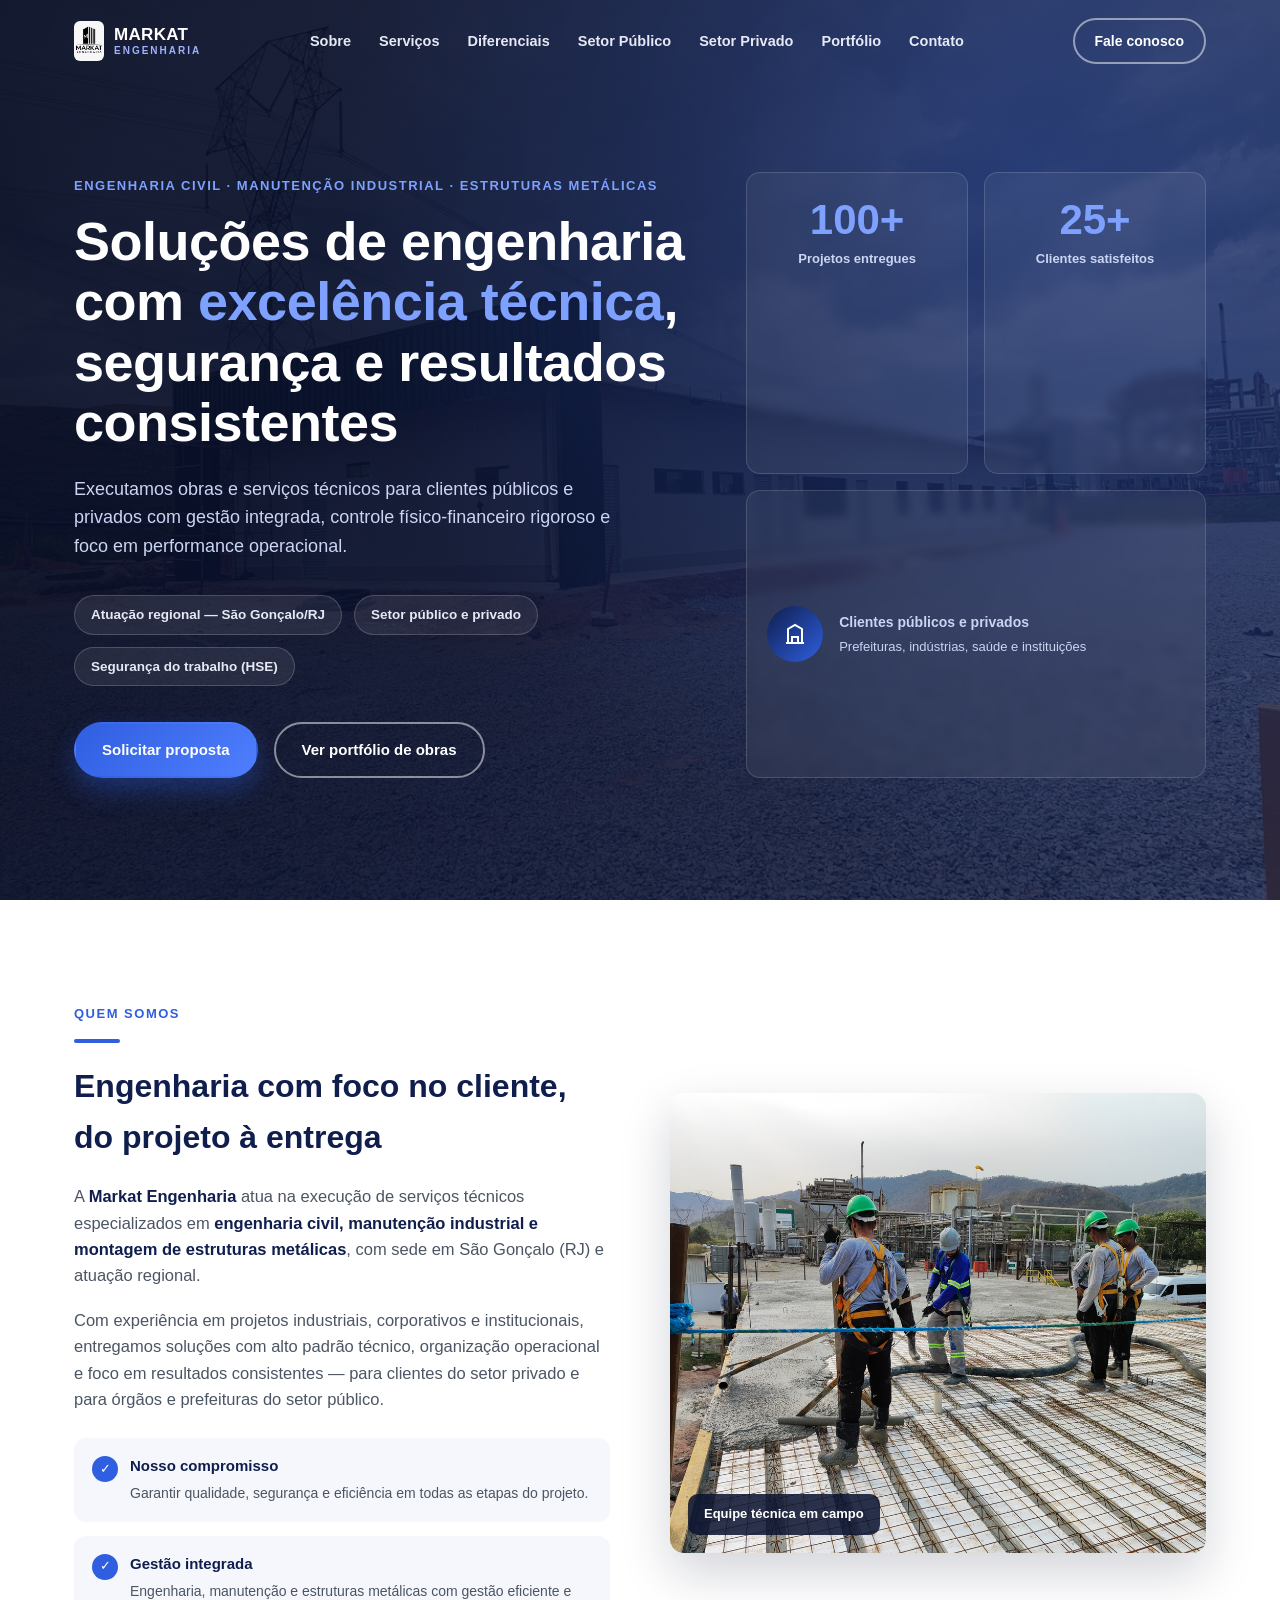
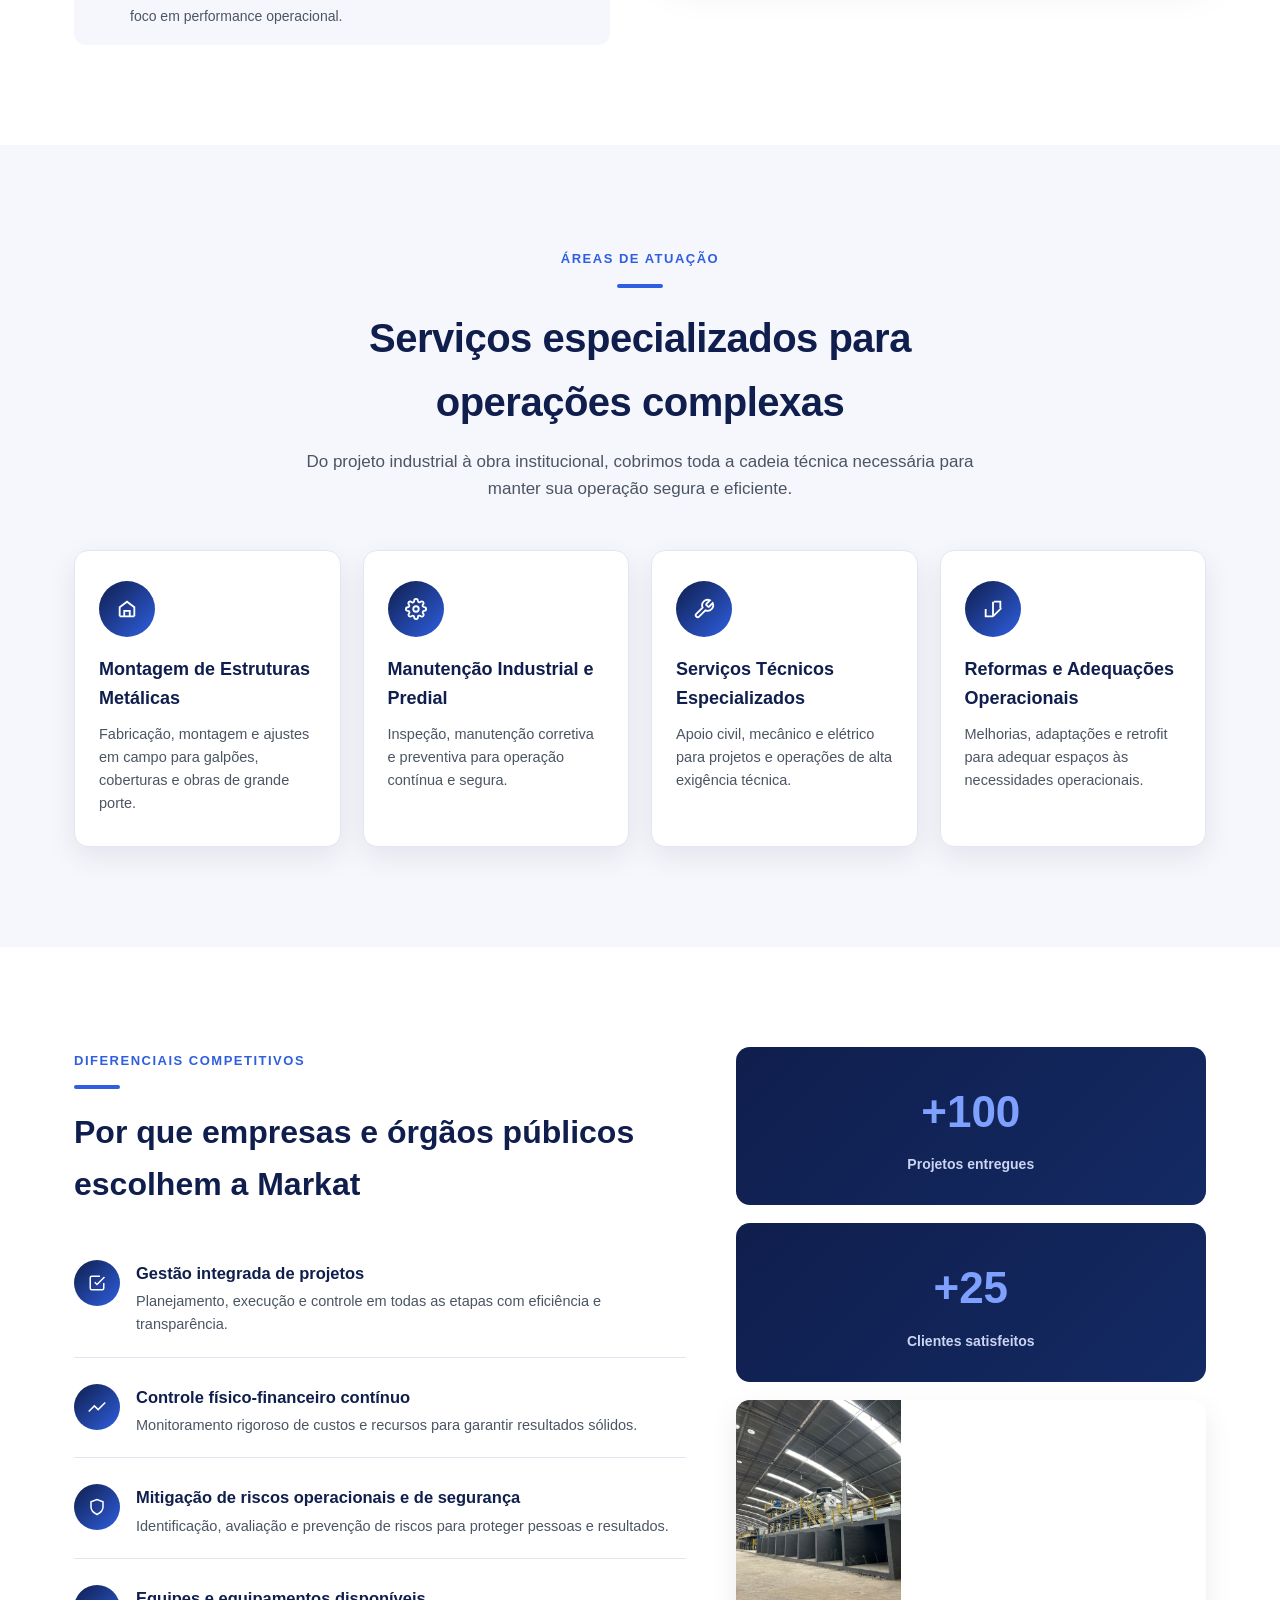
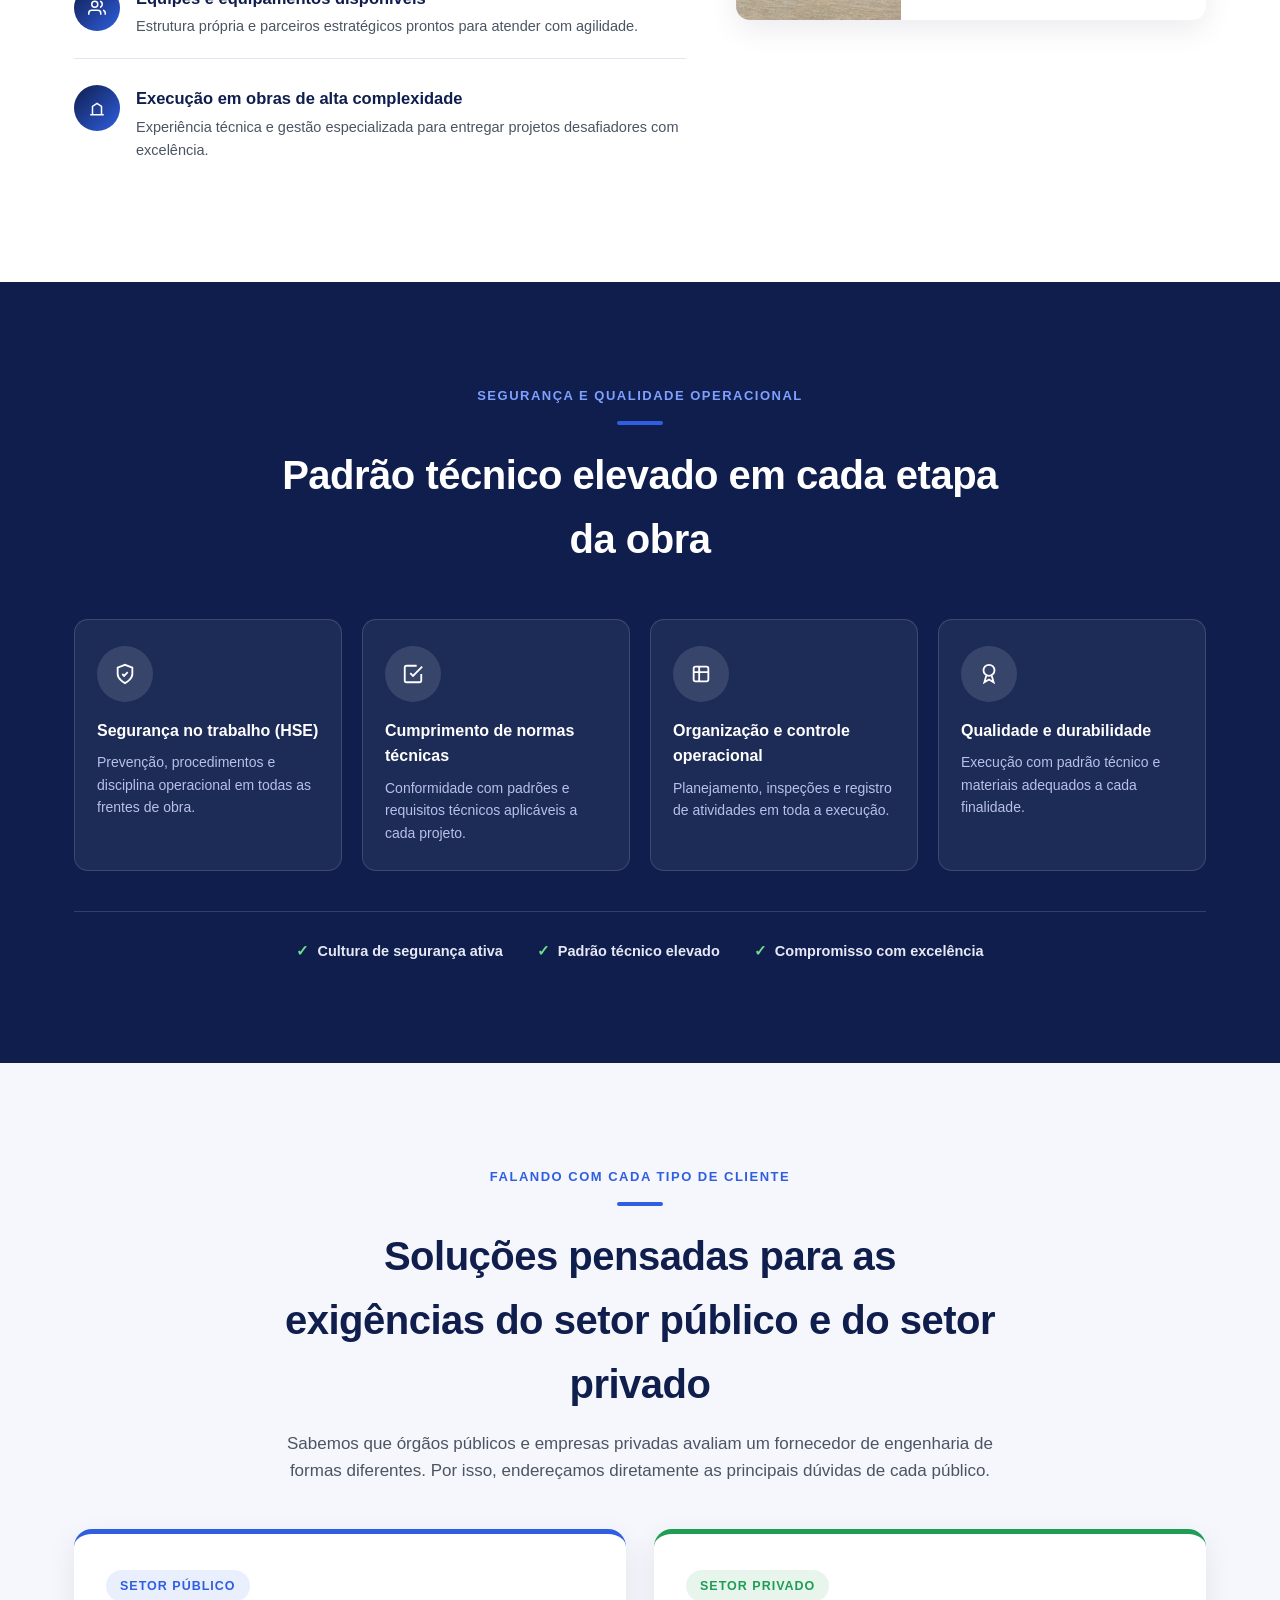
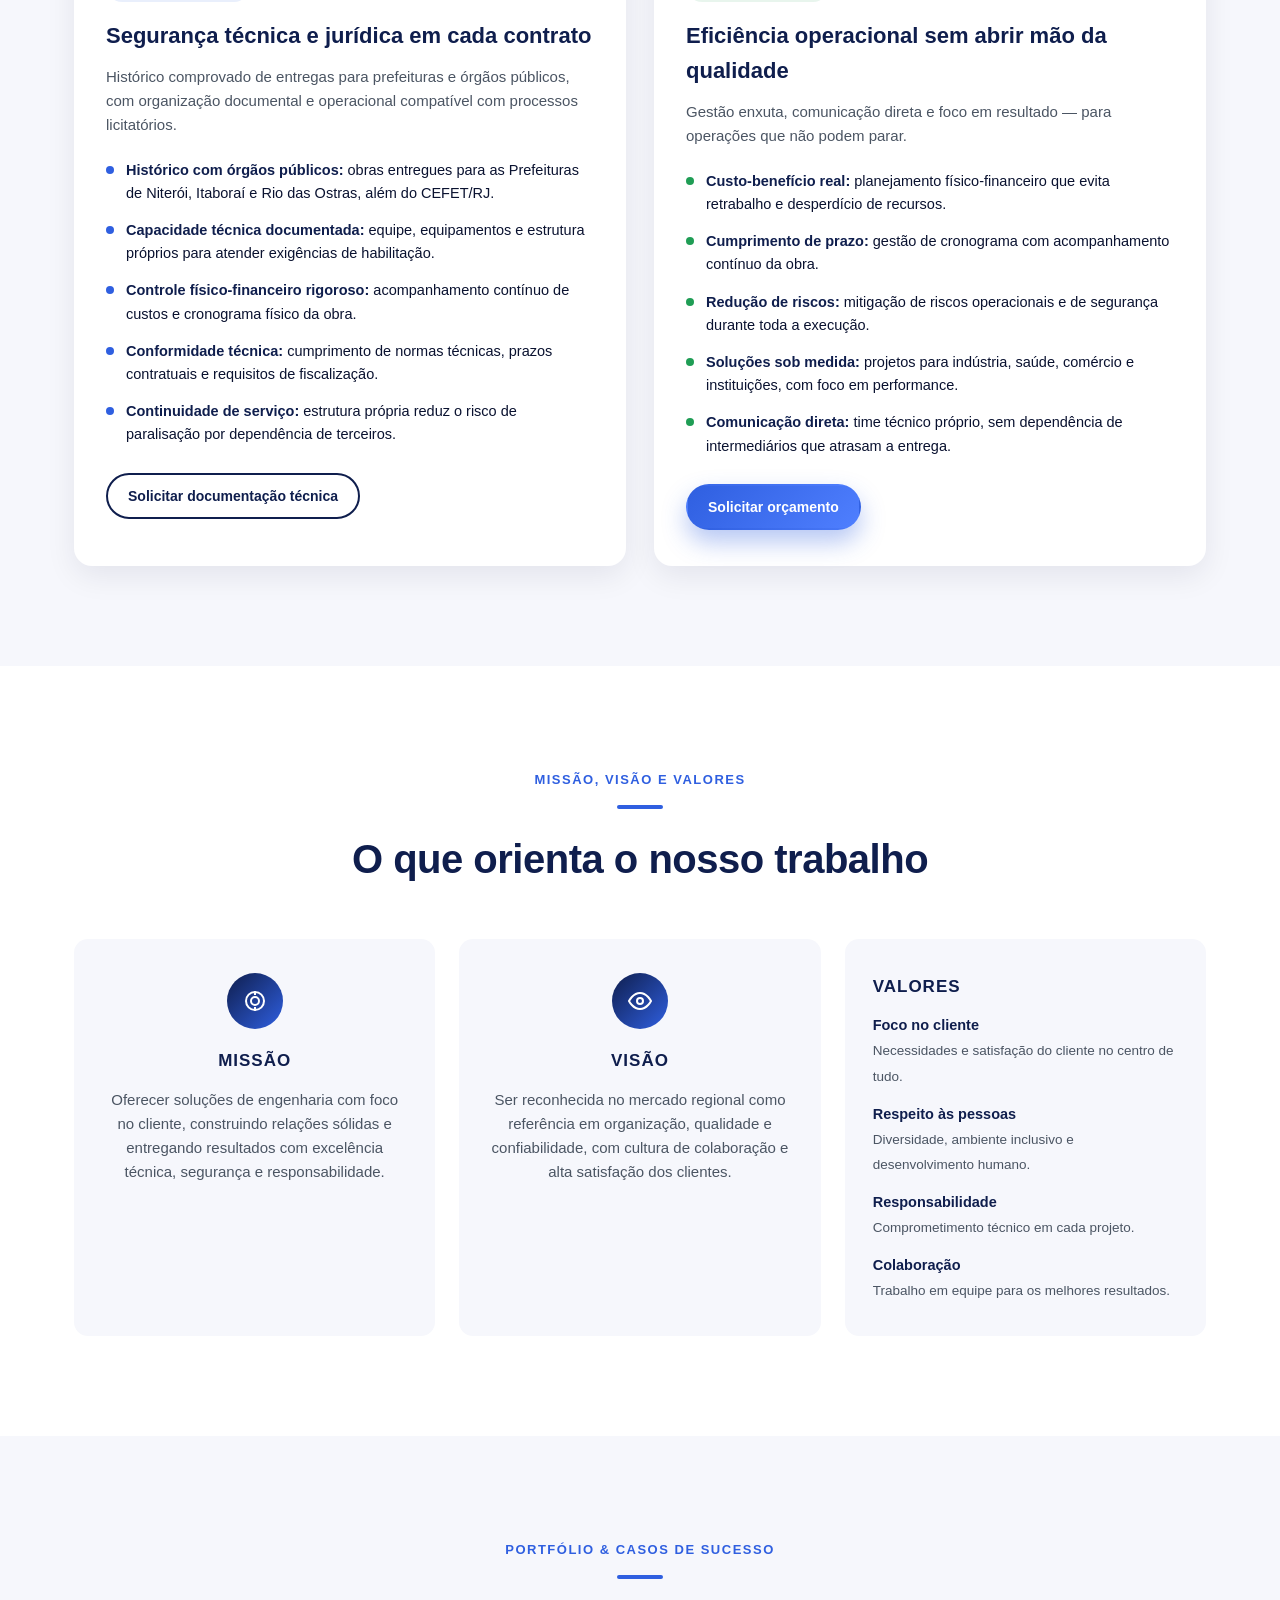
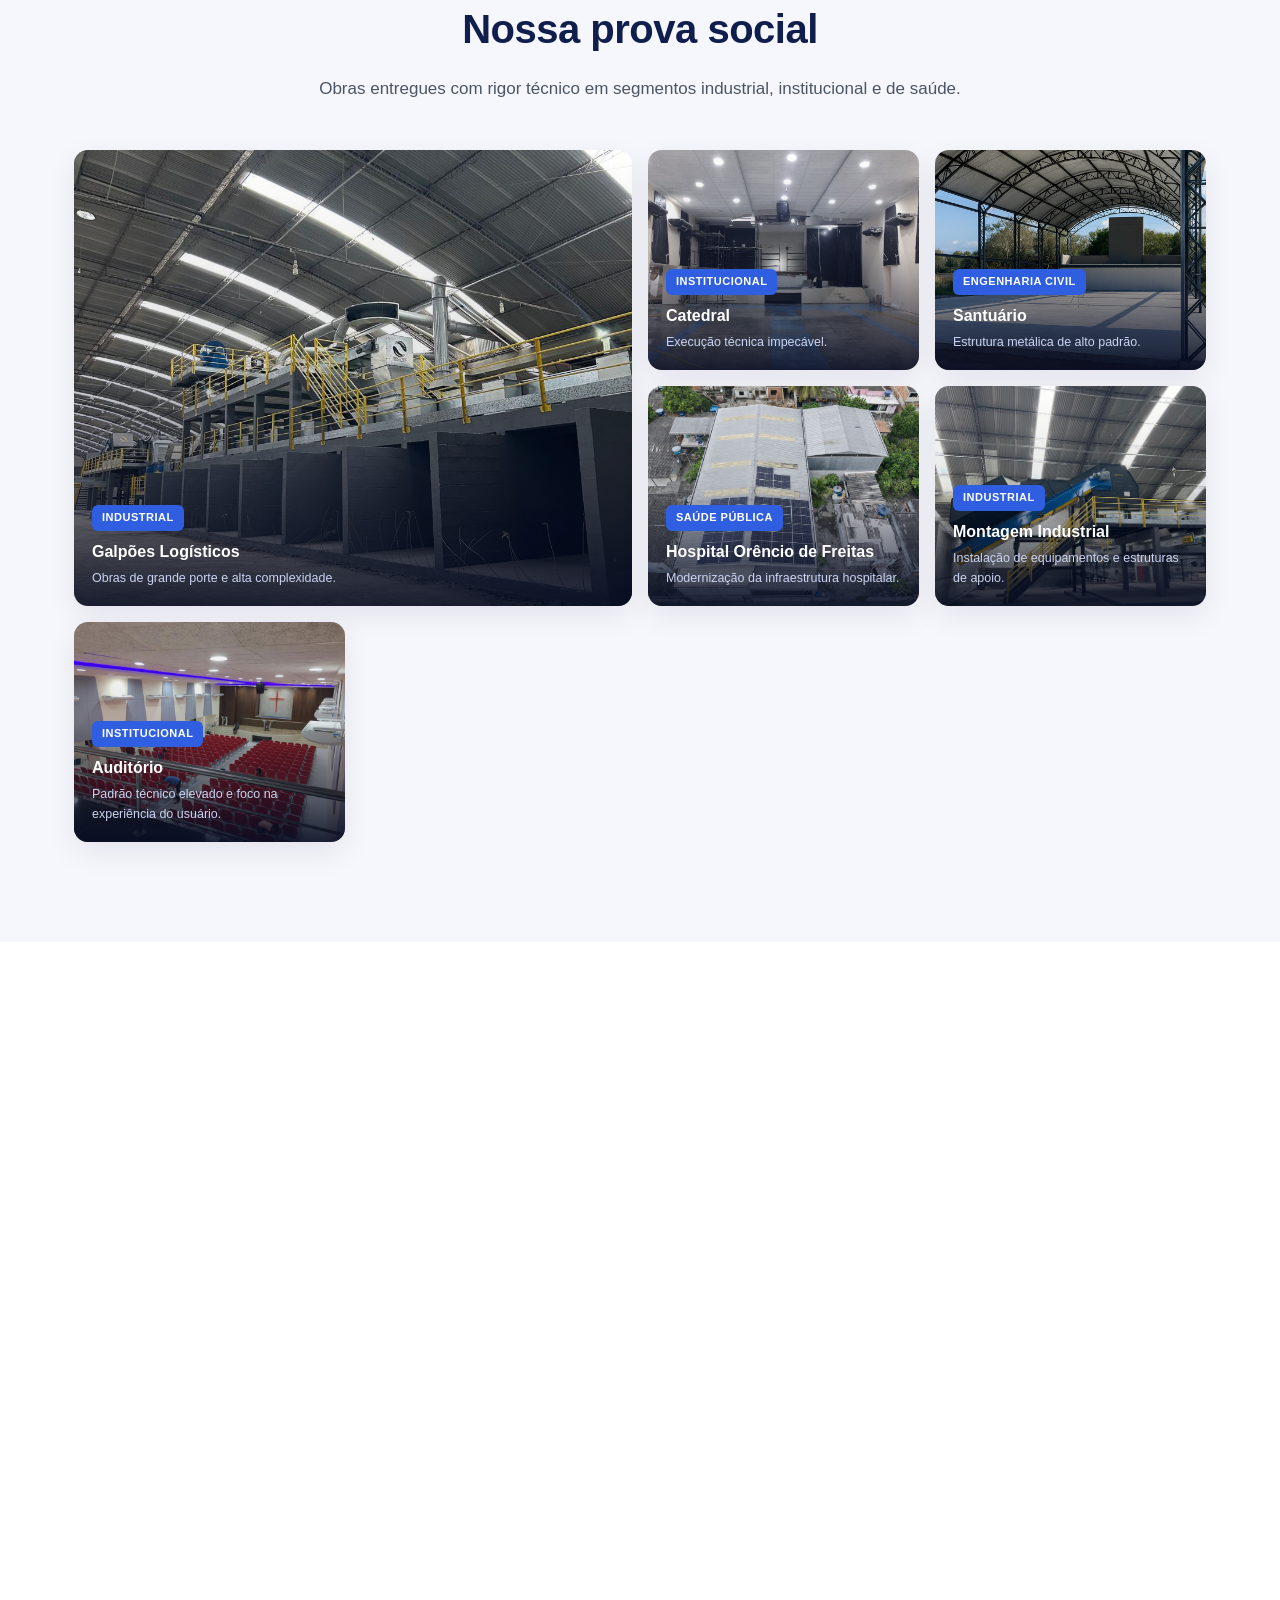
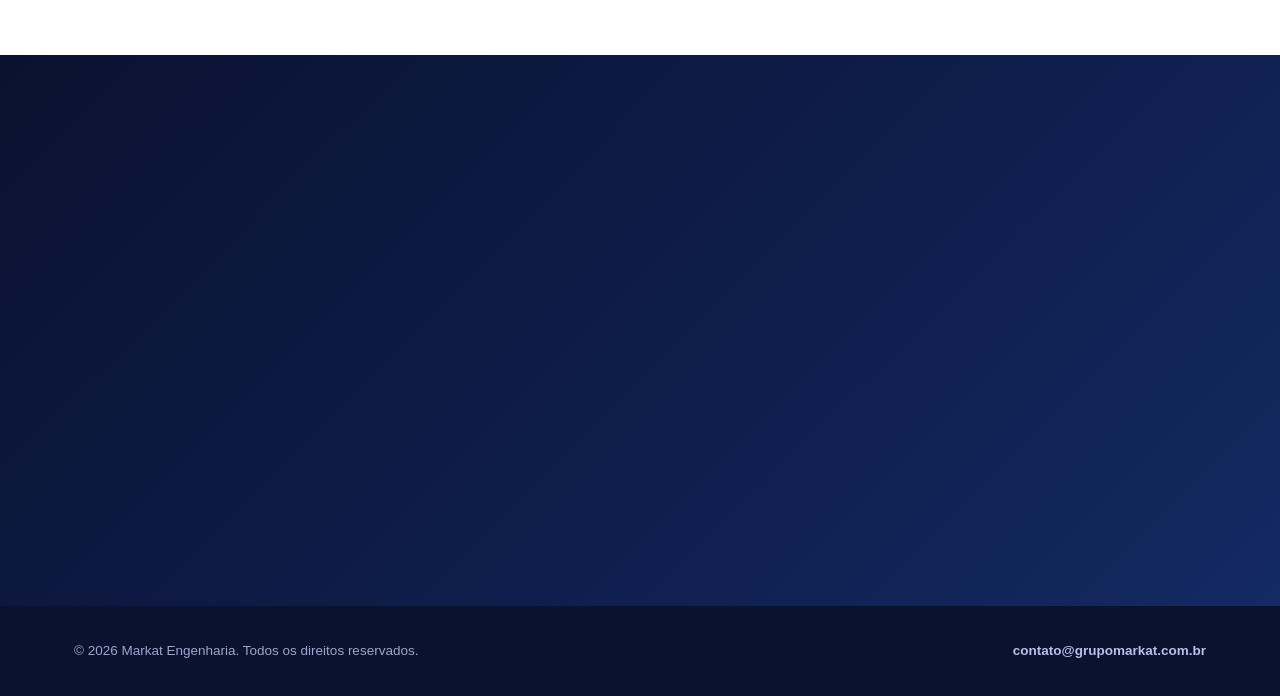
==== index.html @ 8f5d99cd "Site institucional Markat Engenharia" ====
<!DOCTYPE html>
<html lang="pt-BR">
<head>
<meta charset="UTF-8">
<meta name="viewport" content="width=device-width, initial-scale=1.0">
<title>Markat Engenharia | Engenharia Civil, Manutenção Industrial e Estruturas Metálicas</title>
<meta name="description" content="Markat Engenharia: soluções em engenharia civil, manutenção industrial e estruturas metálicas para clientes públicos e privados. +100 projetos entregues, +25 clientes satisfeitos.">
<link rel="icon" href="assets/img/logo-markat.jpeg">
<link rel="stylesheet" href="assets/css/style.css">
</head>
<body>

<!-- ===== HEADER ===== -->
<header class="site-header" id="siteHeader">
  <div class="container">
    <a href="#topo" class="brand">
      <img src="assets/img/logo-markat.jpeg" alt="Markat Engenharia">
      <span class="brand-text">MARKAT<span>ENGENHARIA</span></span>
    </a>
    <nav class="nav-links">
      <a href="#sobre">Sobre</a>
      <a href="#servicos">Serviços</a>
      <a href="#diferenciais">Diferenciais</a>
      <a href="#setor-publico">Setor Público</a>
      <a href="#setor-privado">Setor Privado</a>
      <a href="#cases">Portfólio</a>
      <a href="#contato">Contato</a>
    </nav>
    <div class="nav-cta">
      <a href="#contato" class="btn btn-outline-navy btn-sm" style="color:#fff;border-color:rgba(255,255,255,0.5);">Fale conosco</a>
    </div>
    <button class="nav-toggle" id="navToggle" aria-label="Abrir menu">
      <span></span><span></span><span></span>
    </button>
  </div>
</header>

<!-- ===== HERO ===== -->
<section class="hero" id="topo">
  <div class="container hero-grid">
    <div class="reveal">
      <div class="eyebrow" style="color:#7ea0ff;">Engenharia Civil · Manutenção Industrial · Estruturas Metálicas</div>
      <h1>Soluções de engenharia com <em>excelência técnica</em>, segurança e resultados consistentes</h1>
      <p class="lead">Executamos obras e serviços técnicos para clientes públicos e privados com gestão integrada, controle físico-financeiro rigoroso e foco em performance operacional.</p>
      <div class="hero-badges">
        <span>Atuação regional — São Gonçalo/RJ</span>
        <span>Setor público e privado</span>
        <span>Segurança do trabalho (HSE)</span>
      </div>
      <div class="hero-cta">
        <a href="#contato" class="btn btn-primary">Solicitar proposta</a>
        <a href="#cases" class="btn btn-ghost">Ver portfólio de obras</a>
      </div>
    </div>
    <div class="hero-stats reveal">
      <div class="stat-card">
        <div class="num">100+</div>
        <div class="label">Projetos entregues</div>
      </div>
      <div class="stat-card">
        <div class="num">25+</div>
        <div class="label">Clientes satisfeitos</div>
      </div>
      <div class="stat-card wide">
        <div class="icon-circle">
          <svg width="24" height="24" viewBox="0 0 24 24" fill="none" stroke="currentColor" stroke-width="2"><path d="M3 21h18M5 21V7l7-4 7 4v14M9 21v-6h6v6"/></svg>
        </div>
        <div>
          <div class="label" style="font-size:14px;">Clientes públicos e privados</div>
          <div style="font-size:13px;color:#cbd4f2;margin-top:4px;">Prefeituras, indústrias, saúde e instituições</div>
        </div>
      </div>
    </div>
  </div>
</section>

<!-- ===== SOBRE ===== -->
<section class="about" id="sobre">
  <div class="container about-grid">
    <div class="about-copy reveal">
      <div class="eyebrow">Quem Somos</div>
      <div class="bar-accent"></div>
      <h2 style="font-size:32px;font-weight:800;color:var(--navy);margin:0 0 20px;">Engenharia com foco no cliente, do projeto à entrega</h2>
      <p>A <strong>Markat Engenharia</strong> atua na execução de serviços técnicos especializados em <strong>engenharia civil, manutenção industrial e montagem de estruturas metálicas</strong>, com sede em São Gonçalo (RJ) e atuação regional.</p>
      <p>Com experiência em projetos industriais, corporativos e institucionais, entregamos soluções com alto padrão técnico, organização operacional e foco em resultados consistentes — para clientes do setor privado e para órgãos e prefeituras do setor público.</p>
      <div class="about-points">
        <div class="about-point">
          <div class="check">✓</div>
          <div><strong>Nosso compromisso</strong><span>Garantir qualidade, segurança e eficiência em todas as etapas do projeto.</span></div>
        </div>
        <div class="about-point">
          <div class="check">✓</div>
          <div><strong>Gestão integrada</strong><span>Engenharia, manutenção e estruturas metálicas com gestão eficiente e foco em performance operacional.</span></div>
        </div>
      </div>
    </div>
    <div class="about-media reveal">
      <img src="assets/img/equipe-obra-armacao.jpg" alt="Equipe Markat Engenharia em obra">
      <div class="tag">Equipe técnica em campo</div>
    </div>
  </div>
</section>

<!-- ===== ÁREAS DE ATUAÇÃO ===== -->
<section class="areas" id="servicos">
  <div class="container">
    <div class="section-head center reveal">
      <div class="eyebrow">Áreas de Atuação</div>
      <div class="bar-accent"></div>
      <h2>Serviços especializados para operações complexas</h2>
      <p>Do projeto industrial à obra institucional, cobrimos toda a cadeia técnica necessária para manter sua operação segura e eficiente.</p>
    </div>
    <div class="areas-grid">
      <div class="area-card reveal">
        <div class="icon-circle"><svg width="22" height="22" viewBox="0 0 24 24" fill="none" stroke="currentColor" stroke-width="2"><path d="M4 20V10l8-6 8 6v10M4 20h16M9 20v-6h6v6"/></svg></div>
        <h3>Montagem de Estruturas Metálicas</h3>
        <p>Fabricação, montagem e ajustes em campo para galpões, coberturas e obras de grande porte.</p>
      </div>
      <div class="area-card reveal">
        <div class="icon-circle"><svg width="22" height="22" viewBox="0 0 24 24" fill="none" stroke="currentColor" stroke-width="2"><circle cx="12" cy="12" r="3"/><path d="M19.4 15a1.65 1.65 0 00.33 1.82l.06.06a2 2 0 11-2.83 2.83l-.06-.06a1.65 1.65 0 00-1.82-.33 1.65 1.65 0 00-1 1.51V21a2 2 0 01-4 0v-.09a1.65 1.65 0 00-1-1.51 1.65 1.65 0 00-1.82.33l-.06.06a2 2 0 11-2.83-2.83l.06-.06a1.65 1.65 0 00.33-1.82 1.65 1.65 0 00-1.51-1H3a2 2 0 010-4h.09a1.65 1.65 0 001.51-1 1.65 1.65 0 00-.33-1.82l-.06-.06a2 2 0 112.83-2.83l.06.06a1.65 1.65 0 001.82.33H9a1.65 1.65 0 001-1.51V3a2 2 0 014 0v.09a1.65 1.65 0 001 1.51 1.65 1.65 0 001.82-.33l.06-.06a2 2 0 112.83 2.83l-.06.06a1.65 1.65 0 00-.33 1.82V9a1.65 1.65 0 001.51 1H21a2 2 0 010 4h-.09a1.65 1.65 0 00-1.51 1z"/></svg></div>
        <h3>Manutenção Industrial e Predial</h3>
        <p>Inspeção, manutenção corretiva e preventiva para operação contínua e segura.</p>
      </div>
      <div class="area-card reveal">
        <div class="icon-circle"><svg width="22" height="22" viewBox="0 0 24 24" fill="none" stroke="currentColor" stroke-width="2"><path d="M14.7 6.3a1 1 0 000 1.4l1.6 1.6a1 1 0 001.4 0l3.77-3.77a6 6 0 01-7.94 7.94l-6.91 6.91a2.12 2.12 0 01-3-3l6.91-6.91a6 6 0 017.94-7.94l-3.76 3.76z"/></svg></div>
        <h3>Serviços Técnicos Especializados</h3>
        <p>Apoio civil, mecânico e elétrico para projetos e operações de alta exigência técnica.</p>
      </div>
      <div class="area-card reveal">
        <div class="icon-circle"><svg width="22" height="22" viewBox="0 0 24 24" fill="none" stroke="currentColor" stroke-width="2"><path d="M12 20l9-9M12 20H4v-8M12 20V4M20 11V4h-7"/></svg></div>
        <h3>Reformas e Adequações Operacionais</h3>
        <p>Melhorias, adaptações e retrofit para adequar espaços às necessidades operacionais.</p>
      </div>
    </div>
  </div>
</section>

<!-- ===== DIFERENCIAIS ===== -->
<section class="diferenciais" id="diferenciais">
  <div class="container dif-grid">
    <div class="reveal">
      <div class="eyebrow">Diferenciais Competitivos</div>
      <div class="bar-accent"></div>
      <h2 style="font-size:32px;font-weight:800;color:var(--navy);margin:0 0 30px;">Por que empresas e órgãos públicos escolhem a Markat</h2>
      <div class="dif-list">
        <div class="dif-item">
          <div class="icon-circle"><svg width="18" height="18" viewBox="0 0 24 24" fill="none" stroke="currentColor" stroke-width="2"><path d="M9 11l3 3L22 4M21 12v7a2 2 0 01-2 2H5a2 2 0 01-2-2V5a2 2 0 012-2h11"/></svg></div>
          <div><h4>Gestão integrada de projetos</h4><p>Planejamento, execução e controle em todas as etapas com eficiência e transparência.</p></div>
        </div>
        <div class="dif-item">
          <div class="icon-circle"><svg width="18" height="18" viewBox="0 0 24 24" fill="none" stroke="currentColor" stroke-width="2"><path d="M23 6l-9.5 9.5-5-5L1 18"/></svg></div>
          <div><h4>Controle físico-financeiro contínuo</h4><p>Monitoramento rigoroso de custos e recursos para garantir resultados sólidos.</p></div>
        </div>
        <div class="dif-item">
          <div class="icon-circle"><svg width="18" height="18" viewBox="0 0 24 24" fill="none" stroke="currentColor" stroke-width="2"><path d="M12 22s8-4 8-10V5l-8-3-8 3v7c0 6 8 10 8 10z"/></svg></div>
          <div><h4>Mitigação de riscos operacionais e de segurança</h4><p>Identificação, avaliação e prevenção de riscos para proteger pessoas e resultados.</p></div>
        </div>
        <div class="dif-item">
          <div class="icon-circle"><svg width="18" height="18" viewBox="0 0 24 24" fill="none" stroke="currentColor" stroke-width="2"><path d="M17 21v-2a4 4 0 00-4-4H5a4 4 0 00-4 4v2M9 11a4 4 0 100-8 4 4 0 000 8zM23 21v-2a4 4 0 00-3-3.87M16 3.13a4 4 0 010 7.75"/></svg></div>
          <div><h4>Equipes e equipamentos disponíveis</h4><p>Estrutura própria e parceiros estratégicos prontos para atender com agilidade.</p></div>
        </div>
        <div class="dif-item">
          <div class="icon-circle"><svg width="18" height="18" viewBox="0 0 24 24" fill="none" stroke="currentColor" stroke-width="2"><path d="M3 21h18M6 21V10l6-4 6 4v11M6 21h12"/></svg></div>
          <div><h4>Execução em obras de alta complexidade</h4><p>Experiência técnica e gestão especializada para entregar projetos desafiadores com excelência.</p></div>
        </div>
      </div>
    </div>
    <div class="dif-side reveal">
      <div class="dif-stat">
        <div class="num">+100</div>
        <div class="label">Projetos entregues</div>
      </div>
      <div class="dif-stat">
        <div class="num">+25</div>
        <div class="label">Clientes satisfeitos</div>
      </div>
      <div class="dif-photo">
        <img src="assets/img/galpao-logistico-interior.jpg" alt="Galpão logístico executado pela Markat Engenharia">
      </div>
    </div>
  </div>
</section>

<!-- ===== SEGURANÇA E QUALIDADE ===== -->
<section class="seguranca">
  <div class="container">
    <div class="section-head center reveal">
      <div class="eyebrow" style="color:#7ea0ff;">Segurança e Qualidade Operacional</div>
      <div class="bar-accent"></div>
      <h2>Padrão técnico elevado em cada etapa da obra</h2>
    </div>
    <div class="seg-grid">
      <div class="seg-card reveal">
        <div class="icon-circle"><svg width="22" height="22" viewBox="0 0 24 24" fill="none" stroke="currentColor" stroke-width="2"><path d="M12 22s8-4 8-10V5l-8-3-8 3v7c0 6 8 10 8 10z"/><path d="M9 12l2 2 4-4"/></svg></div>
        <h4>Segurança no trabalho (HSE)</h4>
        <p>Prevenção, procedimentos e disciplina operacional em todas as frentes de obra.</p>
      </div>
      <div class="seg-card reveal">
        <div class="icon-circle"><svg width="22" height="22" viewBox="0 0 24 24" fill="none" stroke="currentColor" stroke-width="2"><path d="M9 11l3 3L22 4M21 12v7a2 2 0 01-2 2H5a2 2 0 01-2-2V5a2 2 0 012-2h11"/></svg></div>
        <h4>Cumprimento de normas técnicas</h4>
        <p>Conformidade com padrões e requisitos técnicos aplicáveis a cada projeto.</p>
      </div>
      <div class="seg-card reveal">
        <div class="icon-circle"><svg width="22" height="22" viewBox="0 0 24 24" fill="none" stroke="currentColor" stroke-width="2"><rect x="4" y="4" width="16" height="16" rx="2"/><path d="M4 10h16M10 4v16"/></svg></div>
        <h4>Organização e controle operacional</h4>
        <p>Planejamento, inspeções e registro de atividades em toda a execução.</p>
      </div>
      <div class="seg-card reveal">
        <div class="icon-circle"><svg width="22" height="22" viewBox="0 0 24 24" fill="none" stroke="currentColor" stroke-width="2"><circle cx="12" cy="8" r="6"/><path d="M9 14l-2 7 5-3 5 3-2-7"/></svg></div>
        <h4>Qualidade e durabilidade</h4>
        <p>Execução com padrão técnico e materiais adequados a cada finalidade.</p>
      </div>
    </div>
    <div class="seg-checks reveal">
      <span>Cultura de segurança ativa</span>
      <span>Padrão técnico elevado</span>
      <span>Compromisso com excelência</span>
    </div>
  </div>
</section>

<!-- ===== SETOR PÚBLICO x PRIVADO ===== -->
<section class="objections">
  <div class="container">
    <div class="section-head center obj-tabs-head reveal">
      <div class="eyebrow">Falando com cada tipo de cliente</div>
      <div class="bar-accent"></div>
      <h2>Soluções pensadas para as exigências do setor público e do setor privado</h2>
      <p>Sabemos que órgãos públicos e empresas privadas avaliam um fornecedor de engenharia de formas diferentes. Por isso, endereçamos diretamente as principais dúvidas de cada público.</p>
    </div>
    <div class="obj-grid">
      <div class="obj-card reveal" id="setor-publico">
        <div class="obj-tag">Setor Público</div>
        <h3>Segurança técnica e jurídica em cada contrato</h3>
        <p>Histórico comprovado de entregas para prefeituras e órgãos públicos, com organização documental e operacional compatível com processos licitatórios.</p>
        <ul class="obj-list">
          <li><span class="dot"></span><span><strong>Histórico com órgãos públicos:</strong> obras entregues para as Prefeituras de Niterói, Itaboraí e Rio das Ostras, além do CEFET/RJ.</span></li>
          <li><span class="dot"></span><span><strong>Capacidade técnica documentada:</strong> equipe, equipamentos e estrutura próprios para atender exigências de habilitação.</span></li>
          <li><span class="dot"></span><span><strong>Controle físico-financeiro rigoroso:</strong> acompanhamento contínuo de custos e cronograma físico da obra.</span></li>
          <li><span class="dot"></span><span><strong>Conformidade técnica:</strong> cumprimento de normas técnicas, prazos contratuais e requisitos de fiscalização.</span></li>
          <li><span class="dot"></span><span><strong>Continuidade de serviço:</strong> estrutura própria reduz o risco de paralisação por dependência de terceiros.</span></li>
        </ul>
        <a href="#contato" class="btn btn-outline-navy btn-sm">Solicitar documentação técnica</a>
      </div>
      <div class="obj-card private reveal" id="setor-privado">
        <div class="obj-tag">Setor Privado</div>
        <h3>Eficiência operacional sem abrir mão da qualidade</h3>
        <p>Gestão enxuta, comunicação direta e foco em resultado — para operações que não podem parar.</p>
        <ul class="obj-list">
          <li><span class="dot"></span><span><strong>Custo-benefício real:</strong> planejamento físico-financeiro que evita retrabalho e desperdício de recursos.</span></li>
          <li><span class="dot"></span><span><strong>Cumprimento de prazo:</strong> gestão de cronograma com acompanhamento contínuo da obra.</span></li>
          <li><span class="dot"></span><span><strong>Redução de riscos:</strong> mitigação de riscos operacionais e de segurança durante toda a execução.</span></li>
          <li><span class="dot"></span><span><strong>Soluções sob medida:</strong> projetos para indústria, saúde, comércio e instituições, com foco em performance.</span></li>
          <li><span class="dot"></span><span><strong>Comunicação direta:</strong> time técnico próprio, sem dependência de intermediários que atrasam a entrega.</span></li>
        </ul>
        <a href="#contato" class="btn btn-primary btn-sm">Solicitar orçamento</a>
      </div>
    </div>
  </div>
</section>

<!-- ===== MISSÃO VISÃO VALORES ===== -->
<section class="mvv">
  <div class="container">
    <div class="section-head center reveal">
      <div class="eyebrow">Missão, Visão e Valores</div>
      <div class="bar-accent"></div>
      <h2>O que orienta o nosso trabalho</h2>
    </div>
    <div class="mvv-grid">
      <div class="mvv-card reveal">
        <div class="icon-circle"><svg width="24" height="24" viewBox="0 0 24 24" fill="none" stroke="currentColor" stroke-width="2"><circle cx="12" cy="12" r="9"/><circle cx="12" cy="12" r="4"/><path d="M12 2v4M12 18v4"/></svg></div>
        <h3>Missão</h3>
        <p>Oferecer soluções de engenharia com foco no cliente, construindo relações sólidas e entregando resultados com excelência técnica, segurança e responsabilidade.</p>
      </div>
      <div class="mvv-card reveal">
        <div class="icon-circle"><svg width="24" height="24" viewBox="0 0 24 24" fill="none" stroke="currentColor" stroke-width="2"><path d="M1 12s4-8 11-8 11 8 11 8-4 8-11 8-11-8-11-8z"/><circle cx="12" cy="12" r="3"/></svg></div>
        <h3>Visão</h3>
        <p>Ser reconhecida no mercado regional como referência em organização, qualidade e confiabilidade, com cultura de colaboração e alta satisfação dos clientes.</p>
      </div>
      <div class="mvv-card values reveal">
        <h3 style="text-align:left;">Valores</h3>
        <ul>
          <li><strong>Foco no cliente</strong><span>Necessidades e satisfação do cliente no centro de tudo.</span></li>
          <li><strong>Respeito às pessoas</strong><span>Diversidade, ambiente inclusivo e desenvolvimento humano.</span></li>
          <li><strong>Responsabilidade</strong><span>Comprometimento técnico em cada projeto.</span></li>
          <li><strong>Colaboração</strong><span>Trabalho em equipe para os melhores resultados.</span></li>
        </ul>
      </div>
    </div>
  </div>
</section>

<!-- ===== CASES / PORTFÓLIO ===== -->
<section class="cases" id="cases">
  <div class="container">
    <div class="section-head center reveal">
      <div class="eyebrow">Portfólio &amp; Casos de Sucesso</div>
      <div class="bar-accent"></div>
      <h2>Nossa prova social</h2>
      <p>Obras entregues com rigor técnico em segmentos industrial, institucional e de saúde.</p>
    </div>
    <div class="cases-grid">
      <div class="case-item big reveal">
        <img src="assets/img/galpao-logistico-interior.jpg" alt="Galpão logístico">
        <div class="case-overlay">
          <span class="badge">Industrial</span>
          <h4>Galpões Logísticos</h4>
          <p>Obras de grande porte e alta complexidade.</p>
        </div>
      </div>
      <div class="case-item reveal">
        <img src="assets/img/catedral-interior.png" alt="Catedral">
        <div class="case-overlay">
          <span class="badge">Institucional</span>
          <h4>Catedral</h4>
          <p>Execução técnica impecável.</p>
        </div>
      </div>
      <div class="case-item reveal">
        <img src="assets/img/santuario-estrutura-metalica.png" alt="Santuário — estrutura metálica">
        <div class="case-overlay">
          <span class="badge">Engenharia Civil</span>
          <h4>Santuário</h4>
          <p>Estrutura metálica de alto padrão.</p>
        </div>
      </div>
      <div class="case-item reveal">
        <img src="assets/img/hospital-aereo-solar.png" alt="Hospital Orêncio de Freitas">
        <div class="case-overlay">
          <span class="badge">Saúde Pública</span>
          <h4>Hospital Orêncio de Freitas</h4>
          <p>Modernização da infraestrutura hospitalar.</p>
        </div>
      </div>
      <div class="case-item reveal">
        <img src="assets/img/galpao-esteira-industrial.jpg" alt="Equipamento industrial montado">
        <div class="case-overlay">
          <span class="badge">Industrial</span>
          <h4>Montagem Industrial</h4>
          <p>Instalação de equipamentos e estruturas de apoio.</p>
        </div>
      </div>
      <div class="case-item reveal">
        <img src="assets/img/santuario-auditorio.jpg" alt="Auditório executado pela Markat">
        <div class="case-overlay">
          <span class="badge">Institucional</span>
          <h4>Auditório</h4>
          <p>Padrão técnico elevado e foco na experiência do usuário.</p>
        </div>
      </div>
    </div>
  </div>
</section>

<!-- ===== CLIENTES ===== -->
<section class="clientes">
  <div class="container">
    <div class="section-head center reveal">
      <div class="eyebrow">Experiência Comprovada</div>
      <div class="bar-accent"></div>
      <h2>Clientes que confiam na Markat — do setor público ao privado</h2>
    </div>
    <div class="clientes-grid reveal">
      <div class="logo-box"><img src="assets/img/clientes/niteroi.jpg" alt="Prefeitura de Niterói"></div>
      <div class="logo-box"><img src="assets/img/clientes/itaborai.jpg" alt="Prefeitura de Itaboraí"></div>
      <div class="logo-box"><img src="assets/img/clientes/riodasostras.jpg" alt="Prefeitura de Rio das Ostras"></div>
      <div class="logo-box"><img src="assets/img/clientes/cefet.jpg" alt="CEFET/RJ"></div>
      <div class="logo-box"><img src="assets/img/clientes/gasverde.jpg" alt="Gás Verde — Grupo Urca Energia"></div>
      <div class="logo-box"><img src="assets/img/clientes/fesaude.jpg" alt="FeSaúde Niterói"></div>
      <div class="logo-box"><img src="assets/img/clientes/globo.jpg" alt="Cliente parceiro Markat Engenharia"></div>
      <div class="logo-box"><img src="assets/img/clientes/selo.jpg" alt="Cliente institucional Markat Engenharia"></div>
    </div>
    <p class="clientes-quote reveal">"A reputação é construída em entregas, não em promessas."</p>
  </div>
</section>

<!-- ===== CONTATO ===== -->
<section class="contato" id="contato">
  <div class="container contato-grid">
    <div class="contato-copy reveal">
      <div class="section-head">
        <div class="eyebrow" style="color:#7ea0ff;">Fale Conosco</div>
        <div class="bar-accent"></div>
        <h2>Vamos falar sobre o seu projeto</h2>
        <p>Atendemos clientes públicos e privados com propostas técnicas objetivas. Envie sua demanda e retornamos com uma análise inicial.</p>
      </div>
      <div class="contato-cta">
        <a href="mailto:contato@grupomarkat.com.br" class="btn btn-primary">Enviar e-mail</a>
        <a href="https://www.instagram.com/markatengenharia" target="_blank" rel="noopener" class="btn btn-ghost">@markatengenharia</a>
      </div>
    </div>
    <div class="contato-cards reveal">
      <div class="contato-card">
        <div class="icon-circle"><svg width="20" height="20" viewBox="0 0 24 24" fill="none" stroke="currentColor" stroke-width="2"><path d="M4 4h16v16H4z" opacity="0"/><path d="M22 6l-10 7L2 6"/><path d="M2 6h20v12H2z"/></svg></div>
        <div><strong>E-mail</strong><span>contato@grupomarkat.com.br</span></div>
      </div>
      <div class="contato-card">
        <div class="icon-circle"><svg width="20" height="20" viewBox="0 0 24 24" fill="none" stroke="currentColor" stroke-width="2"><path d="M21 10c0 7-9 12-9 12s-9-5-9-12a9 9 0 0118 0z"/><circle cx="12" cy="10" r="3"/></svg></div>
        <div><strong>Localização</strong><span>São Gonçalo — RJ · Atuação regional</span></div>
      </div>
      <div class="contato-card">
        <div class="icon-circle"><svg width="20" height="20" viewBox="0 0 24 24" fill="none" stroke="currentColor" stroke-width="2"><rect x="2" y="2" width="20" height="20" rx="5"/><circle cx="12" cy="12" r="4"/><circle cx="17.5" cy="6.5" r="1"/></svg></div>
        <div><strong>Instagram</strong><span>@markatengenharia</span></div>
      </div>
    </div>
  </div>
</section>

<!-- ===== FOOTER ===== -->
<footer class="site-footer">
  <div class="container footer-grid">
    <span>© <span id="currentYear"></span> Markat Engenharia. Todos os direitos reservados.</span>
    <a href="mailto:contato@grupomarkat.com.br">contato@grupomarkat.com.br</a>
  </div>
</footer>

<button class="back-to-top" id="backToTop" aria-label="Voltar ao topo">↑</button>

<script src="assets/js/script.js"></script>
</body>
</html>
---- assets/css/style.css ----
/* ===== Markat Engenharia — Site Institucional ===== */

:root {
  --navy-dark: #0a1230;
  --navy: #0f1e4d;
  --navy-mid: #142a63;
  --blue-accent: #2f5fe0;
  --blue-light: #4f7fff;
  --bg-light: #f6f7fc;
  --bg-white: #ffffff;
  --gray-text: #4b5563;
  --gray-border: #e2e6f0;
  --green-ok: #1f9d55;
  --radius: 14px;
  --shadow: 0 10px 30px rgba(10, 18, 48, 0.08);
  --shadow-lg: 0 20px 50px rgba(10, 18, 48, 0.18);
  --max-width: 1180px;
  color-scheme: light;
}

html, body { background: var(--bg-white); }

* { box-sizing: border-box; }
html { scroll-behavior: smooth; }

body {
  margin: 0;
  font-family: 'Inter', -apple-system, BlinkMacSystemFont, 'Segoe UI', Roboto, Arial, sans-serif;
  color: var(--navy-dark);
  background: var(--bg-white);
  line-height: 1.6;
  -webkit-font-smoothing: antialiased;
  overflow-x: hidden;
  -webkit-text-size-adjust: 100%;
}

img { max-width: 100%; display: block; }
a { text-decoration: none; color: inherit; }
ul { list-style: none; margin: 0; padding: 0; }
section { position: relative; }

.container {
  max-width: var(--max-width);
  margin: 0 auto;
  padding: 0 24px;
}

.eyebrow {
  display: inline-block;
  font-size: 13px;
  font-weight: 700;
  letter-spacing: 1.5px;
  text-transform: uppercase;
  color: var(--blue-accent);
  margin-bottom: 14px;
}

.section-head {
  max-width: 720px;
  margin: 0 0 48px;
}
.section-head.center { margin-left: auto; margin-right: auto; text-align: center; }

.section-head h2 {
  font-size: clamp(28px, 3.6vw, 40px);
  margin: 0 0 14px;
  font-weight: 800;
  color: var(--navy);
  letter-spacing: -0.5px;
}

.section-head p {
  color: var(--gray-text);
  font-size: 17px;
  margin: 0;
}

.bar-accent {
  width: 46px;
  height: 4px;
  background: var(--blue-accent);
  border-radius: 4px;
  margin-bottom: 18px;
}
.section-head.center .bar-accent { margin-left: auto; margin-right: auto; }

/* ===== Buttons ===== */
.btn {
  display: inline-flex;
  align-items: center;
  gap: 8px;
  padding: 14px 26px;
  border-radius: 999px;
  font-weight: 700;
  font-size: 15px;
  border: 2px solid transparent;
  cursor: pointer;
  transition: transform .15s ease, box-shadow .15s ease, background .15s ease;
  white-space: nowrap;
}
.btn:hover { transform: translateY(-2px); }

.btn-primary {
  background: linear-gradient(135deg, var(--blue-accent), var(--blue-light));
  color: #fff;
  box-shadow: 0 12px 24px rgba(47, 95, 224, 0.35);
}
.btn-primary:hover { box-shadow: 0 16px 30px rgba(47, 95, 224, 0.45); }

.btn-ghost {
  background: transparent;
  border-color: rgba(255,255,255,0.5);
  color: #fff;
}
.btn-ghost:hover { background: rgba(255,255,255,0.12); }

.btn-outline-navy {
  background: transparent;
  border-color: var(--navy);
  color: var(--navy);
}
.btn-outline-navy:hover { background: var(--navy); color: #fff; }

.btn-sm { padding: 10px 20px; font-size: 14px; }

/* ===== Header / Nav ===== */
.site-header {
  position: fixed;
  top: 0; left: 0; right: 0;
  z-index: 1000;
  background: rgba(10, 18, 48, 0.0);
  transition: background .25s ease, box-shadow .25s ease, padding .25s ease;
  padding: 18px 0;
}
.site-header.scrolled {
  background: rgba(10, 18, 48, 0.94);
  box-shadow: 0 6px 24px rgba(0,0,0,0.15);
  padding: 10px 0;
  -webkit-backdrop-filter: blur(6px);
  backdrop-filter: blur(6px);
}
.site-header .container {
  display: flex;
  align-items: center;
  justify-content: space-between;
  gap: 20px;
}
.brand { display: flex; align-items: center; gap: 10px; }
.brand img { height: 40px; width: auto; border-radius: 6px; }
.brand-text {
  color: #fff;
  font-weight: 800;
  font-size: 17px;
  letter-spacing: 0.3px;
  line-height: 1.1;
}
.brand-text span { display: block; font-size: 10px; font-weight: 600; letter-spacing: 2px; color: #9fb2ff; }

.nav-links {
  display: flex;
  align-items: center;
  gap: 28px;
}
.nav-links a {
  color: #e6e9f5;
  font-size: 14.5px;
  font-weight: 600;
  transition: color .15s ease;
  position: relative;
}
.nav-links a:hover { color: #fff; }

.nav-cta { display: flex; align-items: center; gap: 14px; }

.nav-toggle {
  display: none;
  flex-direction: column;
  gap: 5px;
  background: none;
  border: none;
  cursor: pointer;
  padding: 6px;
}
.nav-toggle span { width: 24px; height: 2px; background: #fff; border-radius: 2px; }

/* ===== Hero ===== */
.hero {
  position: relative;
  min-height: 100vh;
  display: flex;
  align-items: center;
  padding: 140px 0 90px;
  background: linear-gradient(115deg, rgba(6,12,34,0.94) 0%, rgba(10,18,48,0.9) 45%, rgba(15,30,77,0.75) 100%), url('../img/galpao-industrial-externo.jpg') center/cover no-repeat;
  color: #fff;
  overflow: hidden;
}
.hero::after {
  content: "";
  position: absolute;
  inset: 0;
  background: radial-gradient(circle at 80% 20%, rgba(79,127,255,0.25), transparent 55%);
  pointer-events: none;
}
.hero-grid {
  display: grid;
  grid-template-columns: 1.15fr 0.85fr;
  gap: 50px;
  align-items: center;
  position: relative;
  z-index: 2;
}
.hero h1 {
  font-size: clamp(32px, 4.6vw, 54px);
  line-height: 1.12;
  font-weight: 800;
  margin: 0 0 22px;
  letter-spacing: -0.5px;
}
.hero h1 em { color: #7ea0ff; font-style: normal; }
.hero p.lead {
  font-size: 18px;
  color: #cbd4f2;
  max-width: 560px;
  margin: 0 0 34px;
}
.hero-badges {
  display: flex;
  flex-wrap: wrap;
  gap: 12px;
  margin-bottom: 36px;
}
.hero-badges span {
  background: rgba(255,255,255,0.08);
  border: 1px solid rgba(255,255,255,0.18);
  padding: 8px 16px;
  border-radius: 999px;
  font-size: 13.5px;
  font-weight: 600;
  color: #e6e9f5;
}
.hero-cta { display: flex; gap: 16px; flex-wrap: wrap; }

.hero-stats {
  display: grid;
  grid-template-columns: repeat(2, 1fr);
  gap: 16px;
  align-self: stretch;
}
.stat-card {
  background: rgba(255,255,255,0.06);
  border: 1px solid rgba(255,255,255,0.14);
  border-radius: var(--radius);
  padding: 26px 20px;
  text-align: center;
  -webkit-backdrop-filter: blur(4px);
  backdrop-filter: blur(4px);
}
.stat-card .num {
  font-size: clamp(30px, 3.4vw, 42px);
  font-weight: 800;
  color: #7ea0ff;
  line-height: 1;
  margin-bottom: 8px;
}
.stat-card .label {
  font-size: 13px;
  color: #cbd4f2;
  font-weight: 600;
}
.stat-card.wide { grid-column: 1 / -1; text-align: left; display: flex; align-items: center; gap: 16px; }
.stat-card.wide .icon-circle { flex-shrink: 0; }

/* ===== Icon circle ===== */
.icon-circle {
  width: 56px; height: 56px;
  border-radius: 50%;
  background: linear-gradient(135deg, var(--navy), var(--blue-accent));
  display: flex; align-items: center; justify-content: center;
  color: #fff;
  font-size: 24px;
  flex-shrink: 0;
}

/* ===== Sobre ===== */
.about {
  padding: 100px 0;
  background: var(--bg-white);
}
.about-grid {
  display: grid;
  grid-template-columns: 1fr 1fr;
  gap: 60px;
  align-items: center;
}
.about-copy p { color: var(--gray-text); font-size: 16.5px; margin: 0 0 18px; }
.about-copy strong { color: var(--navy); }
.about-points { margin-top: 26px; display: grid; gap: 14px; }
.about-point {
  display: flex; gap: 12px; align-items: flex-start;
  background: var(--bg-light);
  border-radius: 12px;
  padding: 16px 18px;
}
.about-point .check {
  width: 26px; height: 26px; border-radius: 50%;
  background: var(--blue-accent); color: #fff;
  display: flex; align-items: center; justify-content: center;
  font-size: 13px; flex-shrink: 0; margin-top: 2px;
}
.about-point div strong { display: block; color: var(--navy); font-size: 15px; margin-bottom: 2px; }
.about-point div span { color: var(--gray-text); font-size: 14px; }

.about-media {
  position: relative;
  border-radius: var(--radius);
  overflow: hidden;
  box-shadow: var(--shadow-lg);
}
.about-media img { height: 460px; width: 100%; object-fit: cover; }
.about-media .tag {
  position: absolute;
  bottom: 18px; left: 18px;
  background: rgba(10,18,48,0.85);
  color: #fff;
  padding: 10px 16px;
  border-radius: 10px;
  font-size: 13px;
  font-weight: 600;
}

/* ===== Áreas de atuação ===== */
.areas { padding: 100px 0; background: var(--bg-light); }
.areas-grid {
  display: grid;
  grid-template-columns: repeat(4, 1fr);
  gap: 22px;
}
.area-card {
  background: #fff;
  border-radius: var(--radius);
  padding: 30px 24px;
  box-shadow: var(--shadow);
  transition: transform .2s ease, box-shadow .2s ease;
  border: 1px solid var(--gray-border);
}
.area-card:hover { transform: translateY(-6px); box-shadow: var(--shadow-lg); }
.area-card .icon-circle { margin-bottom: 18px; }
.area-card h3 { font-size: 18px; color: var(--navy); margin: 0 0 10px; font-weight: 700; }
.area-card p { color: var(--gray-text); font-size: 14.5px; margin: 0; }

/* ===== Diferenciais ===== */
.diferenciais { padding: 100px 0; background: var(--bg-white); }
.dif-grid {
  display: grid;
  grid-template-columns: 1.3fr 1fr;
  gap: 50px;
}
.dif-list { display: grid; gap: 6px; }
.dif-item {
  display: flex; gap: 16px; padding: 20px 0;
  border-bottom: 1px solid var(--gray-border);
}
.dif-item:last-child { border-bottom: none; }
.dif-item .icon-circle { width: 46px; height: 46px; font-size: 19px; }
.dif-item h4 { margin: 0 0 4px; color: var(--navy); font-size: 16.5px; font-weight: 700; }
.dif-item p { margin: 0; color: var(--gray-text); font-size: 14.5px; }

.dif-side { display: grid; gap: 18px; align-content: start; }
.dif-stat {
  background: linear-gradient(135deg, var(--navy), var(--navy-mid));
  border-radius: var(--radius);
  padding: 30px;
  color: #fff;
  text-align: center;
}
.dif-stat .num { font-size: 44px; font-weight: 800; color: #7ea0ff; }
.dif-stat .label { font-size: 14px; color: #cbd4f2; margin-top: 6px; font-weight: 600; }
.dif-photo {
  border-radius: var(--radius);
  overflow: hidden;
  box-shadow: var(--shadow);
}
.dif-photo img { height: 220px; object-fit: cover; }

/* ===== Segurança ===== */
.seguranca { padding: 100px 0; background: var(--navy); color: #fff; }
.seguranca .section-head h2 { color: #fff; }
.seguranca .section-head p { color: #b7c1e8; }
.seg-grid {
  display: grid;
  grid-template-columns: repeat(4, 1fr);
  gap: 20px;
  margin-bottom: 40px;
}
.seg-card {
  background: rgba(255,255,255,0.06);
  border: 1px solid rgba(255,255,255,0.14);
  border-radius: var(--radius);
  padding: 26px 22px;
}
.seg-card .icon-circle { background: rgba(255,255,255,0.12); margin-bottom: 16px; }
.seg-card h4 { margin: 0 0 8px; font-size: 16px; font-weight: 700; }
.seg-card p { margin: 0; font-size: 14px; color: #b7c1e8; }
.seg-checks {
  display: flex; flex-wrap: wrap; gap: 14px 34px;
  justify-content: center;
  padding-top: 28px;
  border-top: 1px solid rgba(255,255,255,0.14);
}
.seg-checks span { font-size: 14.5px; font-weight: 600; color: #e6e9f5; display: flex; align-items: center; gap: 8px; }
.seg-checks span::before { content: "✓"; color: #6fe08a; font-weight: 800; }

/* ===== Objeções: Público / Privado ===== */
.objections { padding: 100px 0; background: var(--bg-light); }
.obj-tabs-head { text-align: center; margin-bottom: 44px; }
.obj-grid {
  display: grid;
  grid-template-columns: 1fr 1fr;
  gap: 28px;
}
.obj-card {
  background: #fff;
  border-radius: 18px;
  padding: 36px 32px;
  box-shadow: var(--shadow);
  border-top: 5px solid var(--blue-accent);
}
.obj-card.private { border-top-color: #1f9d55; }
.obj-card .obj-tag {
  display: inline-flex; align-items: center; gap: 8px;
  font-size: 12.5px; font-weight: 800; letter-spacing: 1px; text-transform: uppercase;
  color: var(--blue-accent);
  background: rgba(47,95,224,0.1);
  padding: 6px 14px; border-radius: 999px;
  margin-bottom: 16px;
}
.obj-card.private .obj-tag { color: #1f9d55; background: rgba(31,157,85,0.1); }
.obj-card h3 { font-size: 22px; color: var(--navy); margin: 0 0 12px; font-weight: 800; }
.obj-card > p { color: var(--gray-text); font-size: 15px; margin: 0 0 22px; }
.obj-list { display: grid; gap: 14px; margin-bottom: 26px; }
.obj-list li { display: flex; gap: 12px; align-items: flex-start; font-size: 14.5px; color: var(--navy-dark); }
.obj-list li .dot {
  width: 8px; height: 8px; border-radius: 50%;
  background: var(--blue-accent); margin-top: 7px; flex-shrink: 0;
}
.obj-card.private .obj-list li .dot { background: #1f9d55; }
.obj-list li strong { color: var(--navy); }

/* ===== Missão Visão Valores ===== */
.mvv { padding: 100px 0; background: #fff; }
.mvv-grid { display: grid; grid-template-columns: repeat(3, 1fr); gap: 24px; }
.mvv-card {
  background: var(--bg-light);
  border-radius: var(--radius);
  padding: 34px 28px;
  text-align: center;
}
.mvv-card .icon-circle { margin: 0 auto 18px; }
.mvv-card h3 { color: var(--navy); font-size: 17px; letter-spacing: 1px; text-transform: uppercase; margin: 0 0 14px; font-weight: 800; }
.mvv-card p { color: var(--gray-text); font-size: 15px; margin: 0; }
.mvv-card.values { text-align: left; }
.mvv-card.values ul { display: grid; gap: 14px; }
.mvv-card.values li strong { color: var(--navy); display: block; font-size: 14.5px; }
.mvv-card.values li span { color: var(--gray-text); font-size: 13.5px; }

/* ===== Cases / Portfólio ===== */
.cases { padding: 100px 0; background: var(--bg-light); }
.cases-grid {
  display: grid;
  grid-template-columns: repeat(4, 1fr);
  grid-auto-rows: 220px;
  grid-auto-flow: dense;
  gap: 16px;
}
.case-item {
  position: relative;
  border-radius: 14px;
  overflow: hidden;
  box-shadow: var(--shadow);
  cursor: pointer;
}
.case-item img { width: 100%; height: 100%; object-fit: cover; transition: transform .35s ease; }
.case-item:hover img { transform: scale(1.08); }
.case-item.big { grid-column: span 2; grid-row: span 2; }
.case-overlay {
  position: absolute; inset: 0;
  background: linear-gradient(to top, rgba(6,12,34,0.9) 0%, rgba(6,12,34,0.1) 55%, transparent 100%);
  display: flex; flex-direction: column; justify-content: flex-end;
  padding: 18px;
  color: #fff;
}
.case-overlay .badge {
  align-self: flex-start;
  background: var(--blue-accent);
  font-size: 11px; font-weight: 800; letter-spacing: .5px; text-transform: uppercase;
  padding: 4px 10px; border-radius: 6px; margin-bottom: 8px;
}
.case-overlay h4 { margin: 0 0 4px; font-size: 16px; font-weight: 700; }
.case-overlay p { margin: 0; font-size: 12.5px; color: #cbd4f2; }

/* ===== Clientes ===== */
.clientes { padding: 80px 0; background: #fff; }
.clientes-grid {
  display: grid;
  grid-template-columns: repeat(4, 1fr);
  gap: 18px;
  align-items: center;
}
.clientes-grid .logo-box {
  background: var(--bg-light);
  border-radius: 12px;
  padding: 18px;
  display: flex; align-items: center; justify-content: center;
  height: 100px;
  filter: grayscale(100%);
  opacity: 0.75;
  transition: filter .2s ease, opacity .2s ease, transform .2s ease;
}
.clientes-grid .logo-box:hover { filter: grayscale(0%); opacity: 1; transform: translateY(-3px); }
.clientes-grid .logo-box img { max-height: 60px; width: auto; margin: 0 auto; }
.clientes-quote {
  text-align: center; margin-top: 46px;
  font-size: 20px; font-style: italic; color: var(--navy);
  max-width: 640px; margin-left: auto; margin-right: auto;
}
.clientes-quote span { display: block; margin-top: 10px; font-size: 13px; font-style: normal; color: var(--gray-text); font-weight: 600; }

/* ===== Contato ===== */
.contato {
  padding: 100px 0 90px;
  background: linear-gradient(135deg, var(--navy-dark), var(--navy) 60%, var(--navy-mid));
  color: #fff;
}
.contato-grid { display: grid; grid-template-columns: 1.1fr 0.9fr; gap: 60px; align-items: center; }
.contato-copy .section-head h2 { color: #fff; }
.contato-copy .section-head p { color: #b7c1e8; }
.contato-cta { display: flex; gap: 16px; flex-wrap: wrap; margin-top: 10px; }
.contato-cards { display: grid; gap: 16px; }
.contato-card {
  background: rgba(255,255,255,0.06);
  border: 1px solid rgba(255,255,255,0.14);
  border-radius: 14px;
  padding: 20px 22px;
  display: flex; align-items: center; gap: 16px;
}
.contato-card .icon-circle { background: rgba(255,255,255,0.12); }
.contato-card strong { display: block; font-size: 15px; }
.contato-card span { font-size: 13.5px; color: #b7c1e8; }

/* ===== Footer ===== */
.site-footer {
  background: var(--navy-dark);
  color: #9aa6cc;
  padding: 34px 0;
  font-size: 13.5px;
}
.footer-grid {
  display: flex; justify-content: space-between; align-items: center; flex-wrap: wrap; gap: 14px;
}
.footer-grid a { color: #b7c1e8; font-weight: 600; }

/* ===== Reveal animation ===== */
.reveal { opacity: 0; transform: translateY(24px); transition: opacity .7s ease, transform .7s ease; }
.reveal.in-view { opacity: 1; transform: translateY(0); }

/* ===== Back to top ===== */
.back-to-top {
  position: fixed; bottom: 26px; right: 26px;
  width: 46px; height: 46px; border-radius: 50%;
  background: var(--blue-accent); color: #fff;
  display: flex; align-items: center; justify-content: center;
  font-size: 18px; box-shadow: var(--shadow-lg);
  opacity: 0; visibility: hidden; transform: translateY(10px);
  transition: all .25s ease;
  z-index: 900;
  cursor: pointer; border: none;
}
.back-to-top.show { opacity: 1; visibility: visible; transform: translateY(0); }

/* ===== WhatsApp float ===== */
.whatsapp-float {
  position: fixed; bottom: 26px; left: 26px;
  background: #25D366; color: #fff;
  width: 56px; height: 56px; border-radius: 50%;
  display: flex; align-items: center; justify-content: center;
  font-size: 26px; box-shadow: var(--shadow-lg);
  z-index: 900;
}

/* ===== Responsive ===== */
@media (max-width: 992px) {
  .hero-grid { grid-template-columns: 1fr; }
  .hero-stats { margin-top: 20px; }
  .about-grid, .dif-grid, .contato-grid { grid-template-columns: 1fr; }
  .areas-grid { grid-template-columns: repeat(2, 1fr); }
  .seg-grid { grid-template-columns: repeat(2, 1fr); }
  .mvv-grid { grid-template-columns: 1fr; }
  .obj-grid { grid-template-columns: 1fr; }
  .clientes-grid { grid-template-columns: repeat(4, 1fr); }
  .cases-grid { grid-template-columns: repeat(2, 1fr); grid-auto-rows: 200px; }
  .case-item.big { grid-column: span 2; grid-row: span 1; }
}

@media (max-width: 768px) {
  .nav-links, .nav-cta .btn-outline-navy { display: none; }
  .nav-toggle { display: flex; }
  .site-header.nav-open .nav-links {
    display: flex; position: absolute; top: 100%; left: 0; right: 0;
    background: var(--navy-dark); flex-direction: column; padding: 20px 24px; gap: 18px;
  }
  .areas-grid, .clientes-grid { grid-template-columns: repeat(2, 1fr); }
  .cases-grid { grid-template-columns: 1fr; grid-auto-rows: 260px; }
  .case-item.big { grid-column: span 1; grid-row: span 1; }
  .section-head { margin-bottom: 34px; }
  .obj-card { padding: 28px 22px; }
  .contato-cta .btn, .hero-cta .btn { flex: 1 1 auto; justify-content: center; }
}

/* ===== iOS Safari / small-phone refinements ===== */
@media (max-width: 600px) {
  .container { padding: 0 18px; }
  /* Use small viewport height so the iOS Safari toolbar doesn't crop the hero */
  .hero { min-height: 88vh; padding: 118px 0 64px; }
  .about, .areas, .diferenciais, .seguranca, .objections, .mvv, .cases { padding: 64px 0; }
  .contato { padding: 64px 0 72px; }
  .clientes { padding: 56px 0; }
  .hero p.lead { font-size: 16.5px; }
  .hero-stats { grid-template-columns: repeat(2, 1fr); }
  .areas-grid, .seg-grid, .clientes-grid { grid-template-columns: 1fr 1fr; }
  .about-media img { height: 300px; }
  .dif-photo img { height: 200px; }
  .brand-text { font-size: 15px; }
  .brand img { height: 34px; }
}

@media (max-width: 380px) {
  .hero-stats { grid-template-columns: 1fr; }
  .clientes-grid { grid-template-columns: 1fr 1fr; }
  .hero-cta, .contato-cta { flex-direction: column; align-items: stretch; }
  .hero-cta .btn, .contato-cta .btn { width: 100%; justify-content: center; }
}

/* Larger, comfortable tap targets on touch devices */
@media (hover: none) and (pointer: coarse) {
  .nav-links a { padding: 6px 0; }
  .btn { padding: 15px 26px; }
}
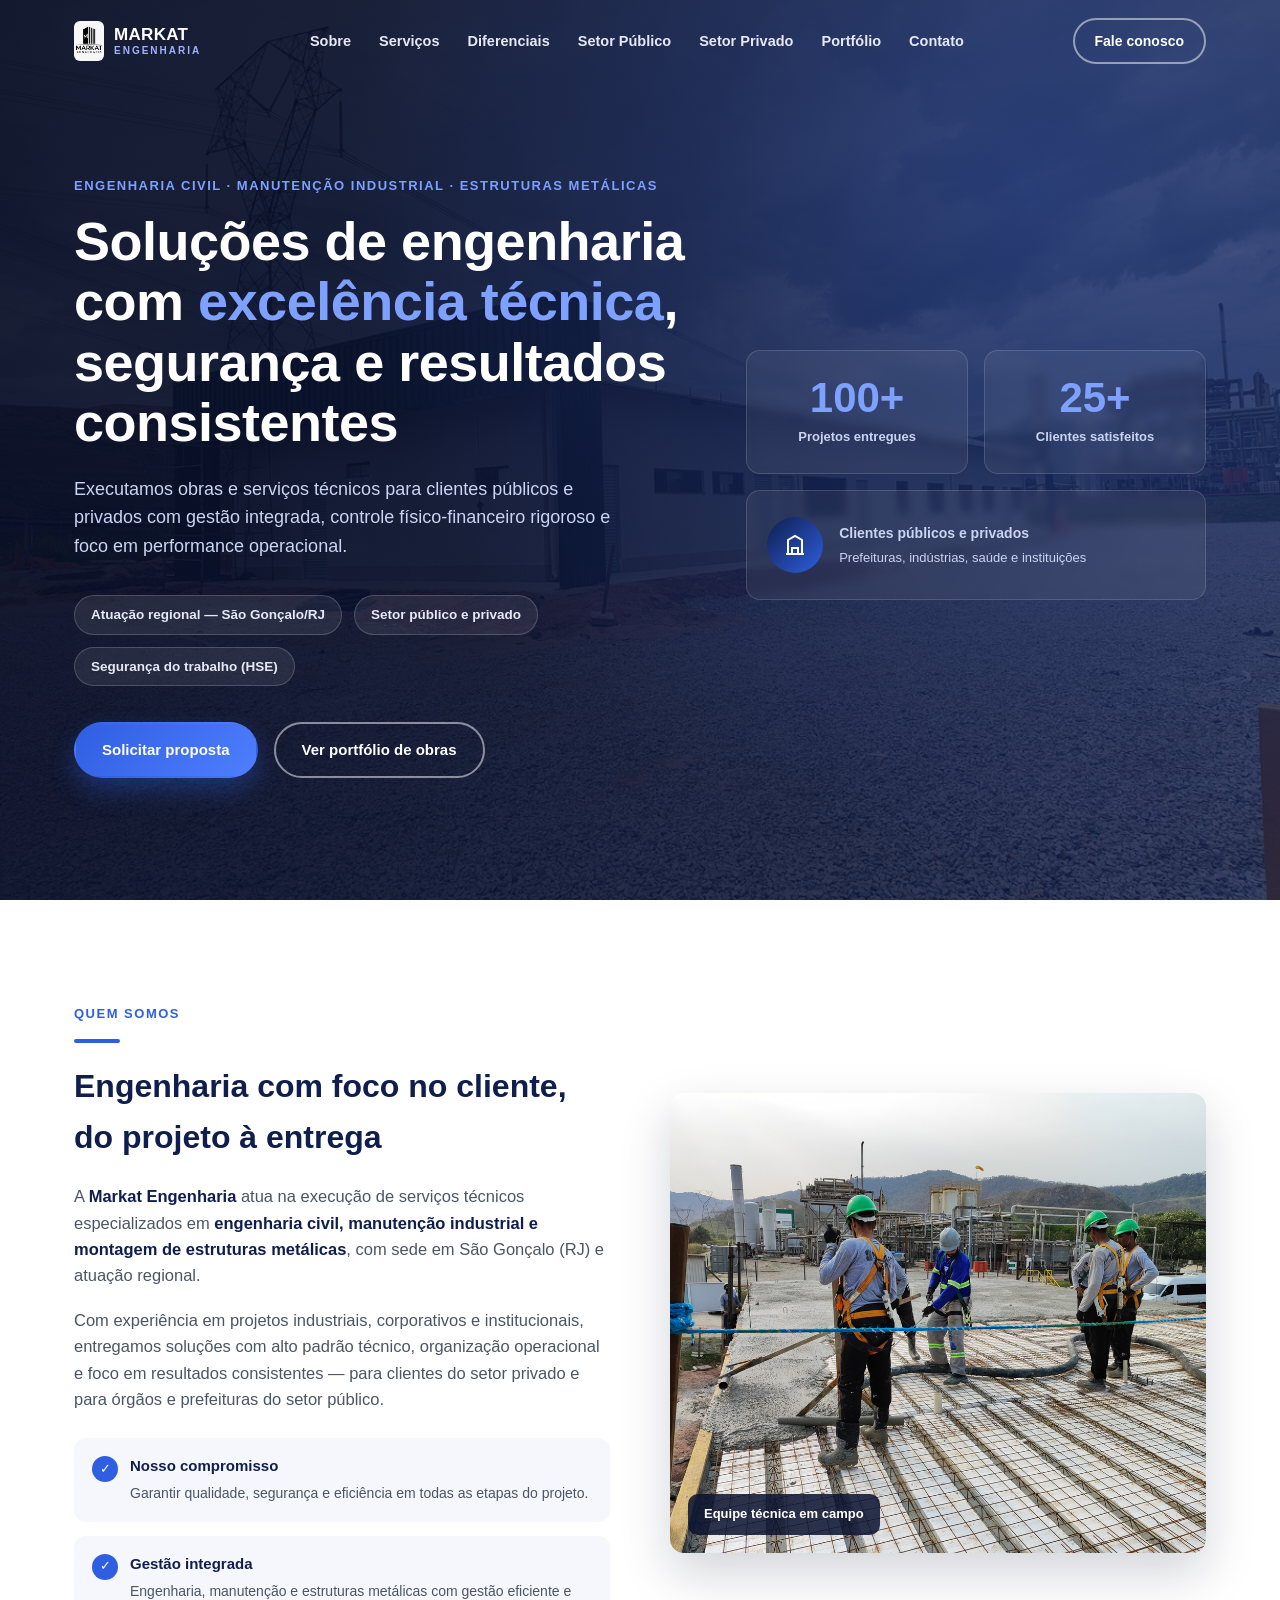
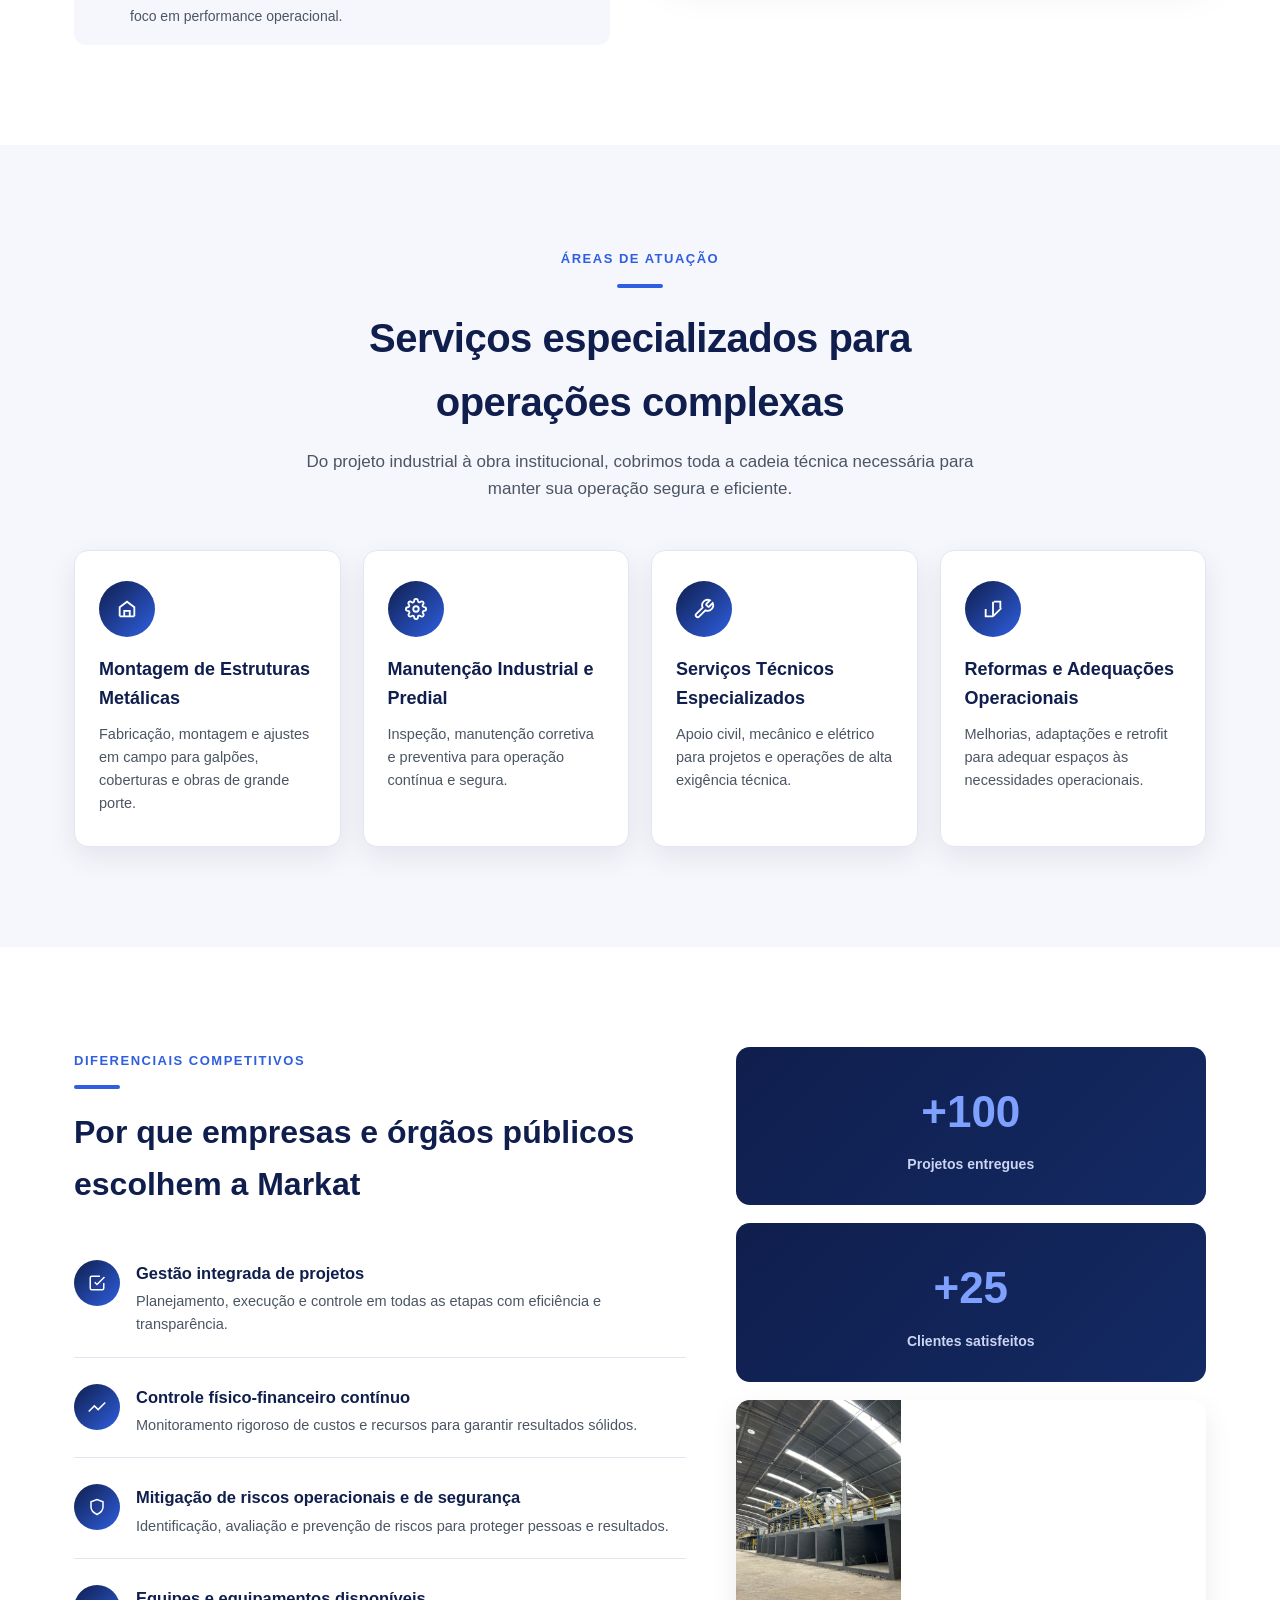
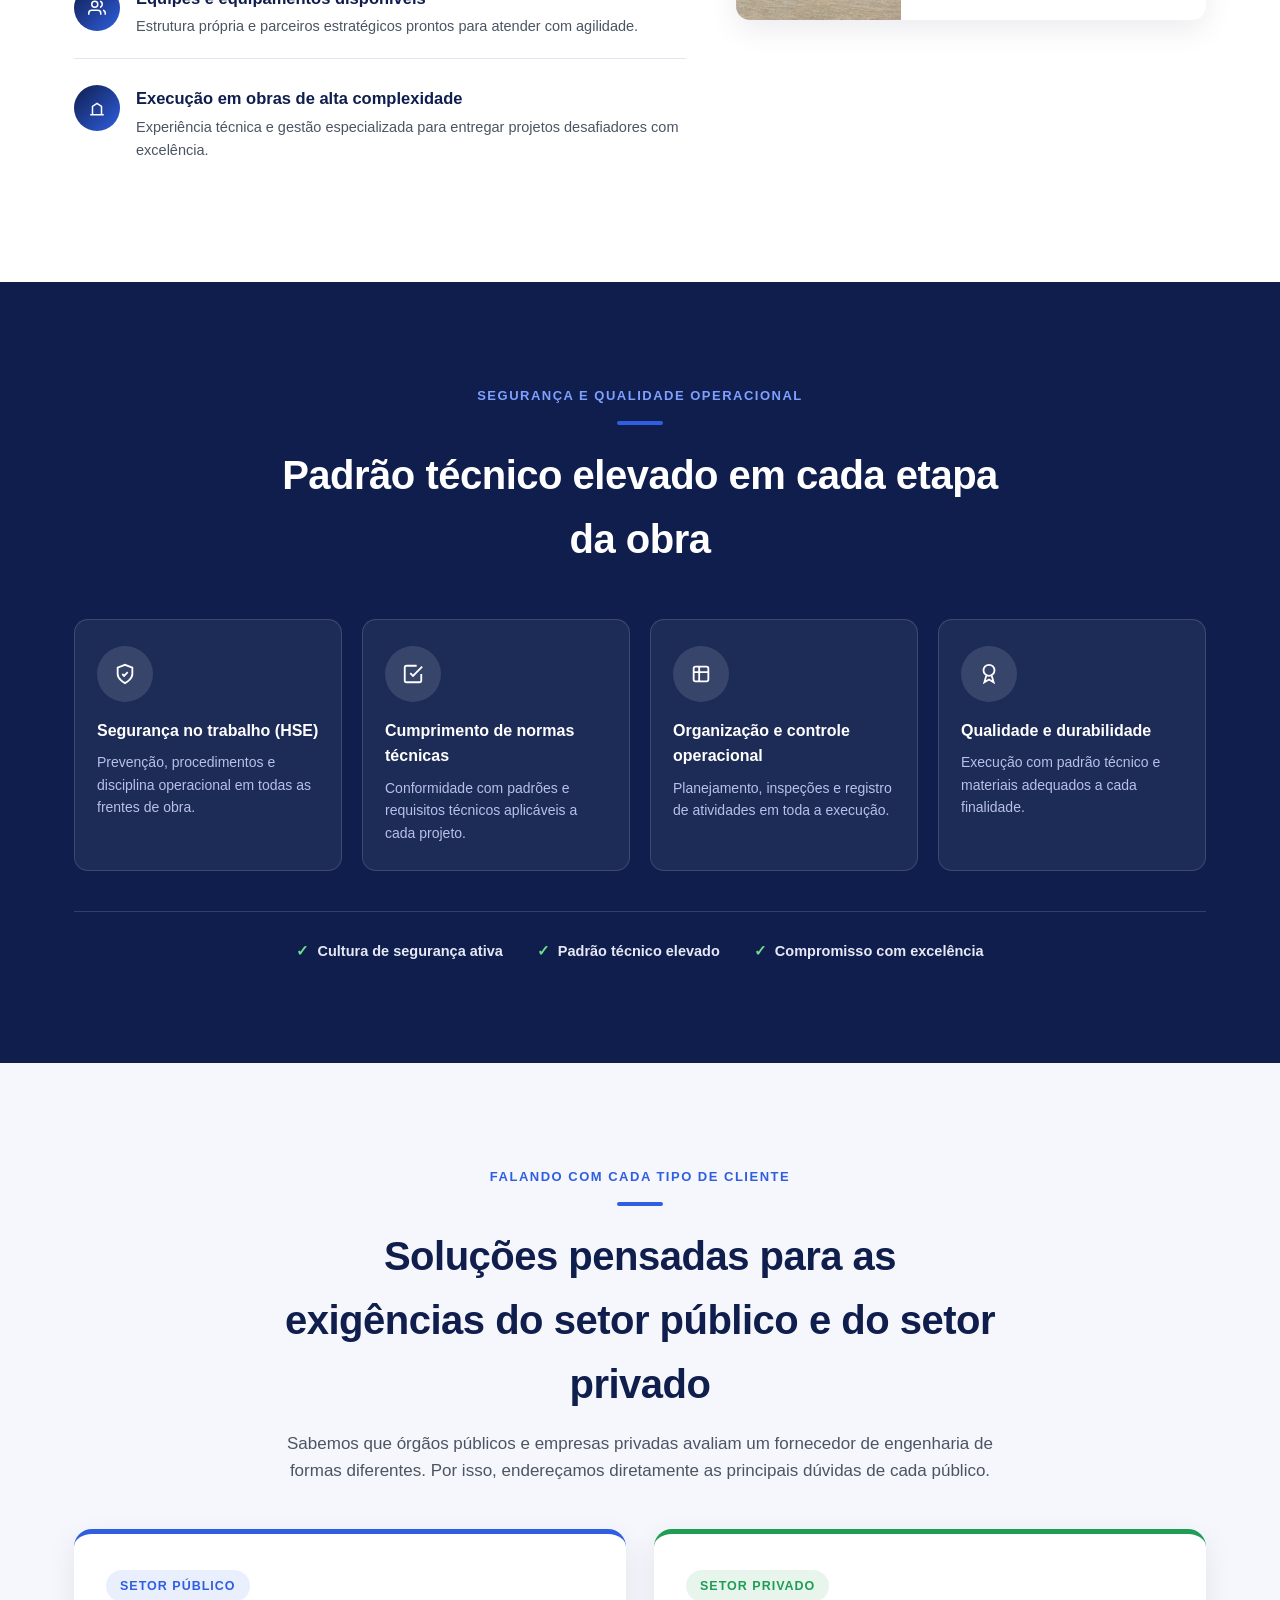
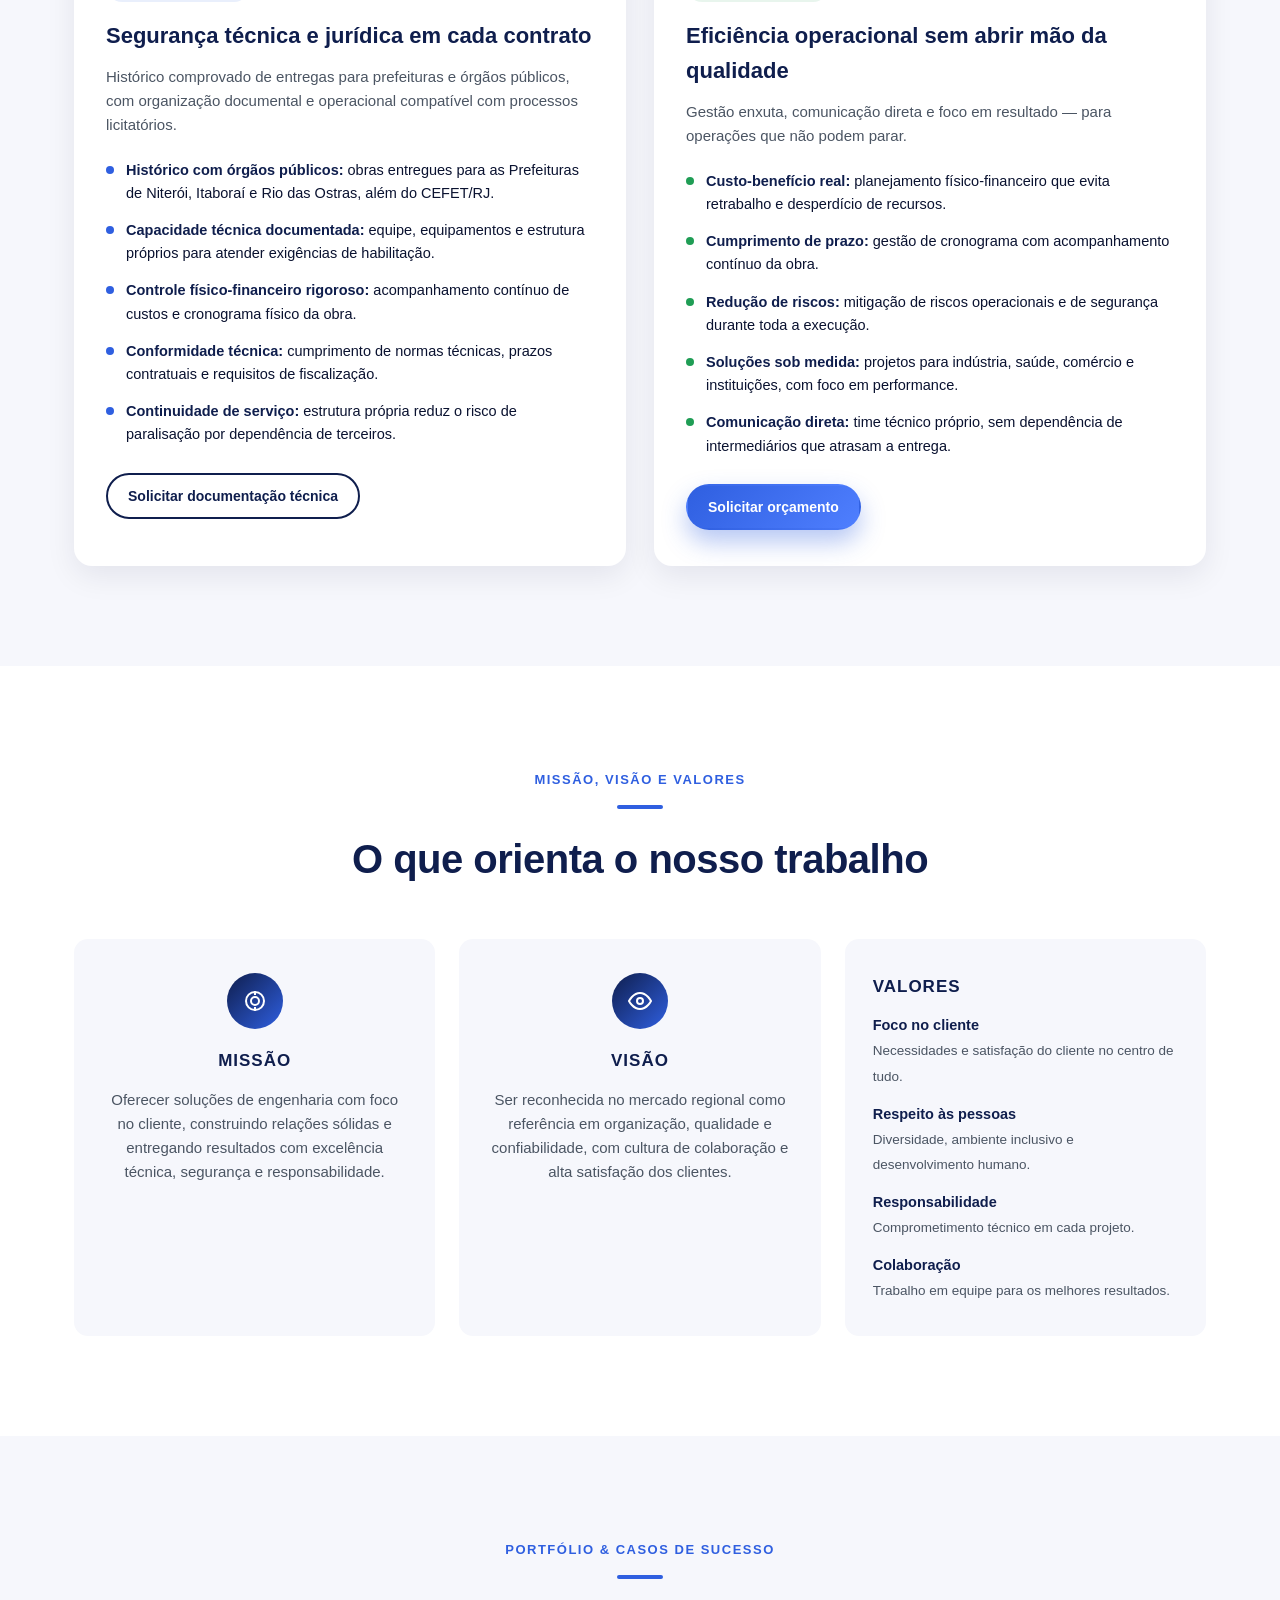
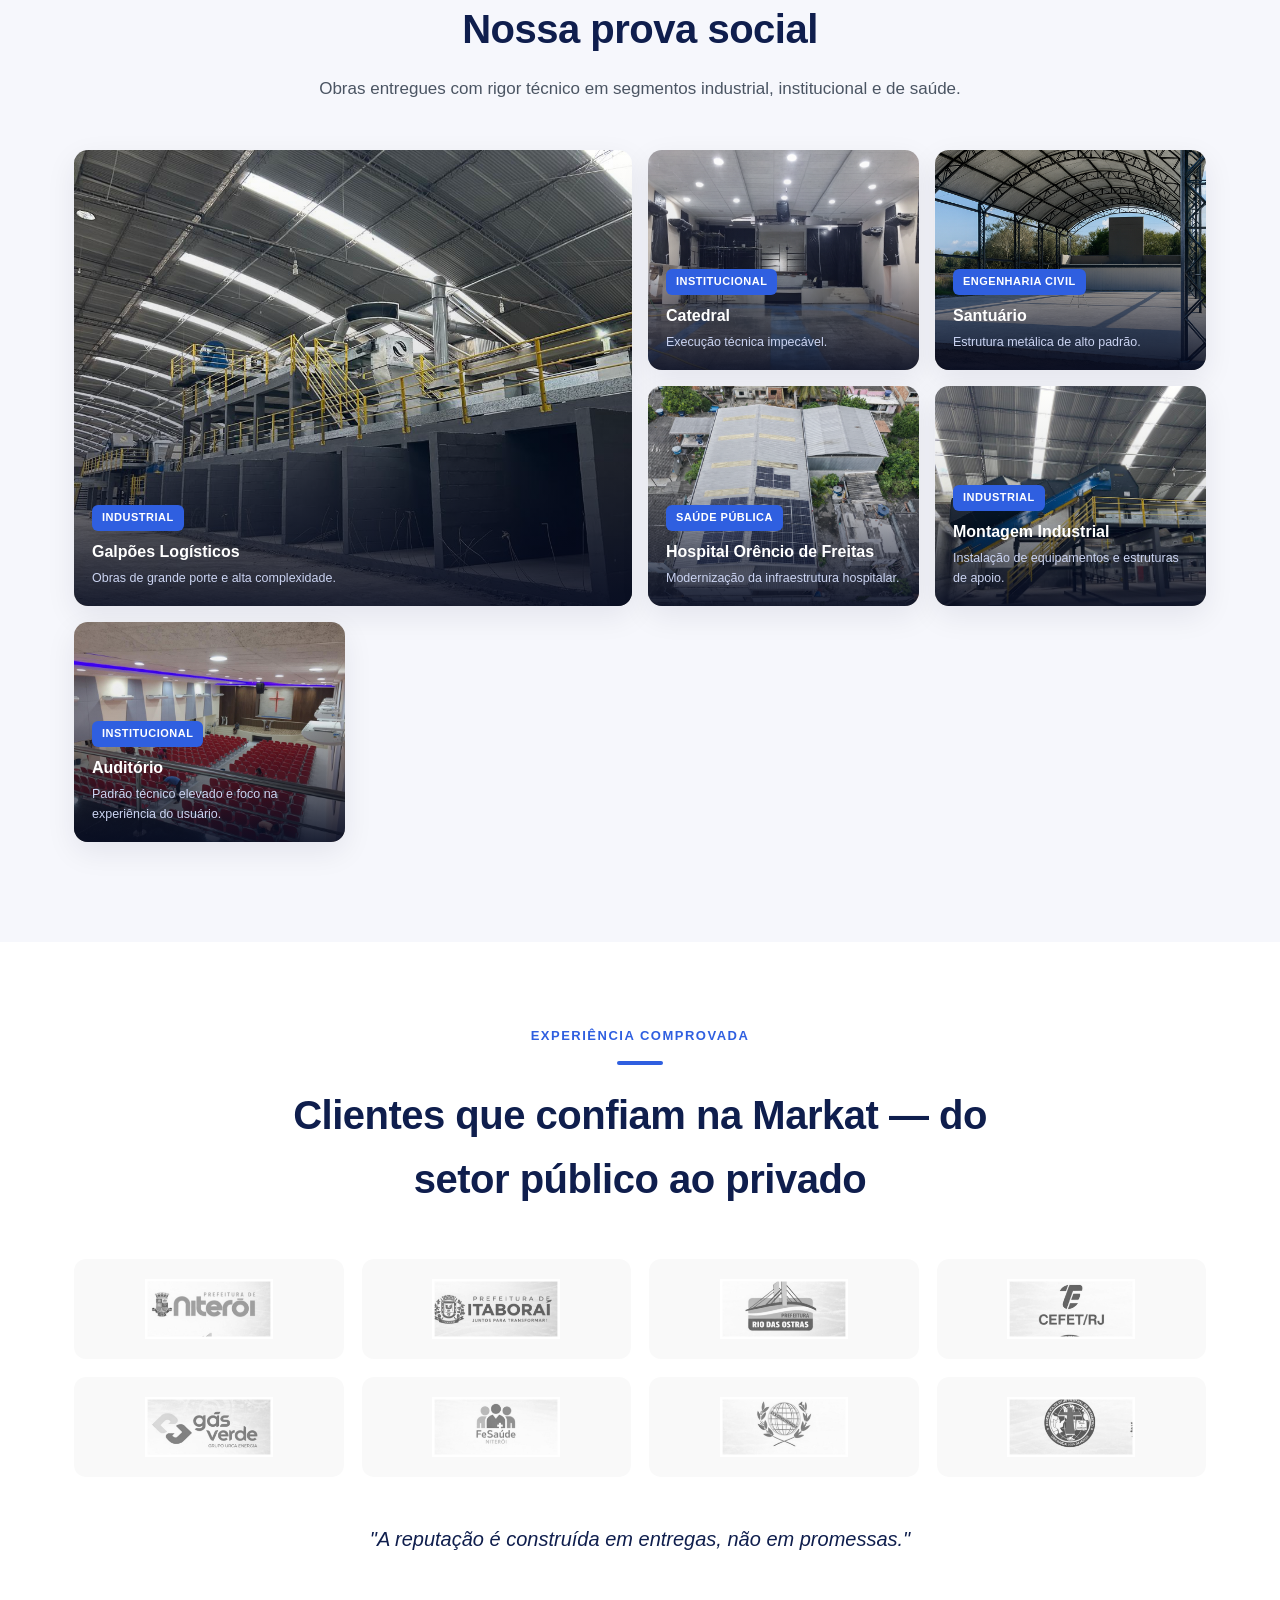
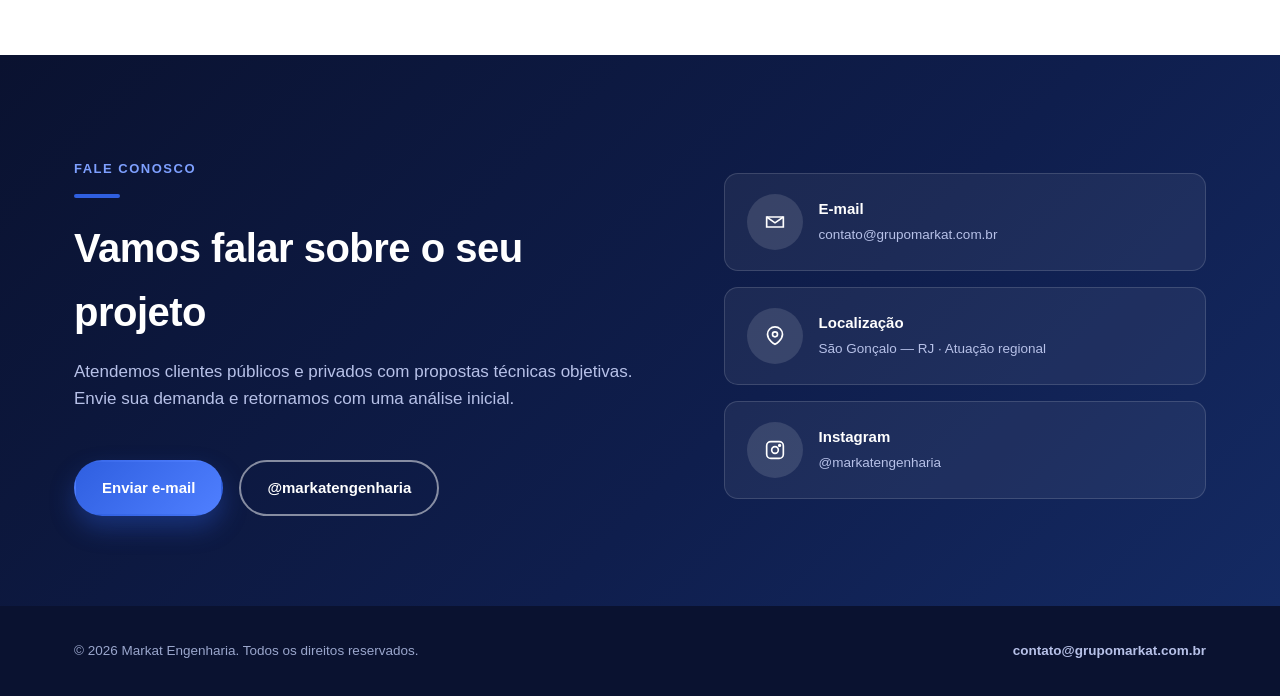
==== commit 36b43a8d: "Ajusta cards de métricas do hero e adiciona contagem animada - Corrige o desalinhamento dos cards de" ====
--- a/index.html
+++ b/index.html
@@ -54,11 +54,11 @@
     </div>
     <div class="hero-stats reveal">
       <div class="stat-card">
-        <div class="num">100+</div>
+        <div class="num" data-target="100" data-suffix="+">0+</div>
         <div class="label">Projetos entregues</div>
       </div>
       <div class="stat-card">
-        <div class="num">25+</div>
+        <div class="num" data-target="25" data-suffix="+">0+</div>
         <div class="label">Clientes satisfeitos</div>
       </div>
       <div class="stat-card wide">
--- a/assets/css/style.css
+++ b/assets/css/style.css
@@ -244,7 +244,7 @@
   display: grid;
   grid-template-columns: repeat(2, 1fr);
   gap: 16px;
-  align-self: stretch;
+  align-self: center;
 }
 .stat-card {
   background: rgba(255,255,255,0.06);
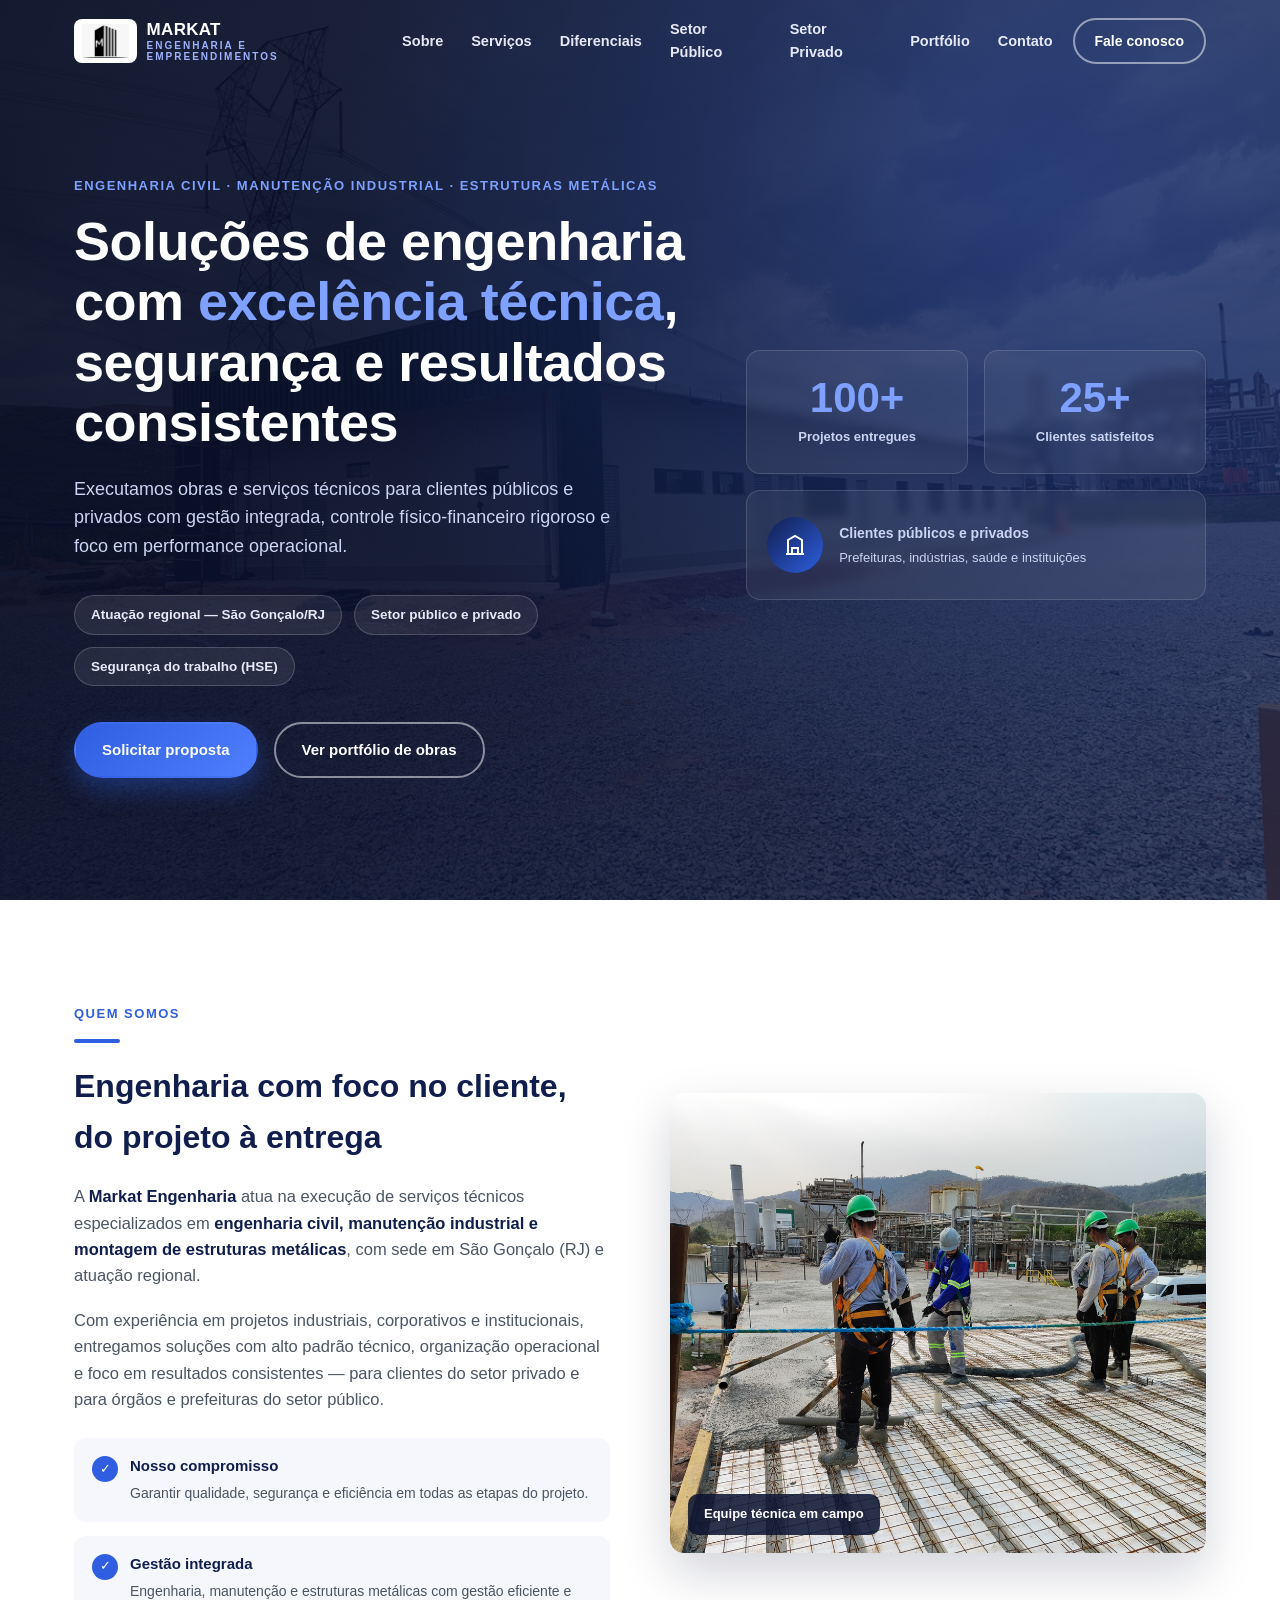
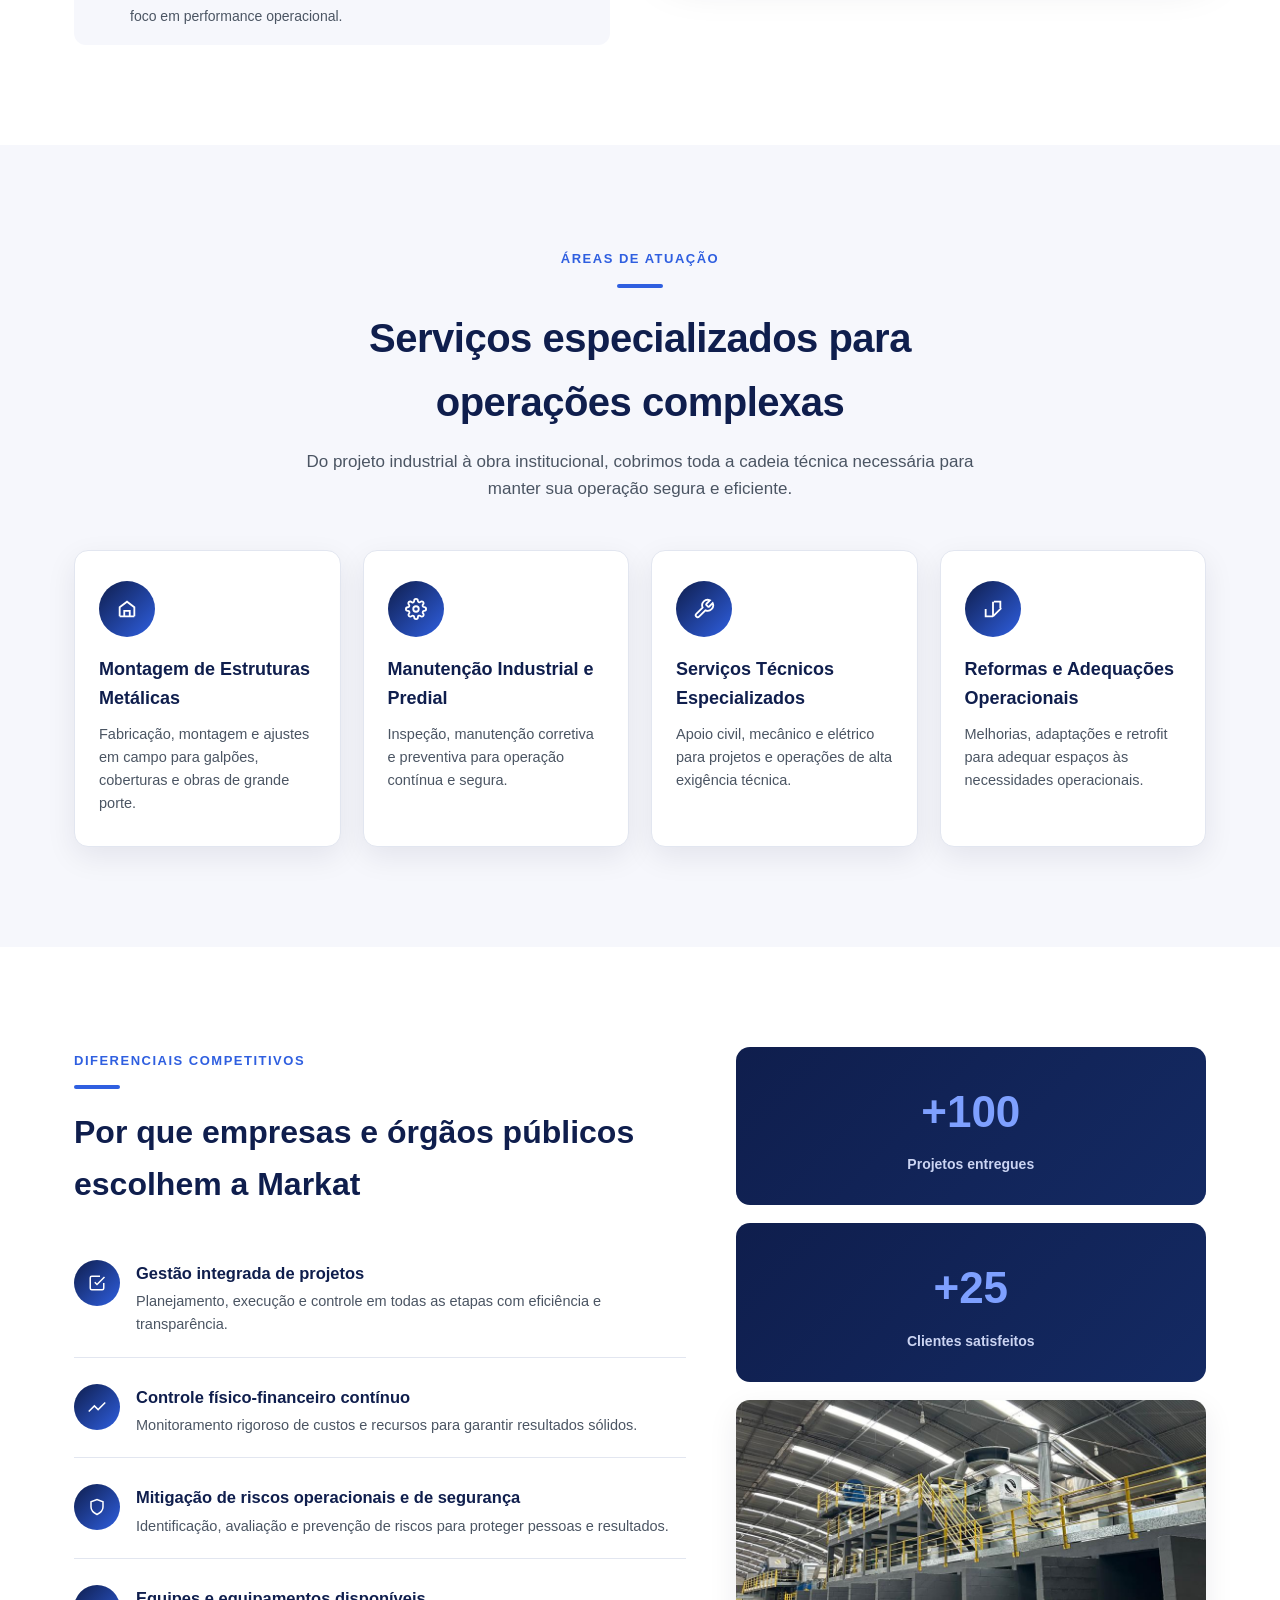
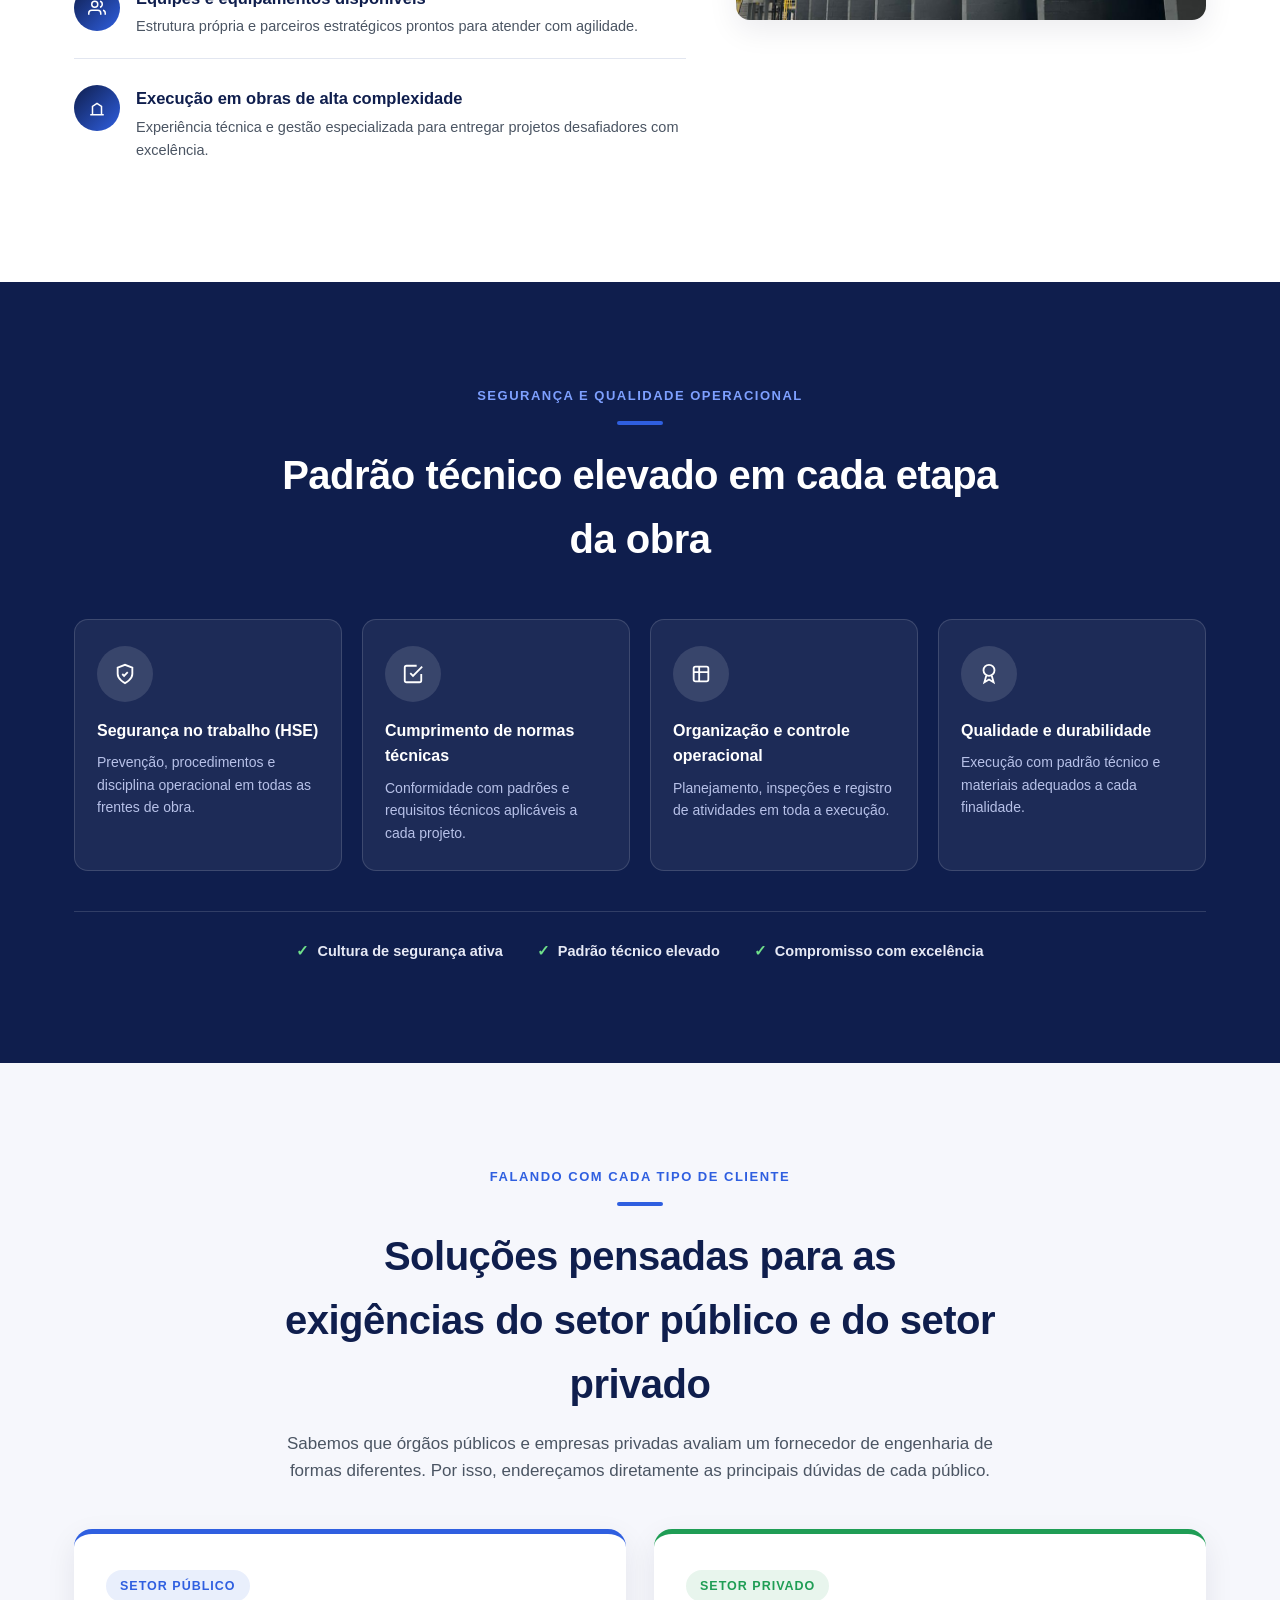
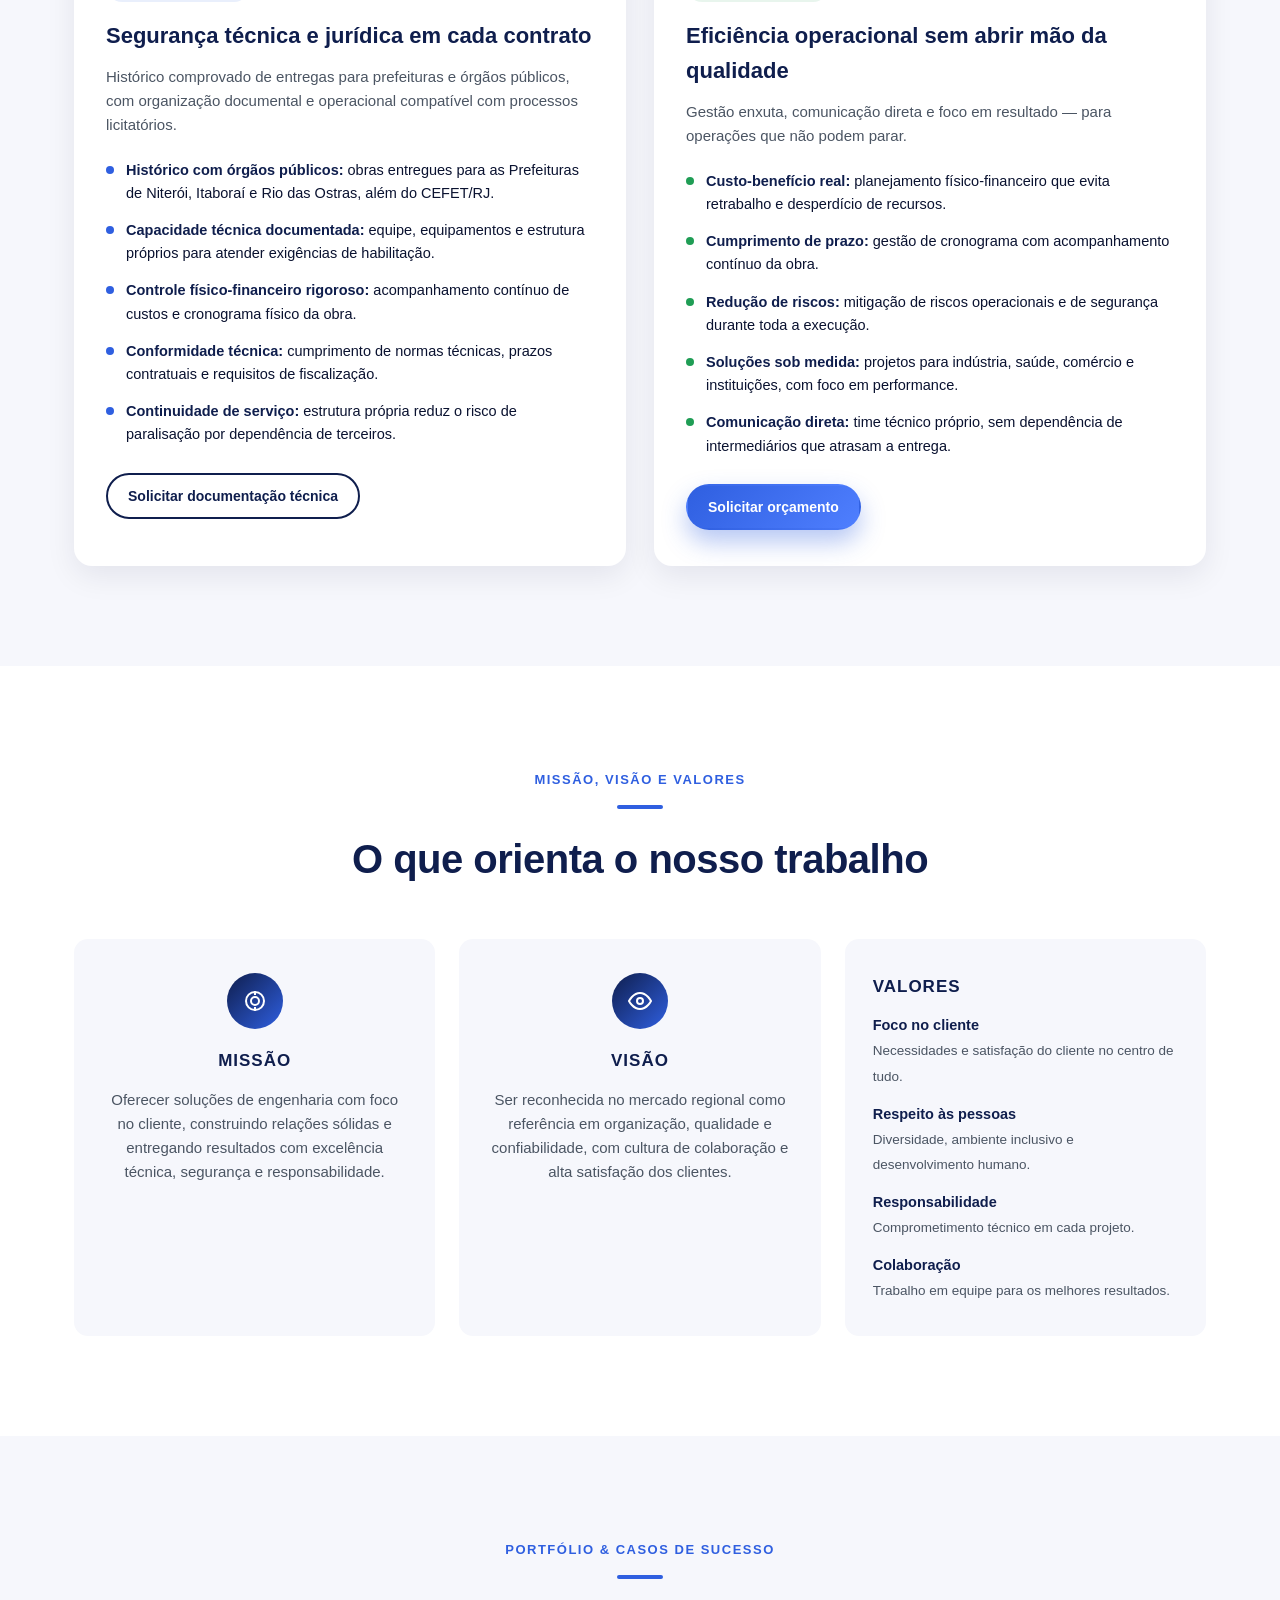
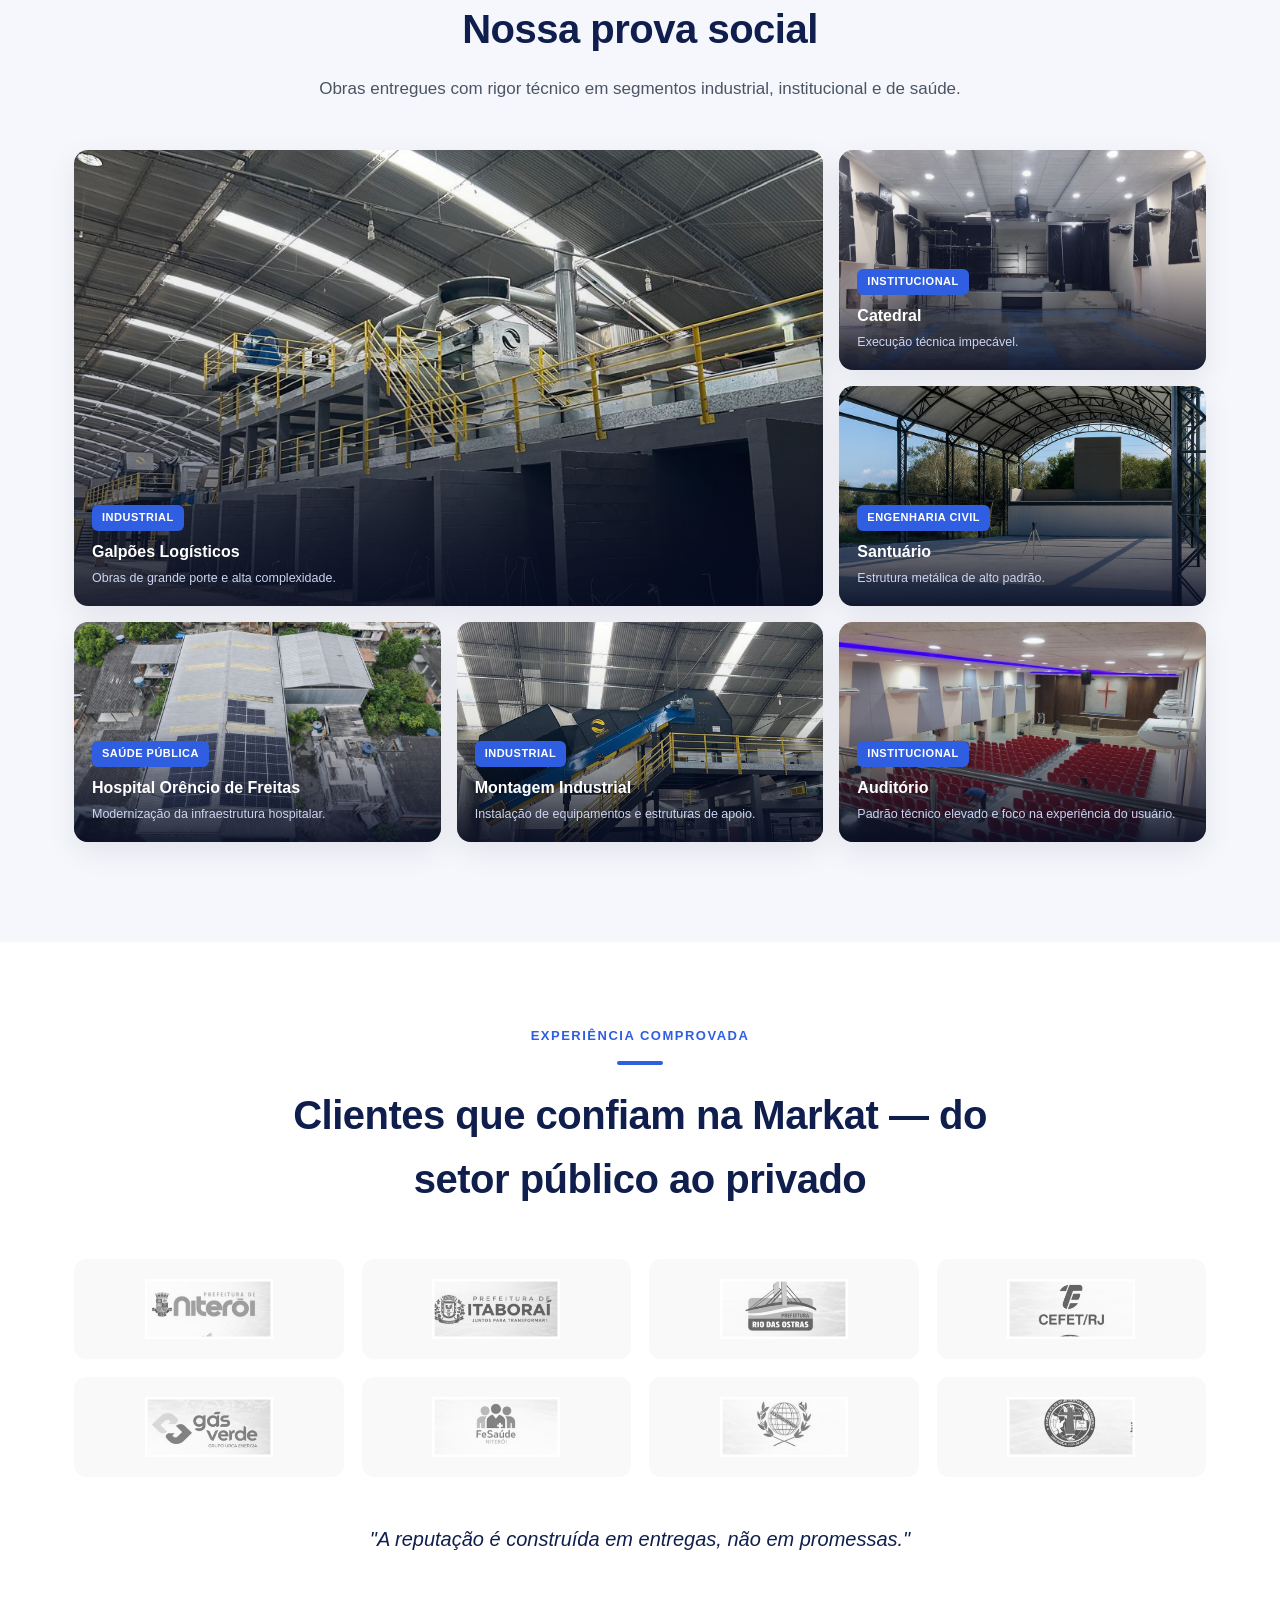
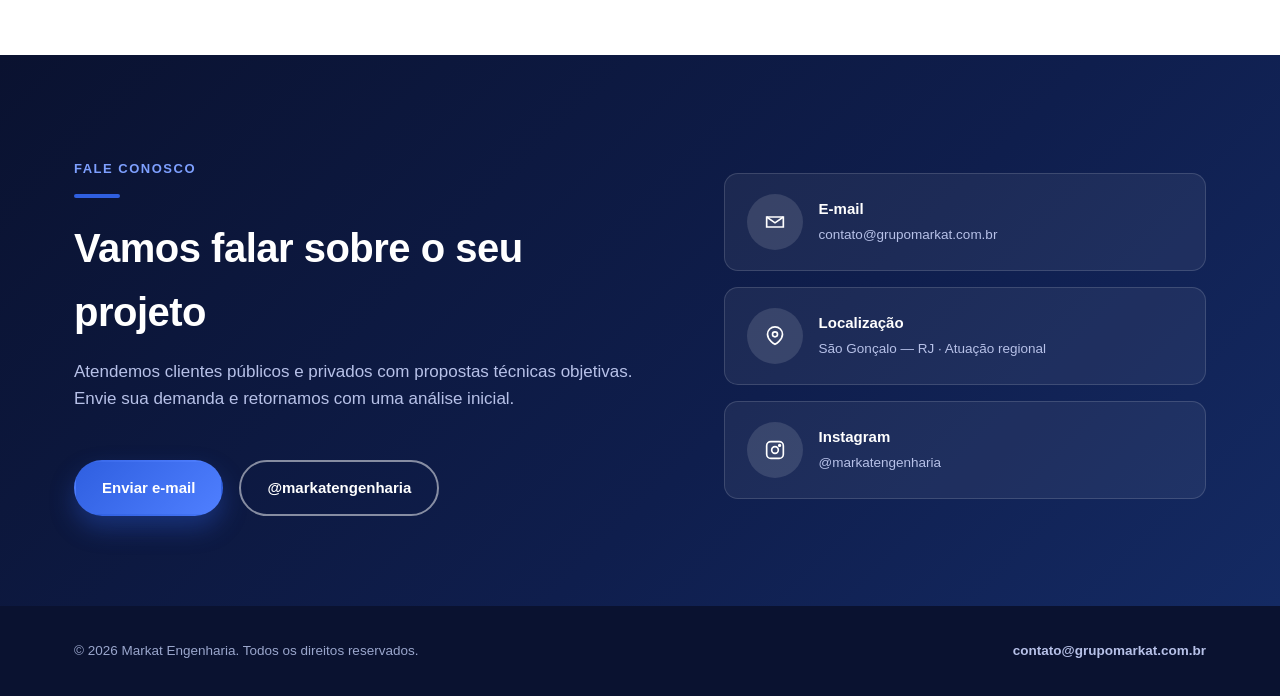
==== commit fbb98357: "fix(ui): resolve grid gap, stretch diferenciais photo, refine logo - Portfolio: switch cases grid to" ====
--- a/index.html
+++ b/index.html
@@ -14,8 +14,8 @@
 <header class="site-header" id="siteHeader">
   <div class="container">
     <a href="#topo" class="brand">
-      <img src="assets/img/logo-markat.jpeg" alt="Markat Engenharia">
-      <span class="brand-text">MARKAT<span>ENGENHARIA</span></span>
+      <img src="assets/img/logo-markat-icon.png" alt="Markat Engenharia e Empreendimentos">
+      <span class="brand-text">MARKAT<span>ENGENHARIA E EMPREENDIMENTOS</span></span>
     </a>
     <nav class="nav-links">
       <a href="#sobre">Sobre</a>
--- a/assets/css/style.css
+++ b/assets/css/style.css
@@ -146,7 +146,7 @@
   gap: 20px;
 }
 .brand { display: flex; align-items: center; gap: 10px; }
-.brand img { height: 40px; width: auto; border-radius: 6px; }
+.brand img { height: 44px; width: auto; background: #fff; border-radius: 8px; padding: 5px 8px; object-fit: contain; display: block; }
 .brand-text {
   color: #fff;
   font-weight: 800;
@@ -380,7 +380,7 @@
   overflow: hidden;
   box-shadow: var(--shadow);
 }
-.dif-photo img { height: 220px; object-fit: cover; }
+.dif-photo img { display: block; width: 100%; height: 220px; object-fit: cover; }
 
 /* ===== Segurança ===== */
 .seguranca { padding: 100px 0; background: var(--navy); color: #fff; }
@@ -467,7 +467,7 @@
 .cases { padding: 100px 0; background: var(--bg-light); }
 .cases-grid {
   display: grid;
-  grid-template-columns: repeat(4, 1fr);
+  grid-template-columns: repeat(3, 1fr);
   grid-auto-rows: 220px;
   grid-auto-flow: dense;
   gap: 16px;
@@ -598,7 +598,7 @@
   .obj-grid { grid-template-columns: 1fr; }
   .clientes-grid { grid-template-columns: repeat(4, 1fr); }
   .cases-grid { grid-template-columns: repeat(2, 1fr); grid-auto-rows: 200px; }
-  .case-item.big { grid-column: span 2; grid-row: span 1; }
+  .case-item.big { grid-column: span 1; grid-row: span 1; }
 }
 
 @media (max-width: 768px) {
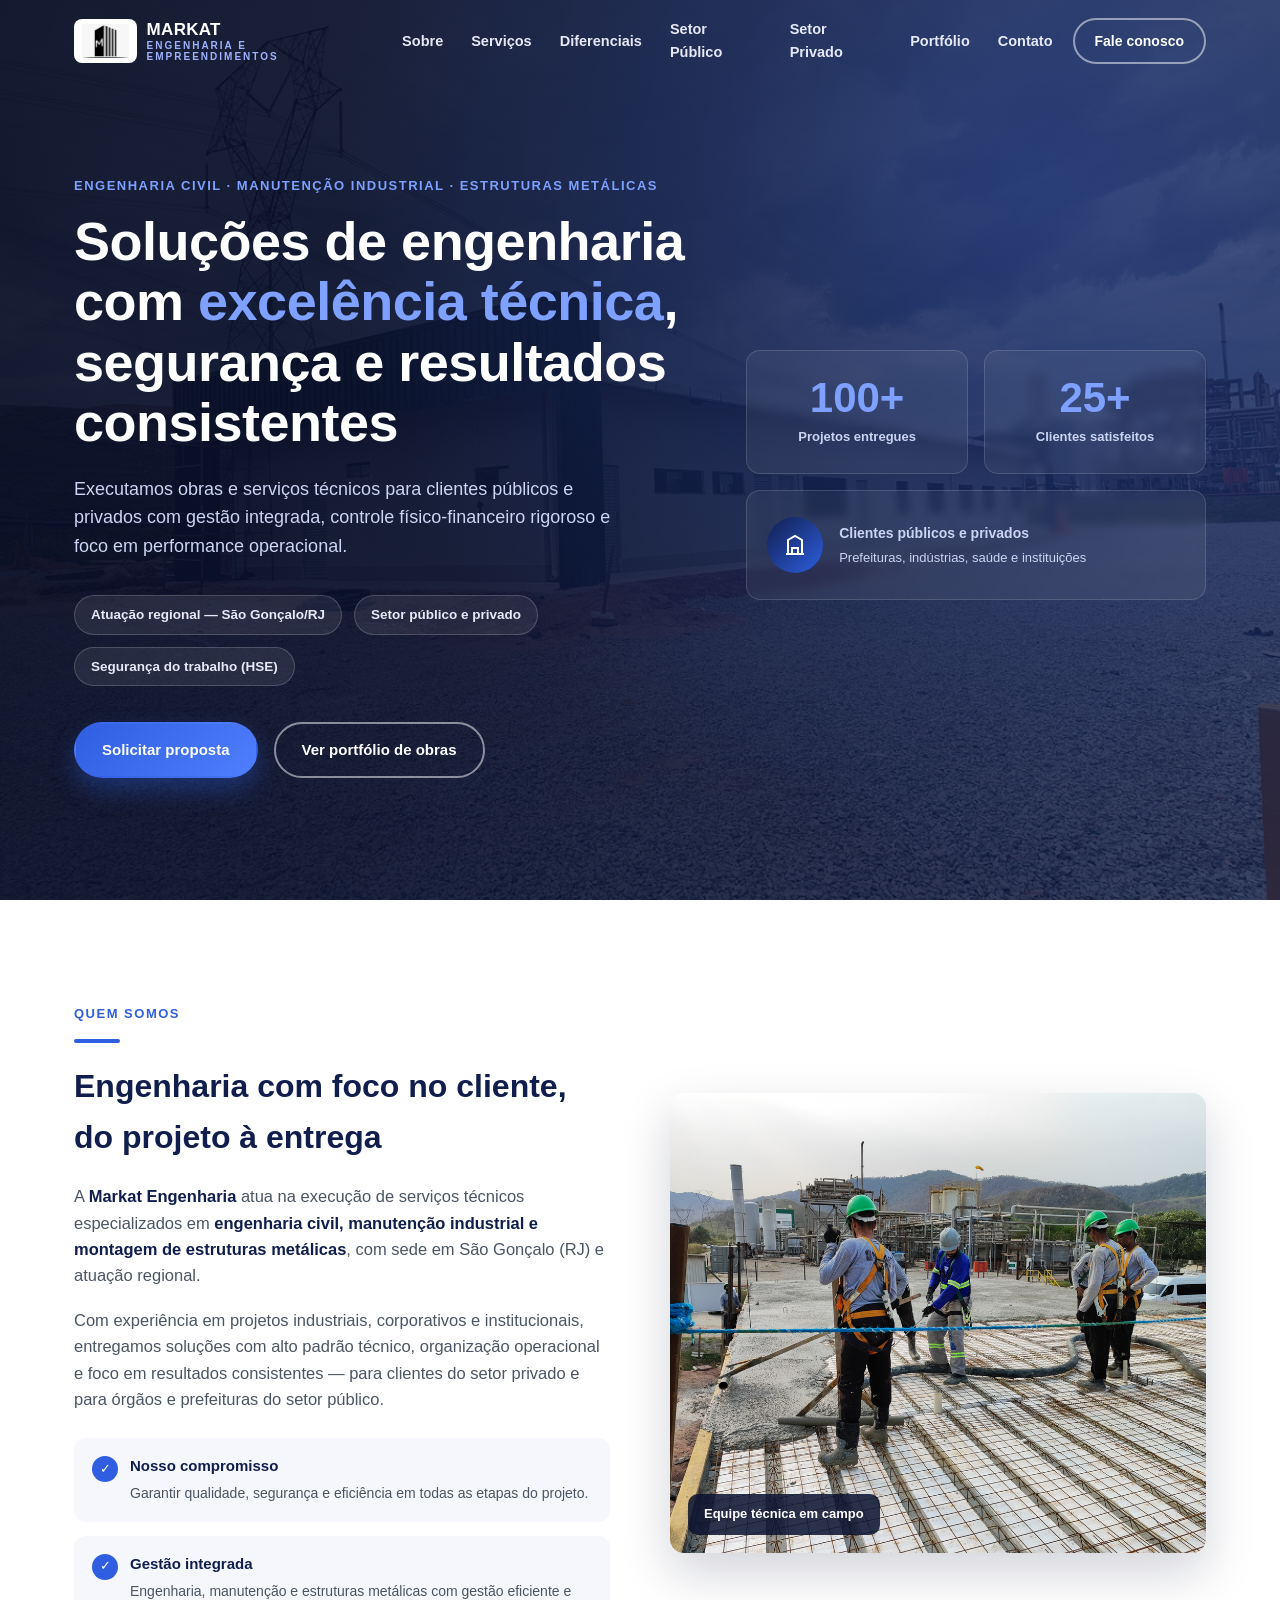
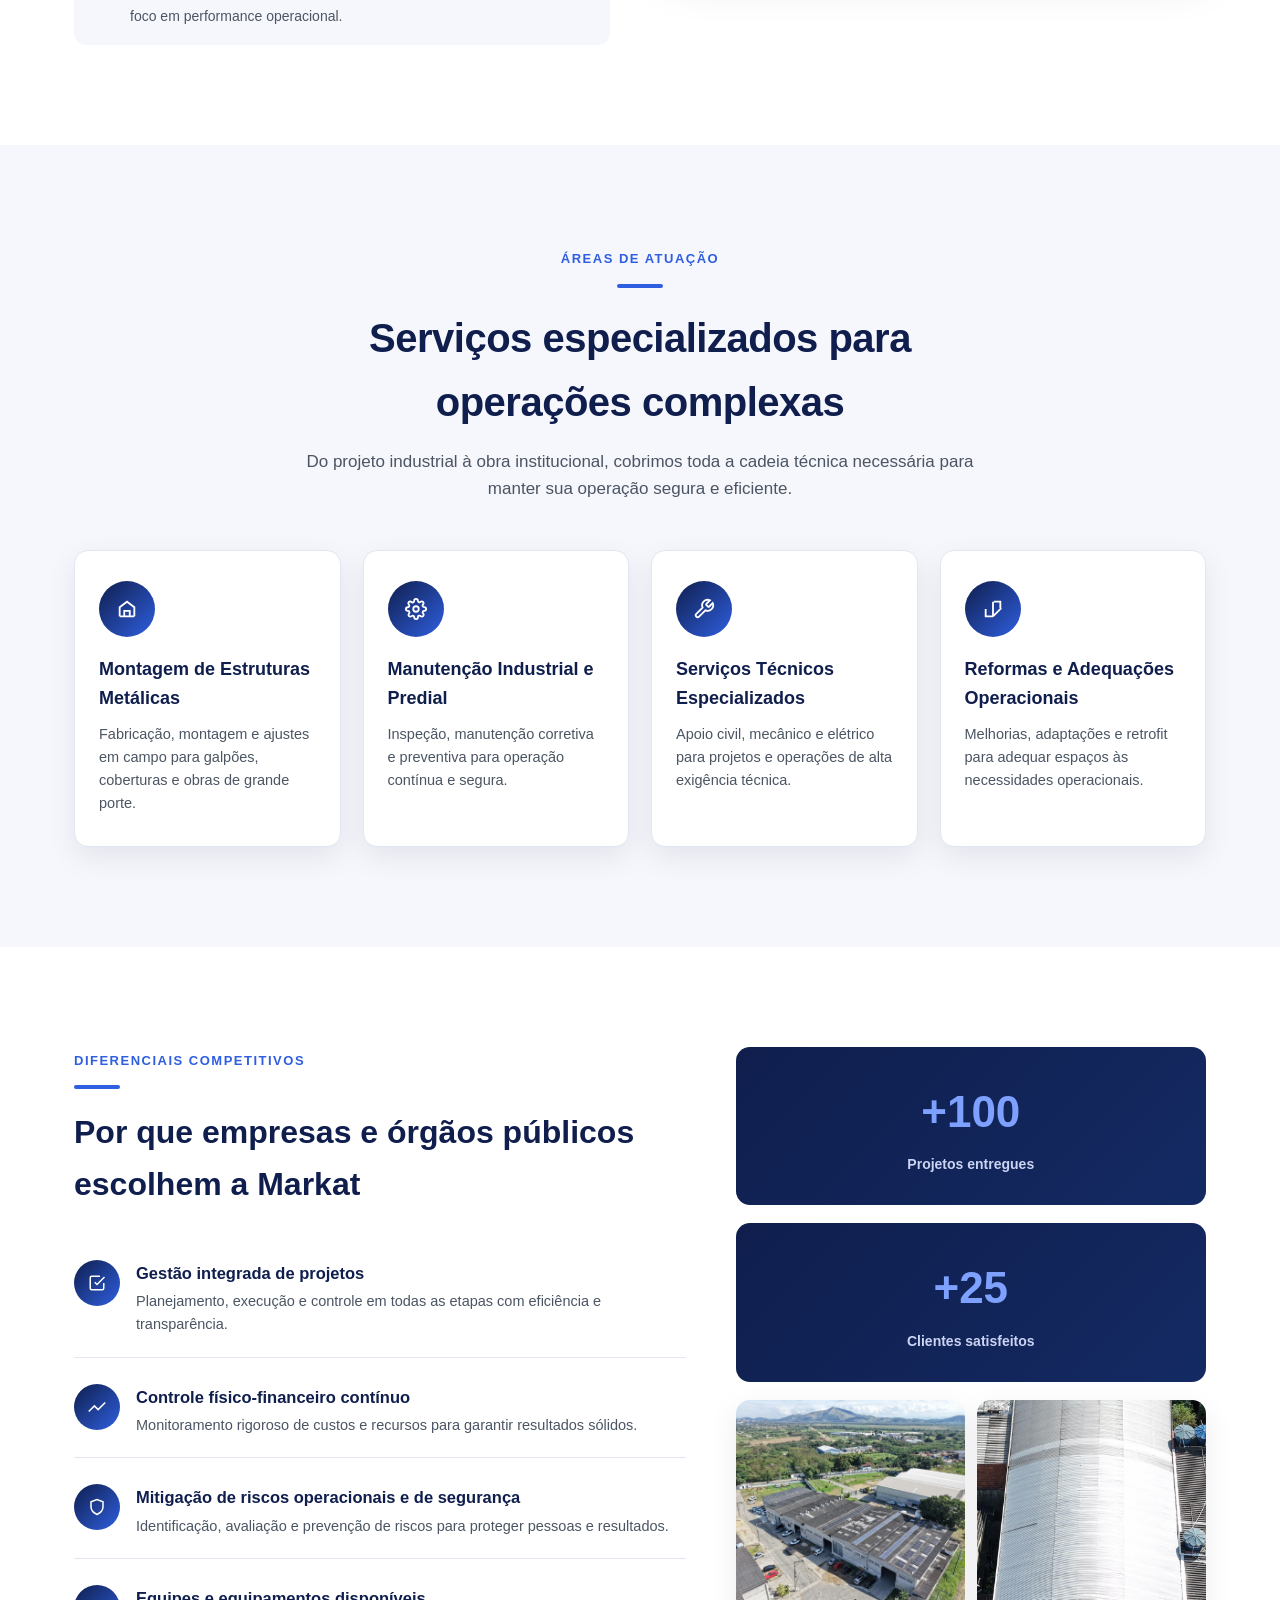
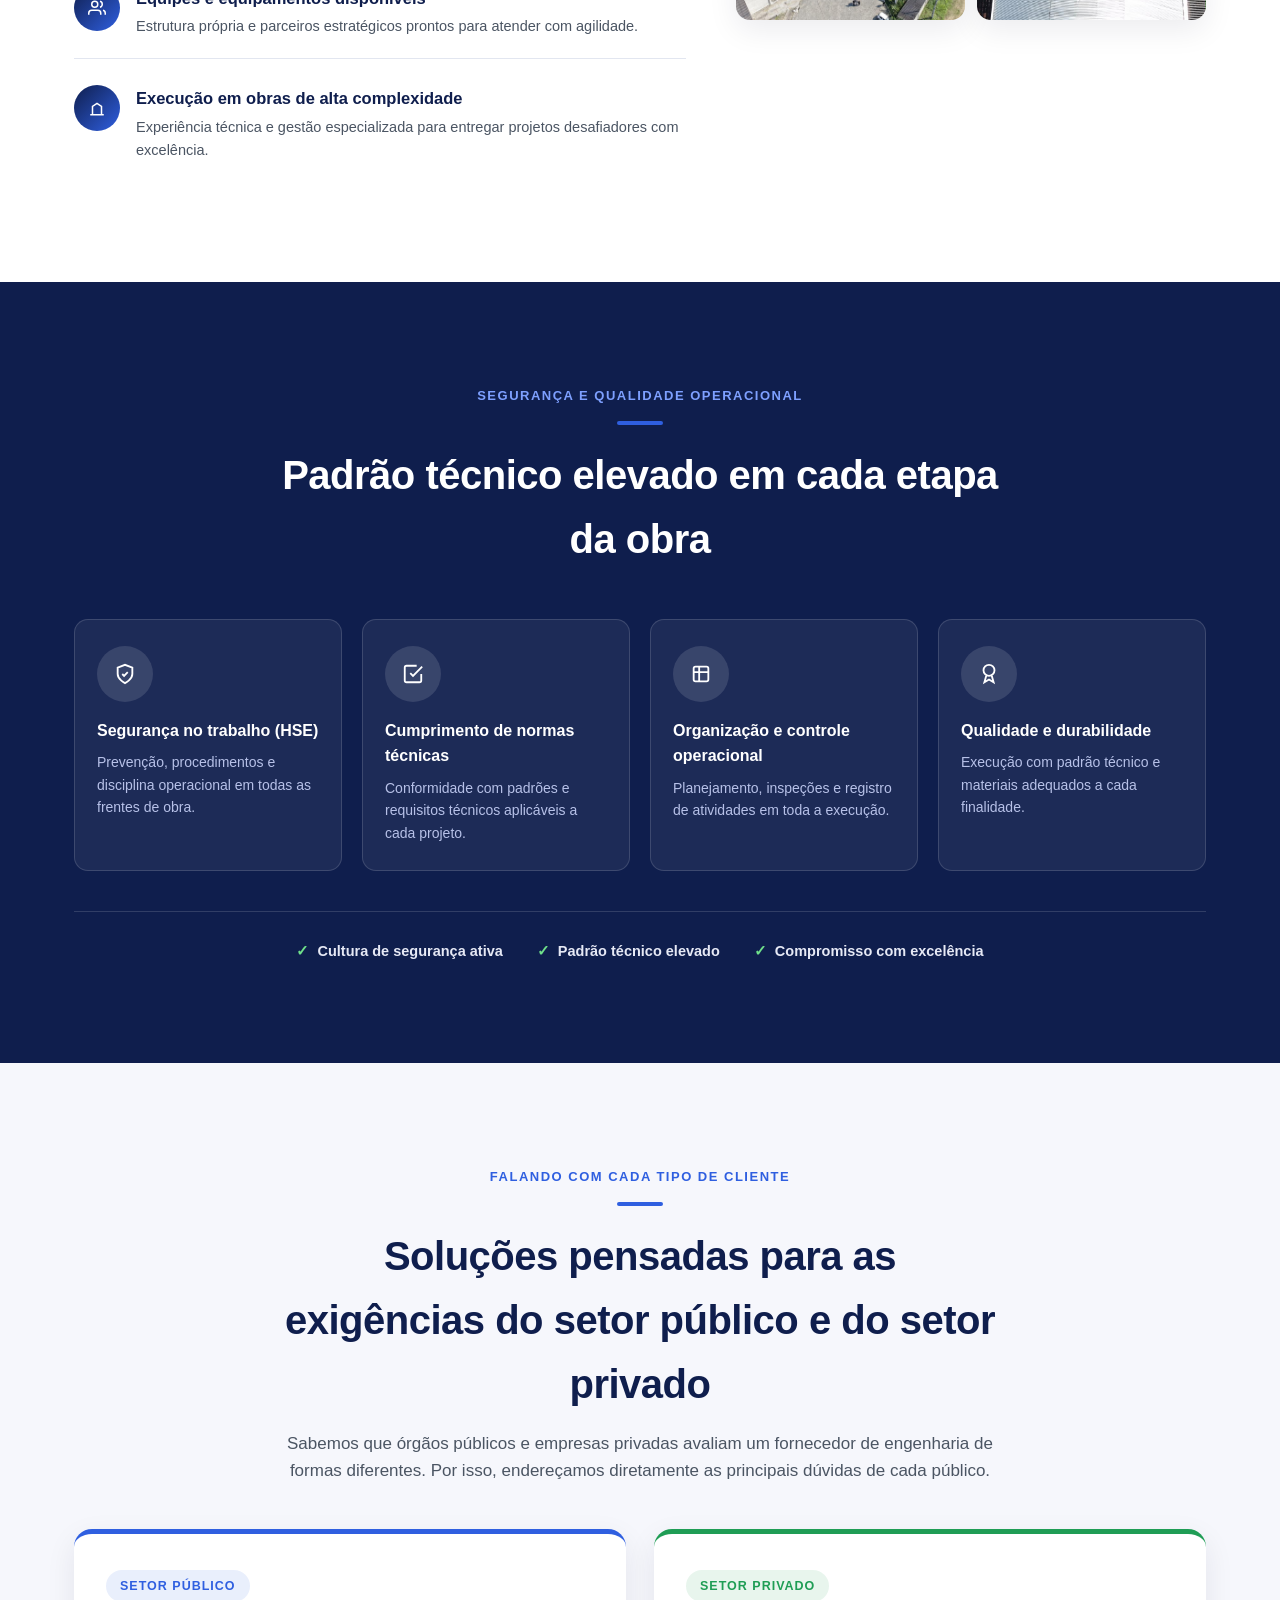
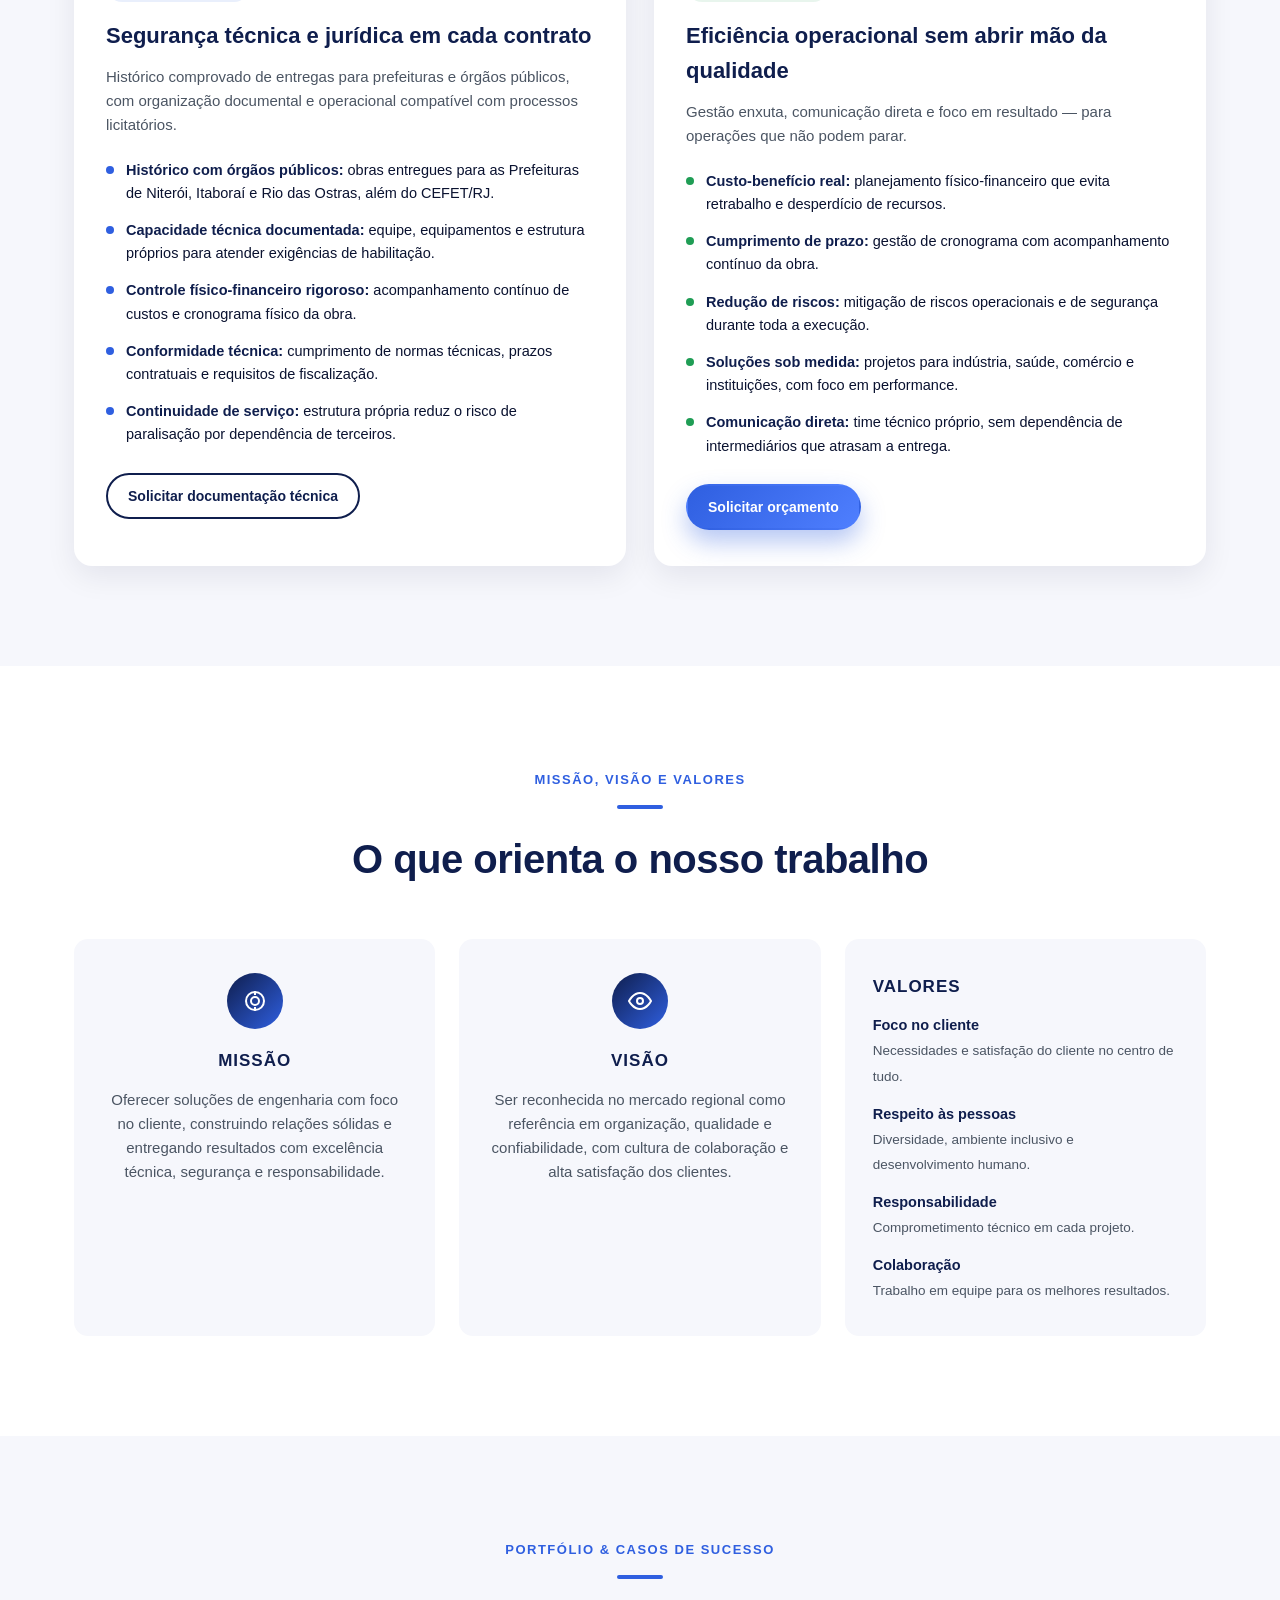
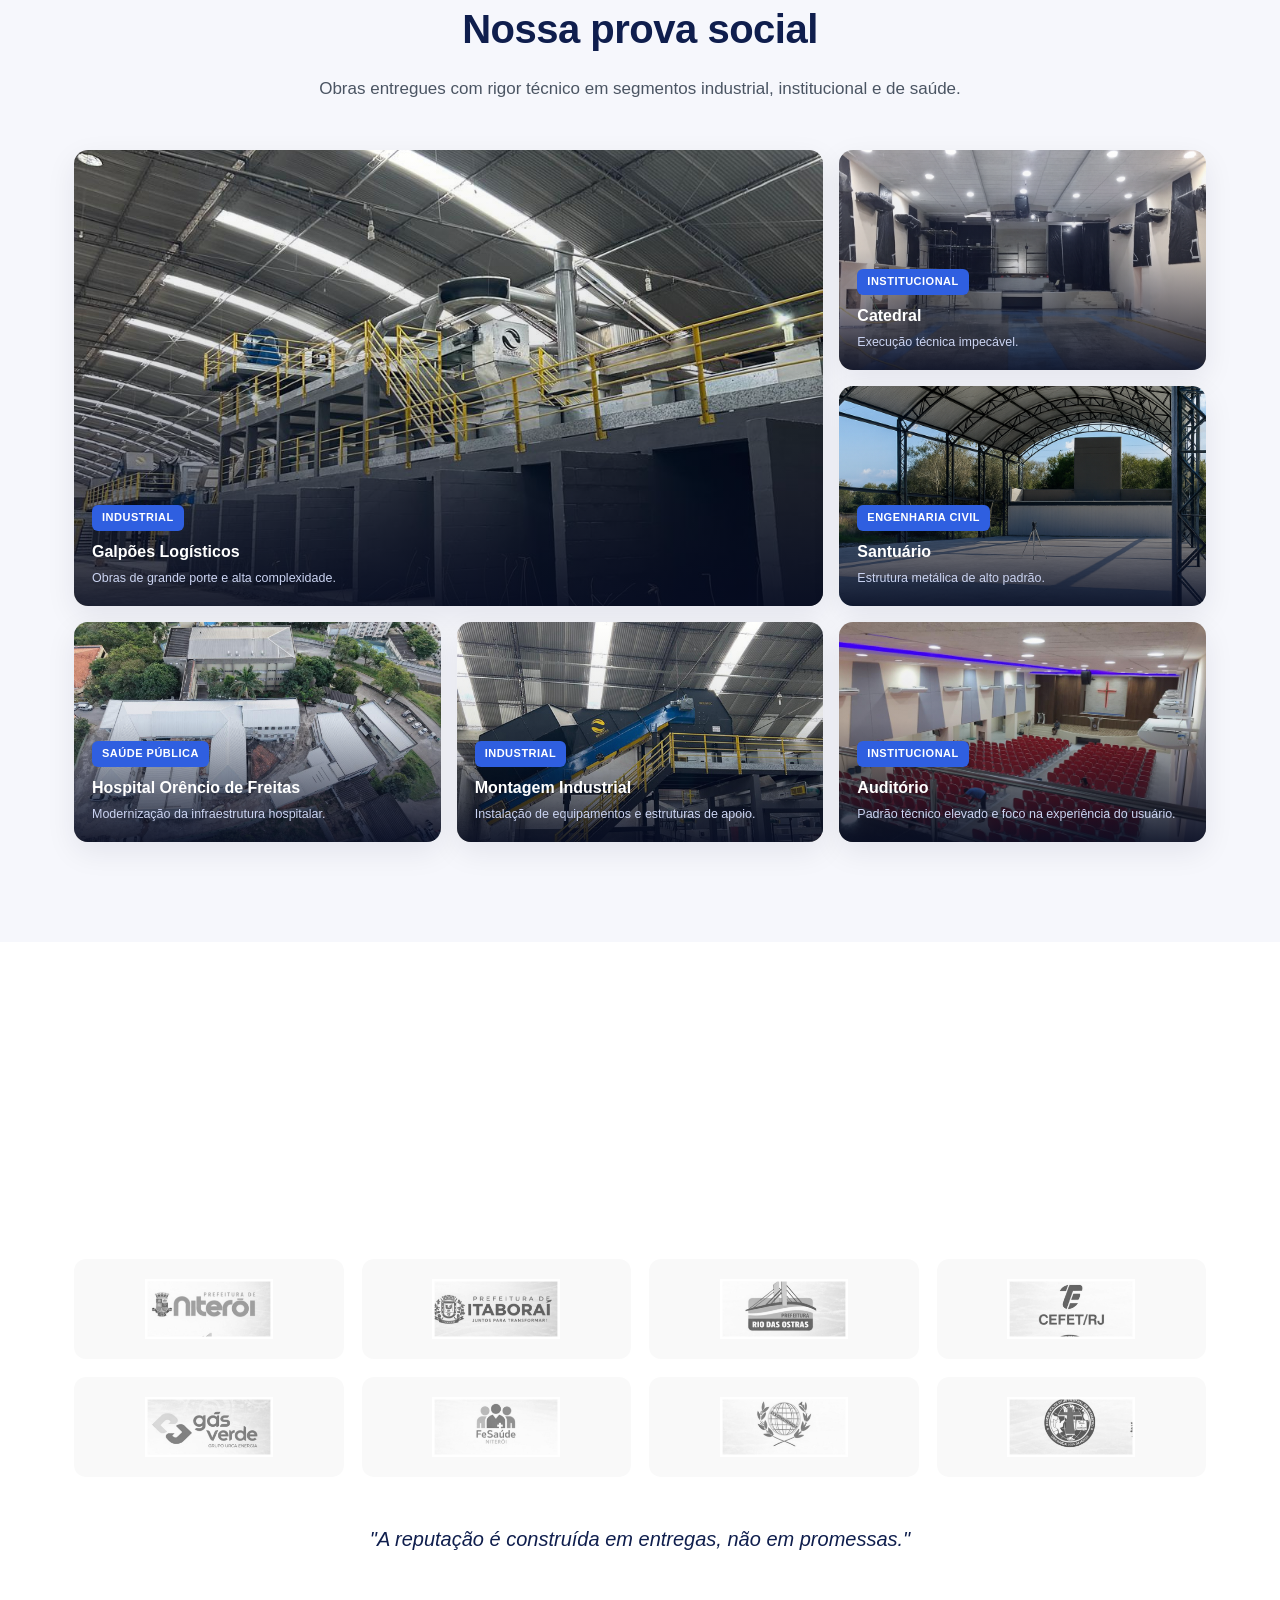
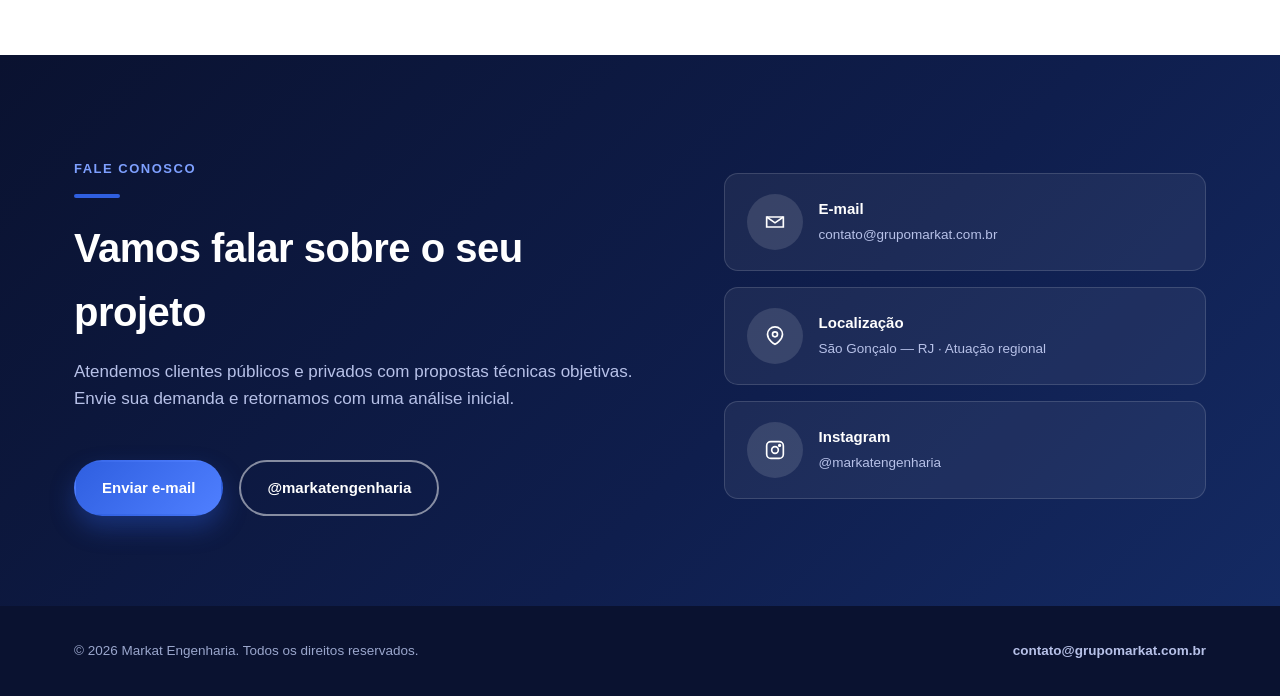
==== commit c6df6e94: "feat(img): real hospital photo + dual photos in diferenciais - Portfolio: replace the Hospital Orenc" ====
--- a/index.html
+++ b/index.html
@@ -174,8 +174,9 @@
         <div class="num">+25</div>
         <div class="label">Clientes satisfeitos</div>
       </div>
-      <div class="dif-photo">
-        <img src="assets/img/galpao-logistico-interior.jpg" alt="Galpão logístico executado pela Markat Engenharia">
+      <div class="dif-photo dif-photo-duo">
+        <img src="assets/img/diferenciais-obra-01.jpg" alt="Obra executada pela Markat Engenharia">
+        <img src="assets/img/diferenciais-obra-02.jpg" alt="Estrutura executada pela Markat Engenharia">
       </div>
     </div>
   </div>
@@ -326,7 +327,7 @@
         </div>
       </div>
       <div class="case-item reveal">
-        <img src="assets/img/hospital-aereo-solar.png" alt="Hospital Orêncio de Freitas">
+        <img src="assets/img/hospital-orencio-freitas.jpg" alt="Hospital Orêncio de Freitas">
         <div class="case-overlay">
           <span class="badge">Saúde Pública</span>
           <h4>Hospital Orêncio de Freitas</h4>
--- a/assets/css/style.css
+++ b/assets/css/style.css
@@ -381,6 +381,15 @@
   box-shadow: var(--shadow);
 }
 .dif-photo img { display: block; width: 100%; height: 220px; object-fit: cover; }
+.dif-photo-duo {
+  display: grid;
+  grid-template-columns: 1fr 1fr;
+  gap: 12px;
+  background: transparent;
+  box-shadow: none;
+  overflow: visible;
+}
+.dif-photo-duo img { border-radius: var(--radius); box-shadow: var(--shadow); }
 
 /* ===== Segurança ===== */
 .seguranca { padding: 100px 0; background: var(--navy); color: #fff; }
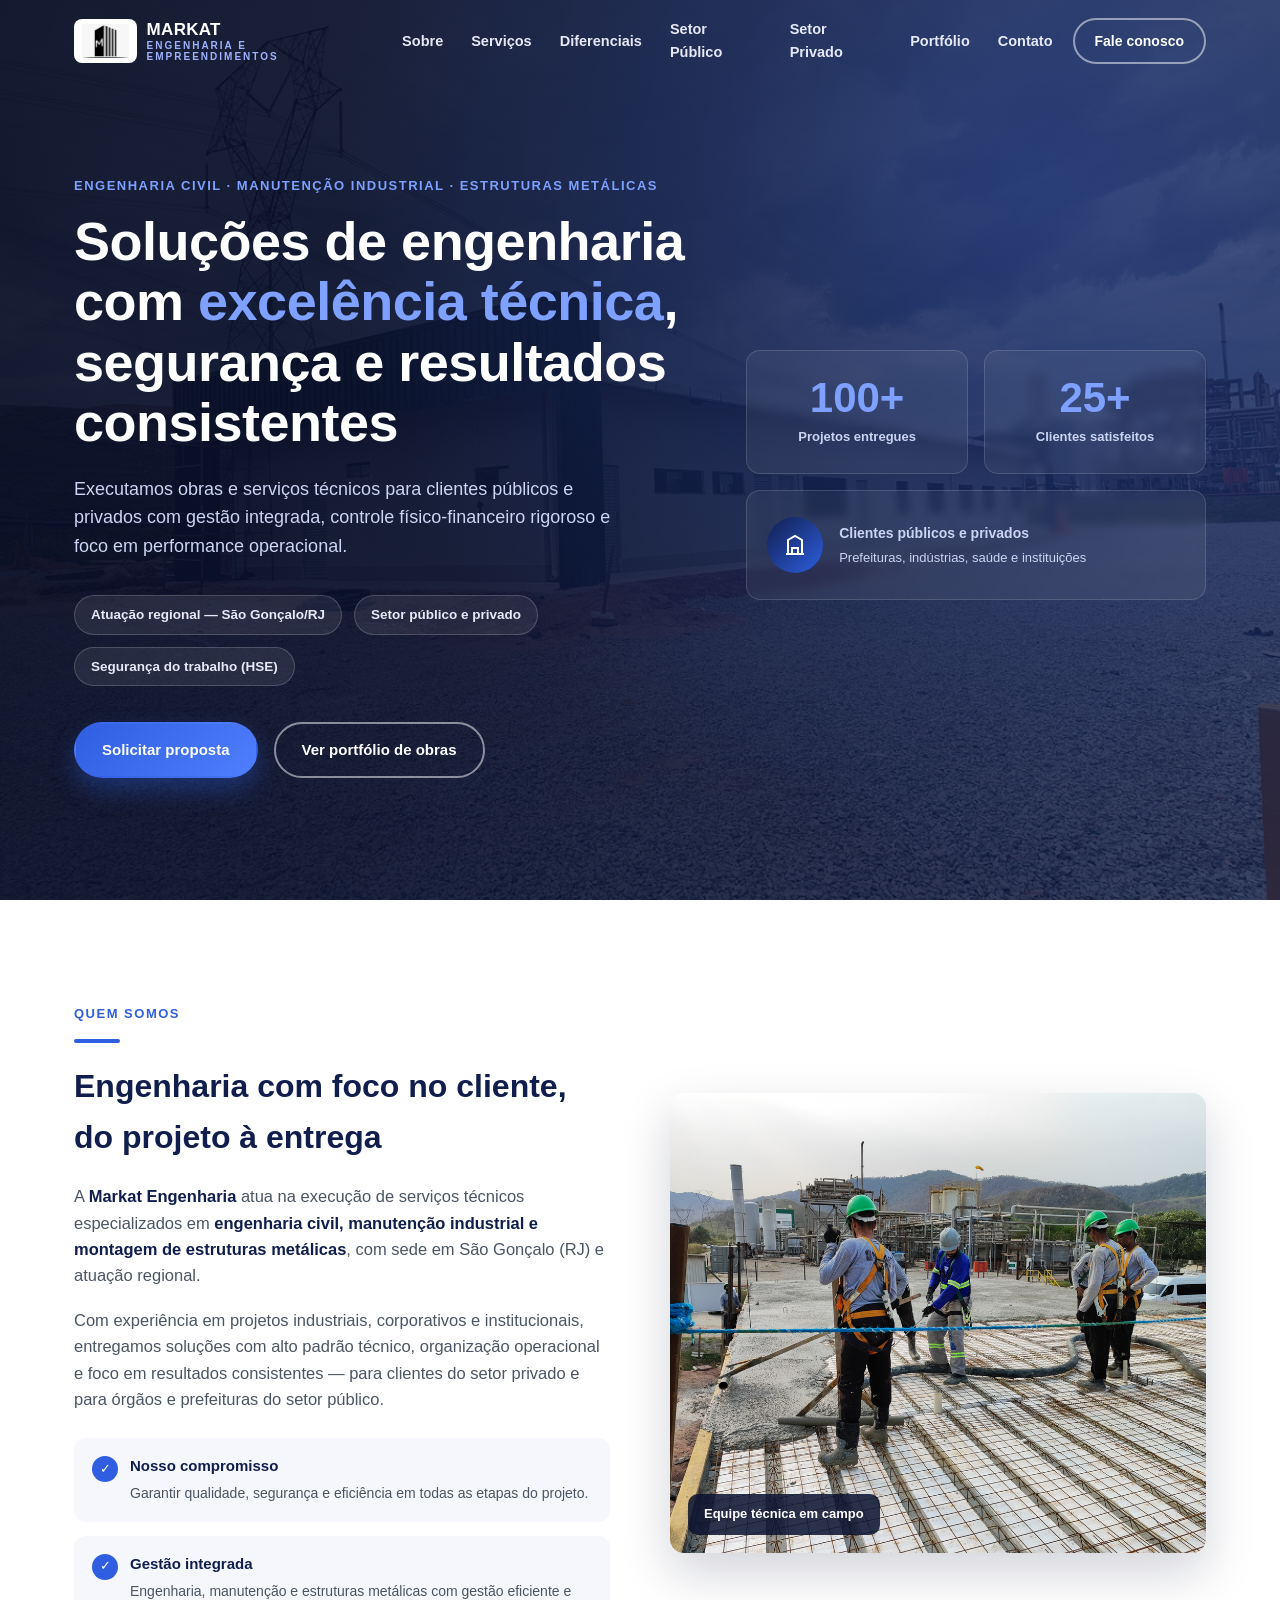
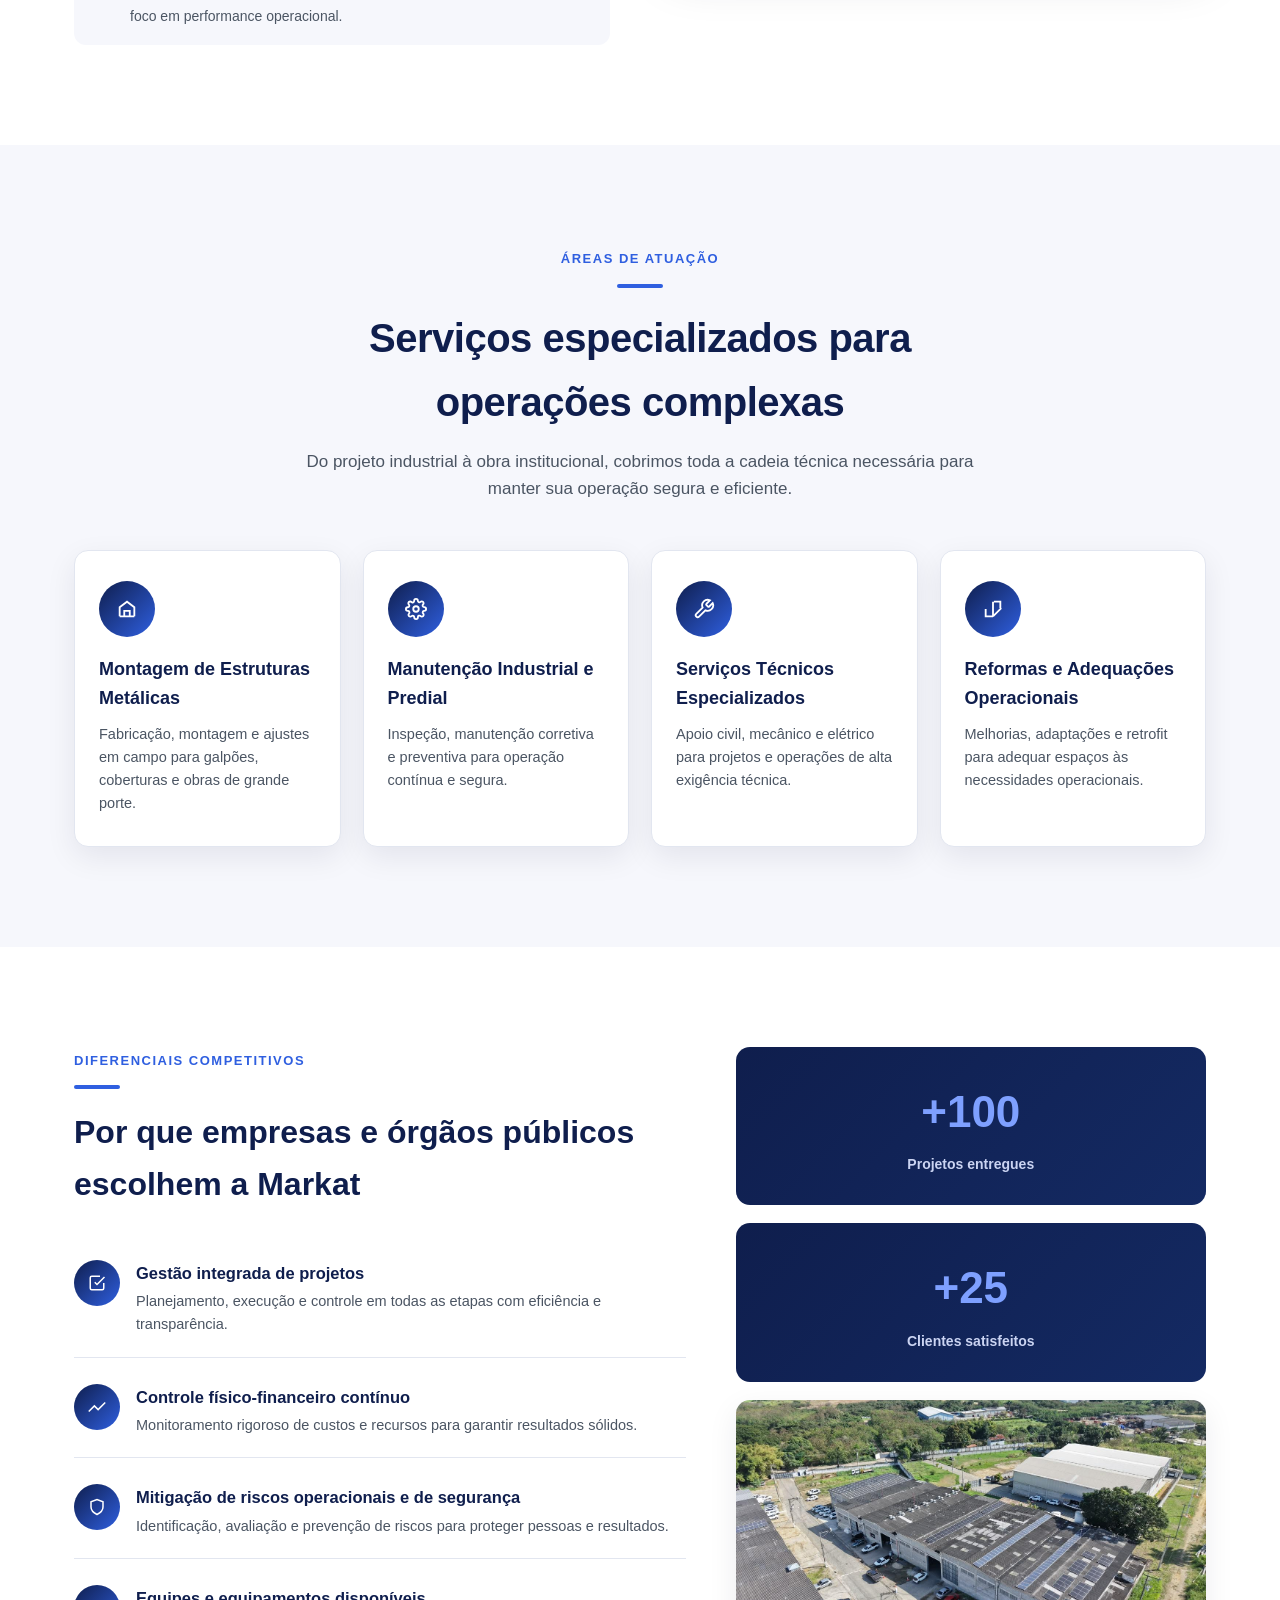
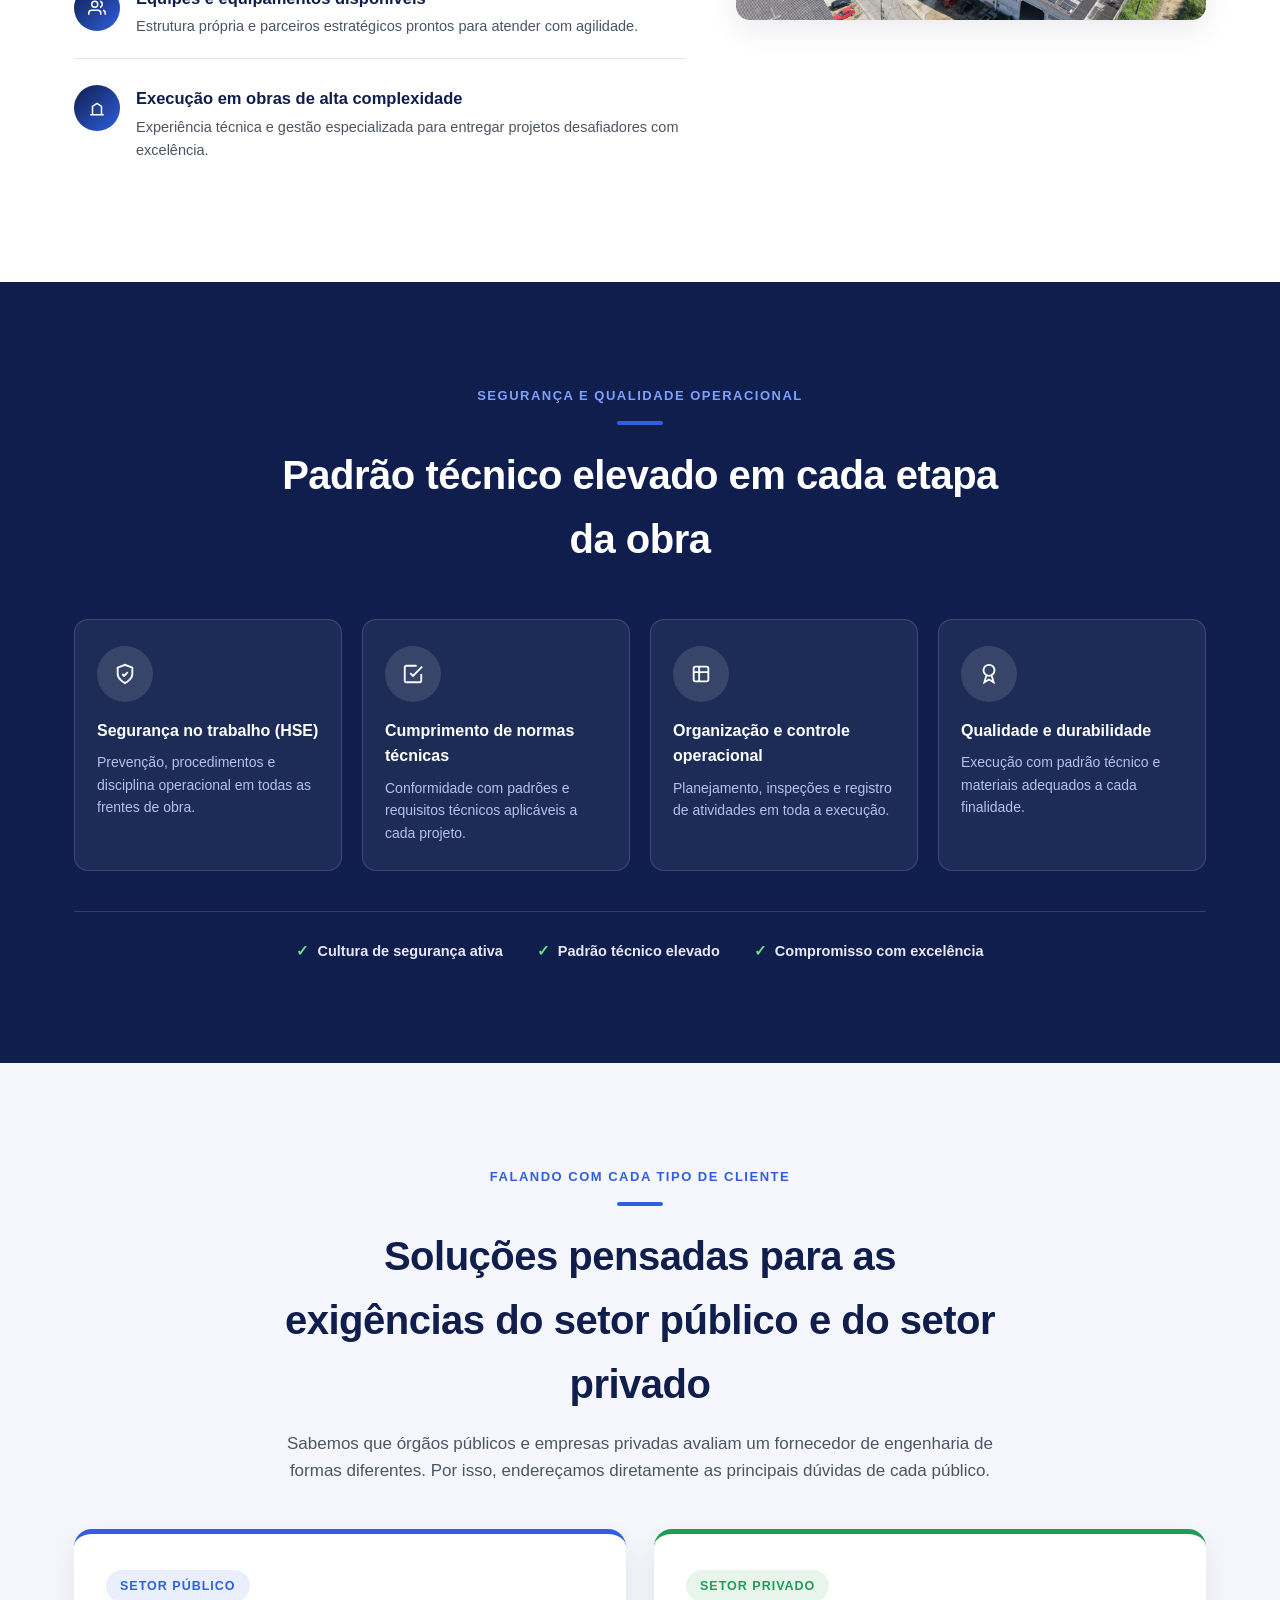
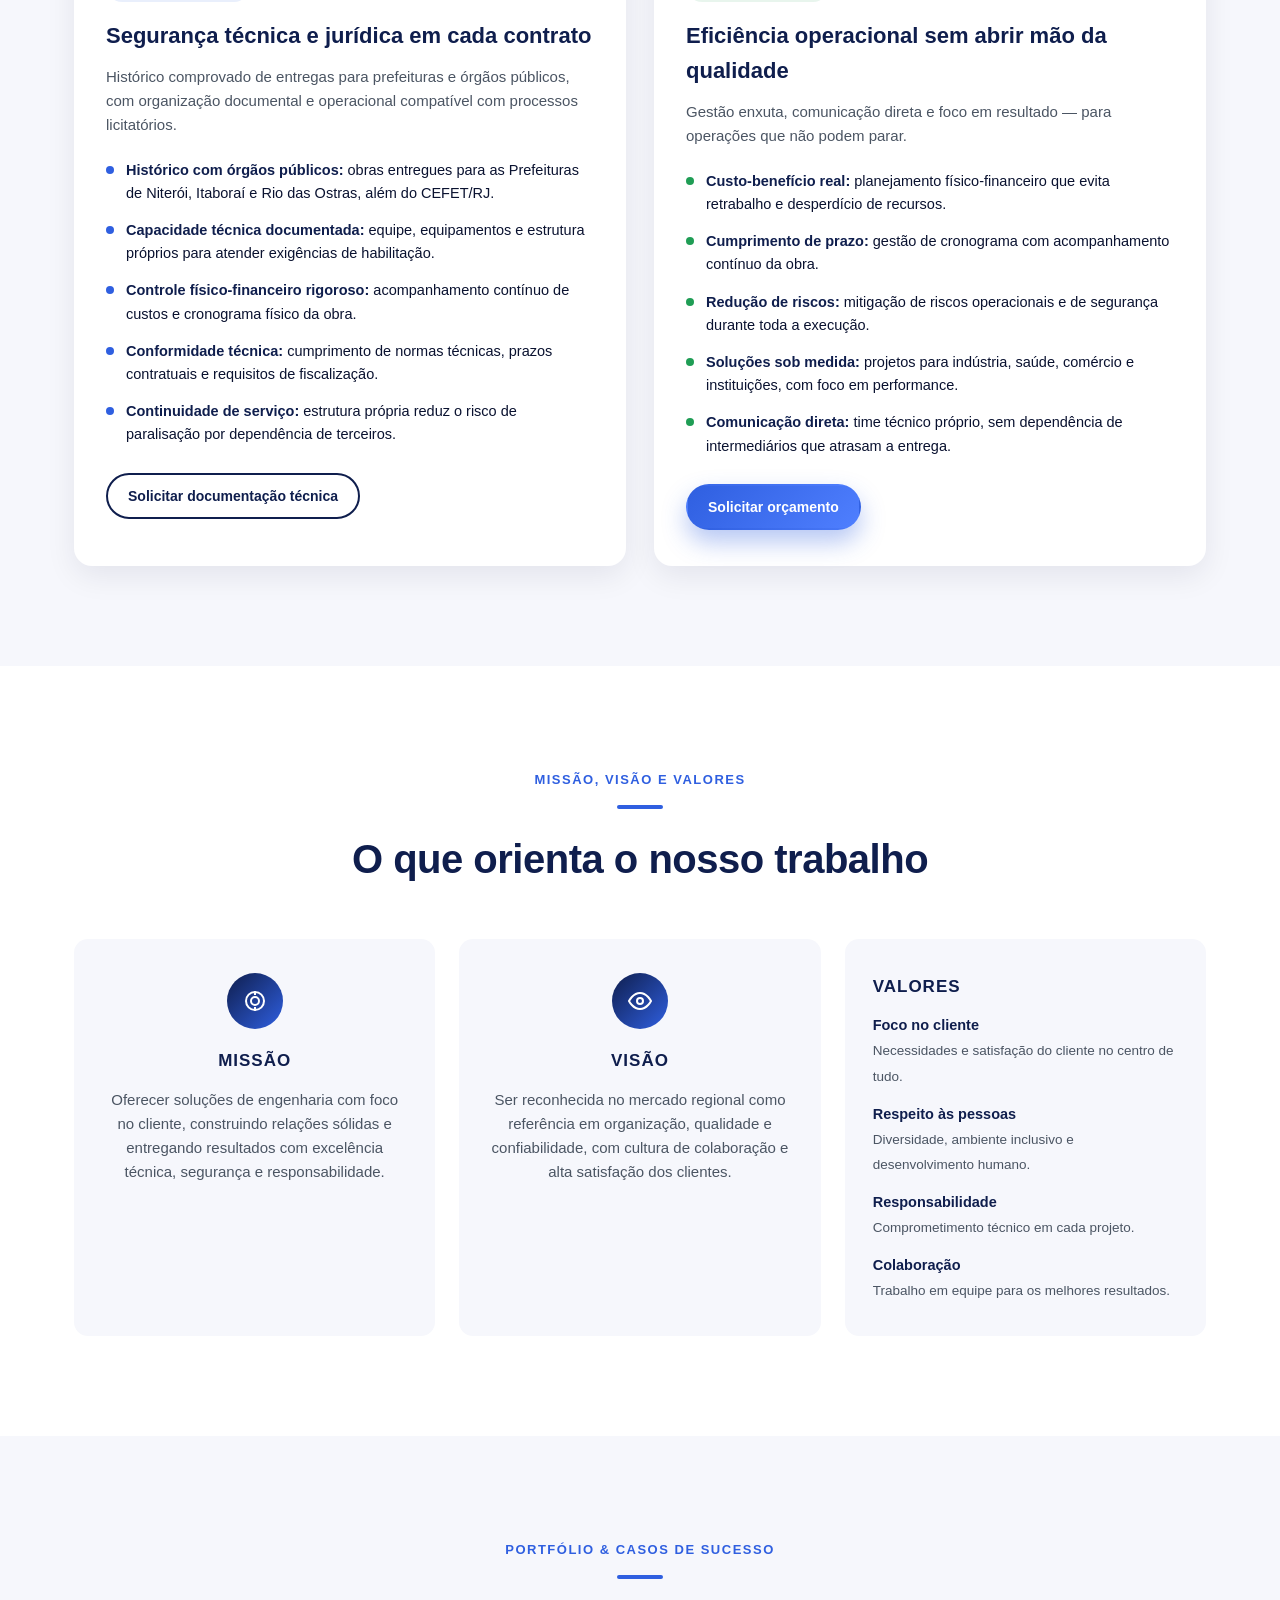
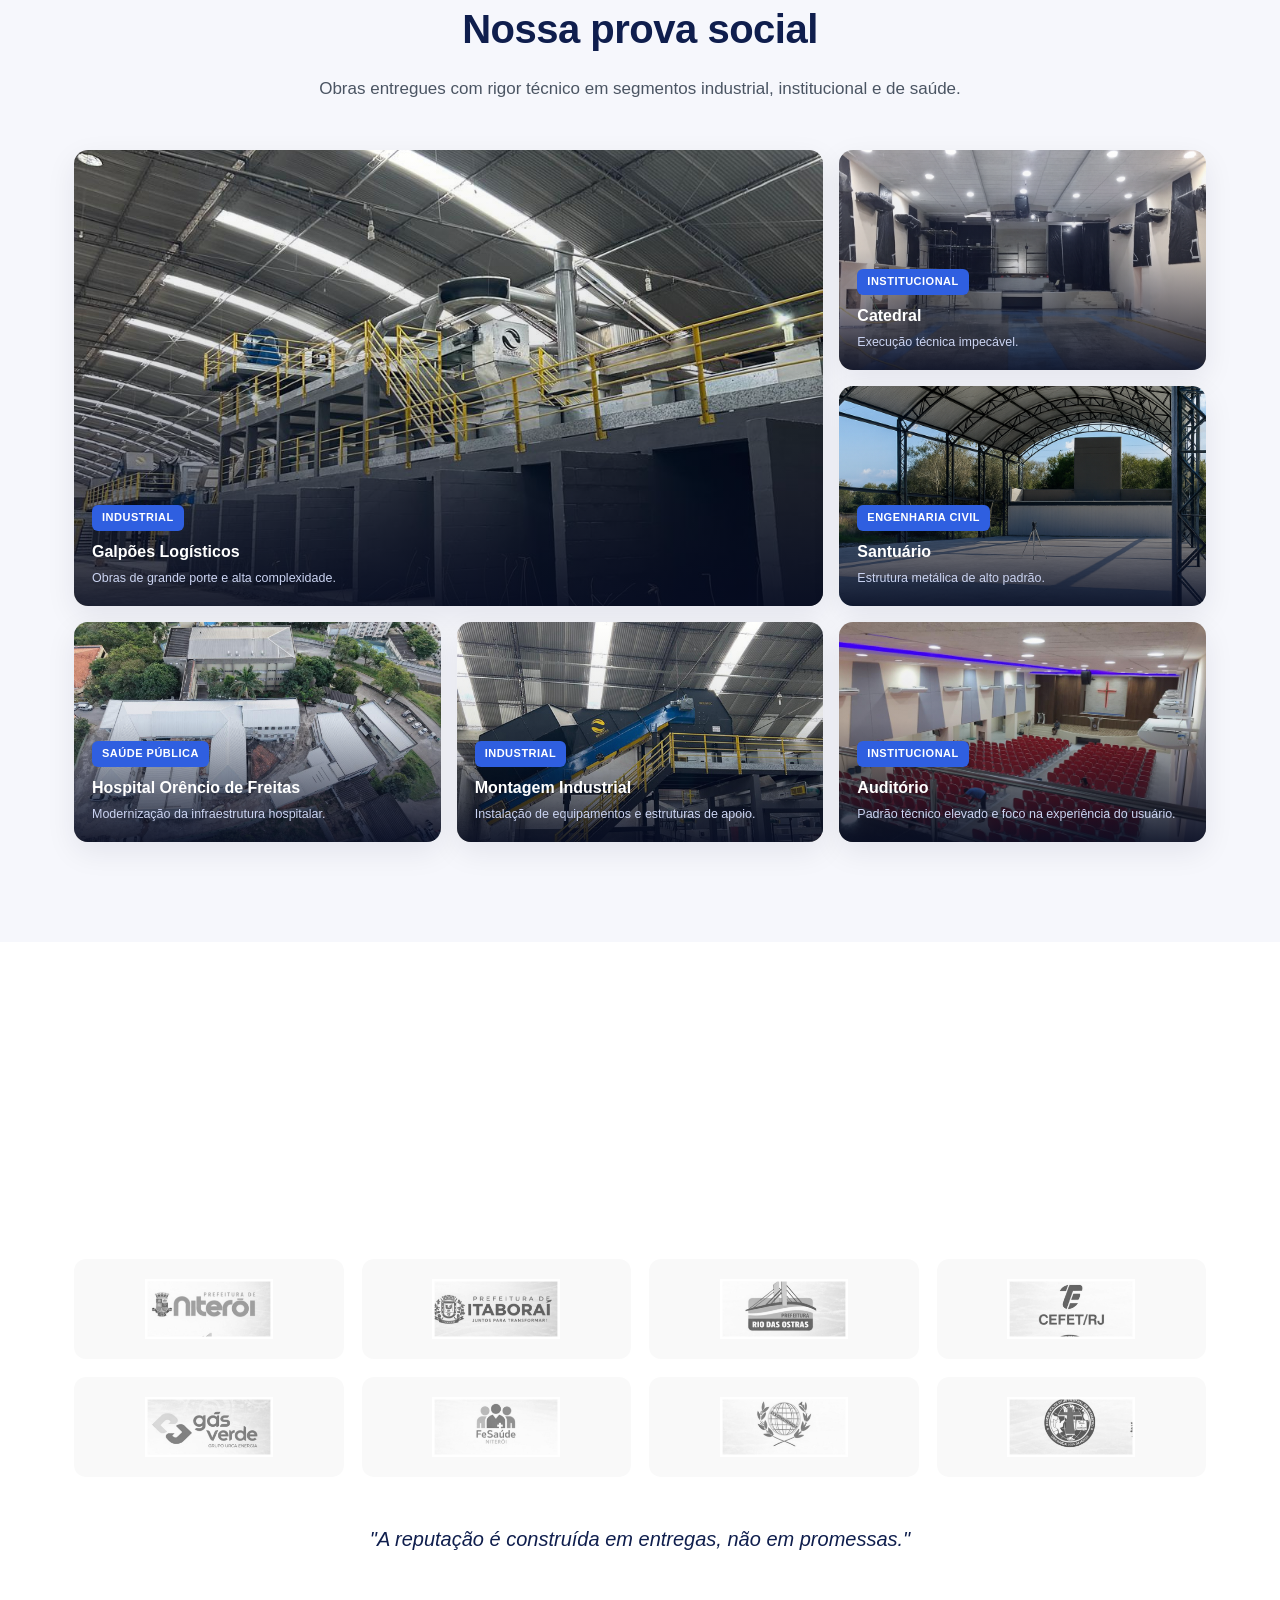
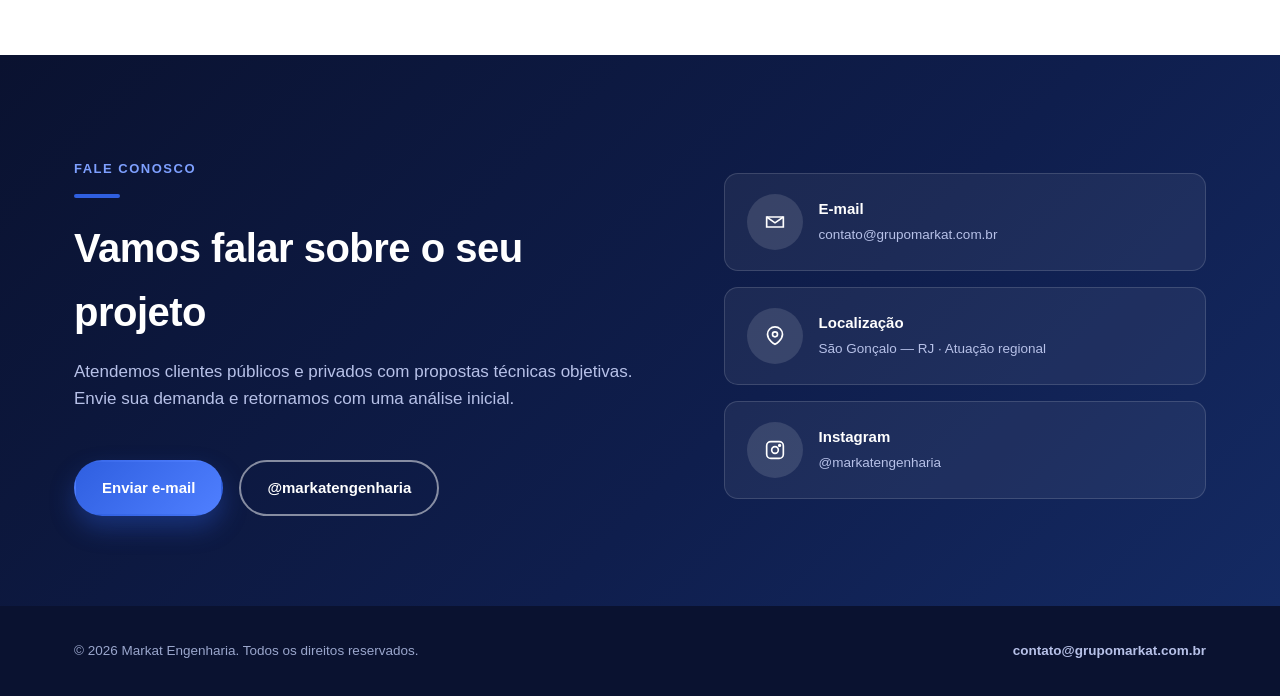
==== commit 365dbf78: "style(diferenciais): back to single photo aligned with stat cards Remove the second (right) photo fr" ====
--- a/index.html
+++ b/index.html
@@ -174,9 +174,8 @@
         <div class="num">+25</div>
         <div class="label">Clientes satisfeitos</div>
       </div>
-      <div class="dif-photo dif-photo-duo">
+      <div class="dif-photo">
         <img src="assets/img/diferenciais-obra-01.jpg" alt="Obra executada pela Markat Engenharia">
-        <img src="assets/img/diferenciais-obra-02.jpg" alt="Estrutura executada pela Markat Engenharia">
       </div>
     </div>
   </div>
--- a/assets/css/style.css
+++ b/assets/css/style.css
@@ -381,15 +381,6 @@
   box-shadow: var(--shadow);
 }
 .dif-photo img { display: block; width: 100%; height: 220px; object-fit: cover; }
-.dif-photo-duo {
-  display: grid;
-  grid-template-columns: 1fr 1fr;
-  gap: 12px;
-  background: transparent;
-  box-shadow: none;
-  overflow: visible;
-}
-.dif-photo-duo img { border-radius: var(--radius); box-shadow: var(--shadow); }
 
 /* ===== Segurança ===== */
 .seguranca { padding: 100px 0; background: var(--navy); color: #fff; }
